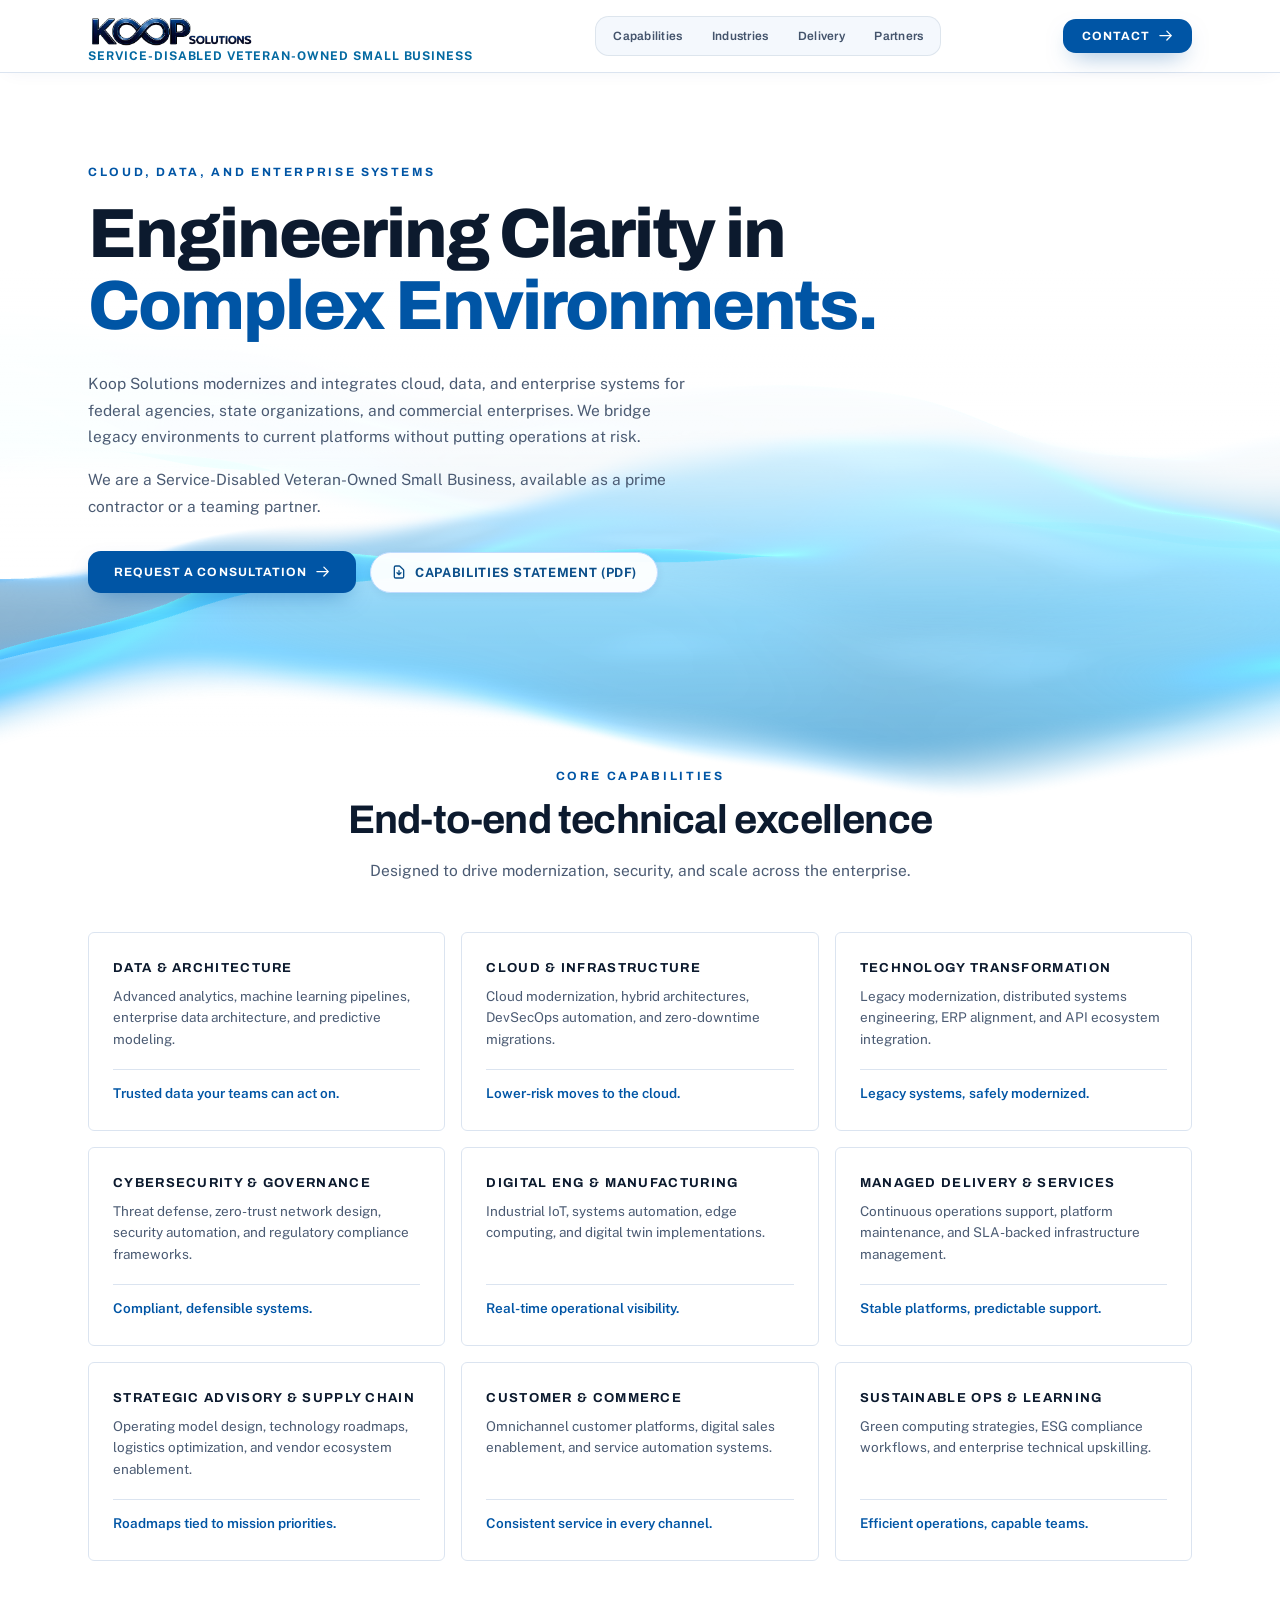
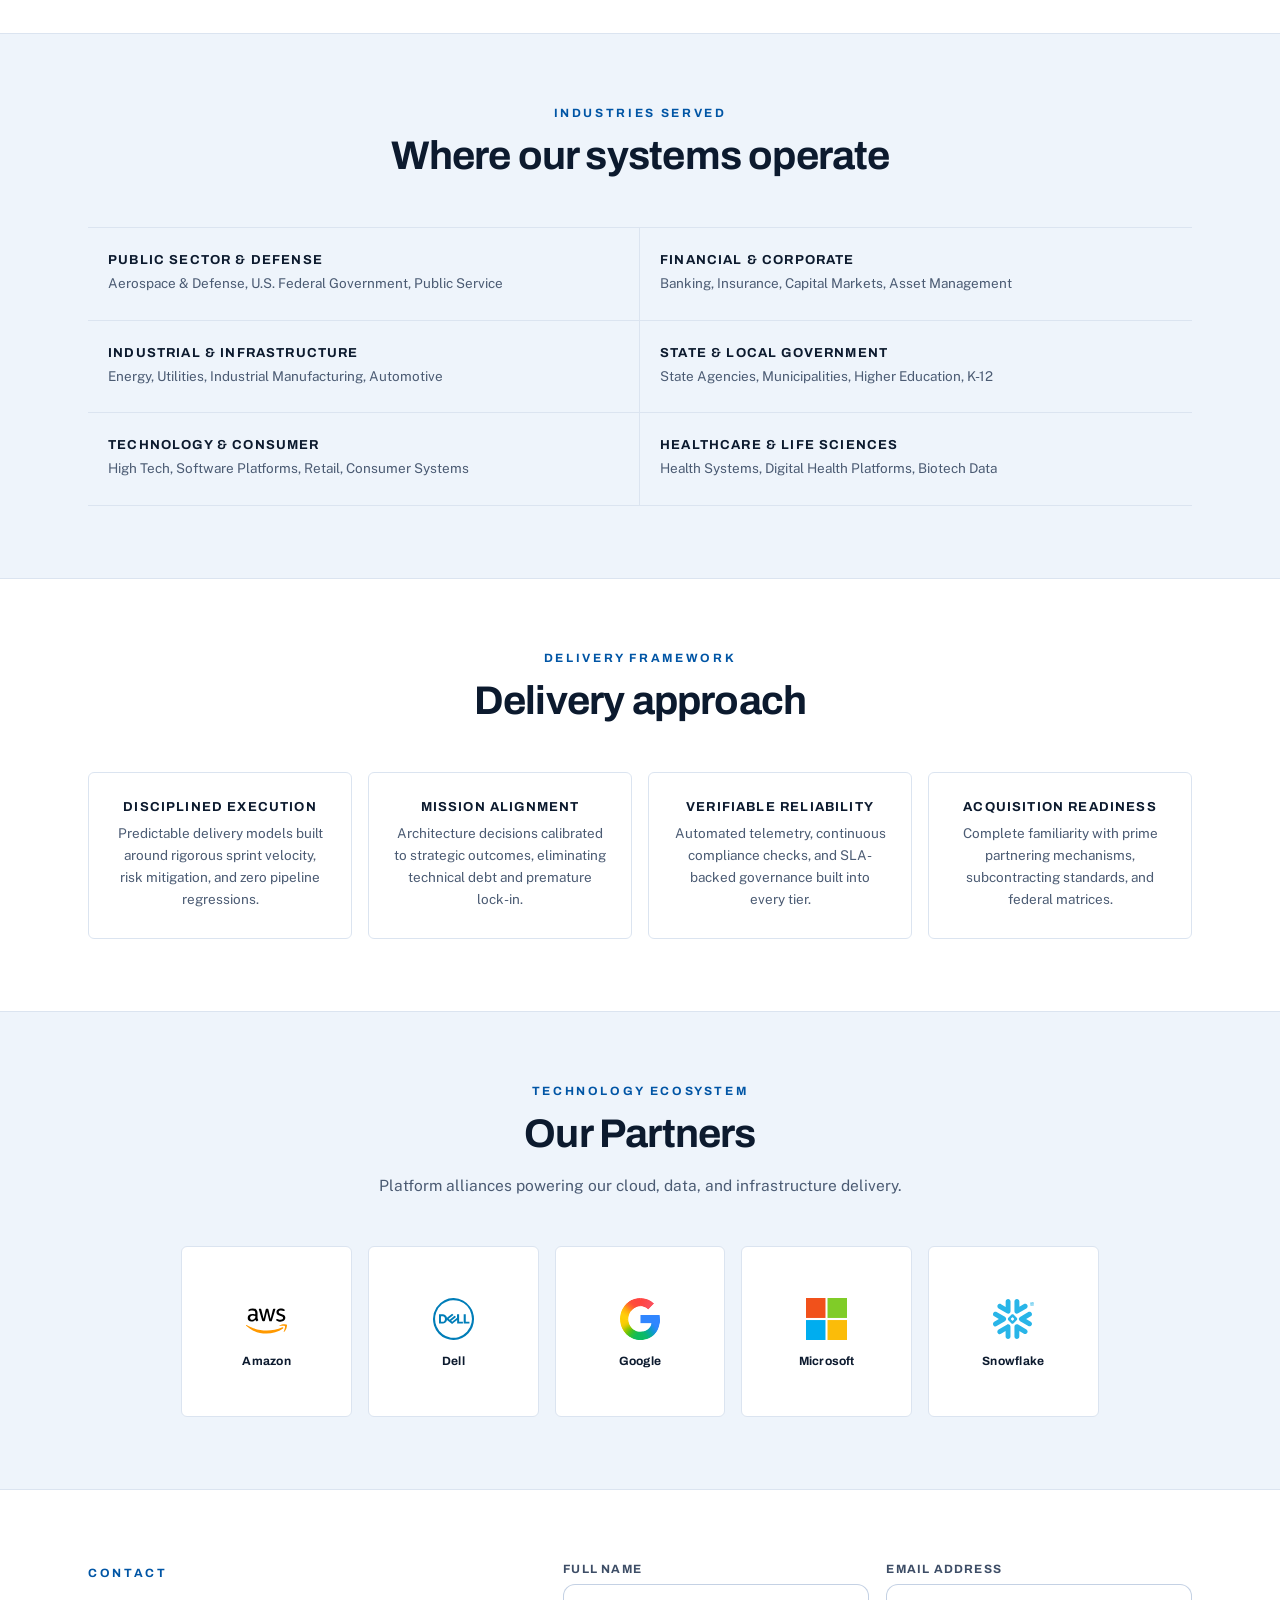
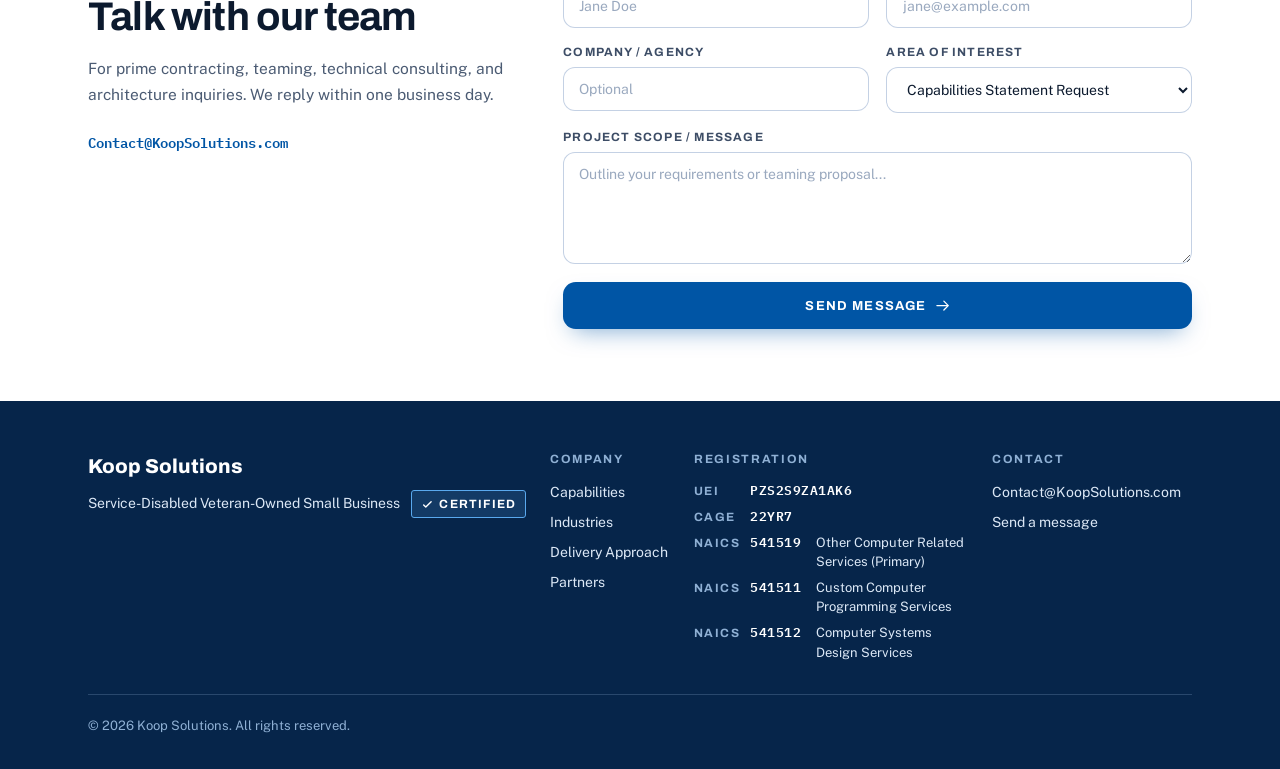
==== index.html @ cc250feb "Footer: align NAICS rows in columns with wrapped descriptions Each NAICS entry is now a label / code" ====
<!DOCTYPE html>
<html lang="en" class="scroll-smooth">
<head>
<meta charset="UTF-8">
<meta name="viewport" content="width=device-width, initial-scale=1.0">
<title>Koop Solutions</title>

<link rel="icon" type="image/png" href="images/koop_solutions_no_sdvosb_wall_logo_resize.jpg">
<link rel="apple-touch-icon" href="images/koop_solutions_no_sdvosb_wall_logo_resize.jpg">

<meta property="og:type" content="website">
<meta property="og:url" content="https://koopsolutions.com">
<meta property="og:title" content="Koop Solutions">
<meta property="og:description" content="Engineering clarity in complex environments across modern data architecture, cloud engineering, and enterprise systems.">
<meta property="og:image" content="https://koopsolutions.com/images/koop_solutions_no_sdvosb_wall_logo_resize.jpg">
<meta property="og:image:secure_url" content="https://koopsolutions.com/images/koop_solutions_no_sdvosb_wall_logo_resize.jpg">
<meta property="og:image:type" content="image/png">
<meta property="og:image:width" content="1200">
<meta property="og:image:height" content="630">
<meta name="twitter:card" content="summary_large_image">
<meta name="twitter:title" content="Koop Solutions">
<meta name="twitter:description" content="Engineering clarity in complex environments across modern data architecture, cloud engineering, and enterprise systems.">
<meta name="twitter:image" content="https://koopsolutions.com/images/koop_solutions_no_sdvosb_wall_logo_resize.jpg">

<link rel="preconnect" href="https://fonts.googleapis.com">
<link rel="preconnect" href="https://fonts.gstatic.com" crossorigin>
<link rel="stylesheet" href="https://fonts.googleapis.com/css2?family=Archivo:wght@500;600;700;800&family=Public+Sans:wght@400;500;600;700&family=IBM+Plex+Mono:wght@500;600&display=swap">

<style>
:root{
  --blue:#0055a5;
  --cyan:#00a4e4;
  --navy:#06254a;
  --ink:#0c1a2e;
  --muted:#4b5b73;
  --faint:#7d8da6;
  --line:#dbe4f0;
  --ground:#ffffff;
  --panel:#f5f9fd;
  --glass:rgba(255,255,255,.74);
  --glass-line:rgba(255,255,255,.92);
  --shadow:0 24px 60px -24px rgba(0,55,120,.16);
  --font-display:'Archivo',-apple-system,'Segoe UI',Verdana,sans-serif;
  --font-body:'Public Sans',-apple-system,'Segoe UI',Verdana,sans-serif;
  --font-mono:'IBM Plex Mono',ui-monospace,'SFMono-Regular',Menlo,Consolas,monospace;
  --ease:cubic-bezier(.16,1,.3,1);
}
*{box-sizing:border-box}
html{scroll-behavior:smooth}
body{
  margin:0;padding:0;
  font-family:var(--font-body);
  background:var(--ground);
  color:var(--ink);
  overflow-x:hidden;
  -webkit-font-smoothing:antialiased;
  text-rendering:optimizeLegibility;
}
::selection{background:var(--blue);color:#fff}
section[id]{scroll-margin-top:5.5rem}

/* ---------- wave canvas ---------- */
#wave-canvas{
  position:fixed;inset:0;width:100%;height:100%;
  z-index:0;pointer-events:none;display:block;
}
/* static fallback if WebGL is unavailable */
#wave-fallback{
  position:fixed;left:0;right:0;bottom:0;height:42vh;z-index:0;pointer-events:none;display:none;
  background:
    radial-gradient(120% 90% at 50% 115%, rgba(0,164,228,.34), rgba(0,85,165,.22) 45%, rgba(255,255,255,0) 72%);
}
#wave-veil{
  position:fixed;inset:0;z-index:0;pointer-events:none;
  background:linear-gradient(180deg,#fff 0%,#fff 30%,rgba(255,255,255,.72) 50%,rgba(255,255,255,.18) 68%,rgba(255,255,255,0) 82%);
}
.no-webgl #wave-canvas{display:none}
.no-webgl #wave-fallback{display:block}

/* everything above the wave */
.site{position:relative;z-index:1}

/* ---------- typography ---------- */
h1,h2,h3{font-family:var(--font-display);margin:0;text-wrap:balance}
p{margin:0}
.eyebrow{
  font-family:var(--font-display);
  font-size:.75rem;font-weight:700;
  letter-spacing:.22em;text-transform:uppercase;
  color:var(--blue);
}
.section-head{max-width:40rem;margin:0 auto 3rem;text-align:center}
.section-head .eyebrow{display:block;margin-bottom:.9rem}
.section-head h2{font-size:clamp(1.75rem,3.4vw,2.5rem);font-weight:700;letter-spacing:-.02em;line-height:1.12}
.section-head p{margin-top:1rem;color:var(--muted);font-size:.9688rem;line-height:1.65}

/* ---------- shell ---------- */
.wrap{max-width:72rem;margin:0 auto;padding:0 1.5rem}

/* ---------- nav (Full-Width Sticky Header) ---------- */
.nav-shell{
  position:sticky;
  top:0;
  z-index:50;
  width:100%;
  padding:0;
  background:rgba(255,255,255,.92);
  backdrop-filter:blur(20px) saturate(170%);
  -webkit-backdrop-filter:blur(20px) saturate(170%);
  border-bottom:1px solid var(--line);
  box-shadow:0 4px 20px -8px rgba(0,55,120,.08);
}
.nav-island{
  max-width:72rem;
  margin:0 auto;
  height:4.5rem;
  display:flex;
  align-items:center;
  justify-content:space-between;
  padding:0 1.5rem;
  border-radius:0;
  background:transparent;
  border:none;
  box-shadow:none;
}
.brand{display:flex;align-items:center;gap:.55rem;text-decoration:none;color:var(--ink)}
.brand-tag{font-size:.75rem;font-weight:700;letter-spacing:.08em;text-transform:uppercase;color:#0369a1;white-space:nowrap;line-height:1}
@media (max-width:640px){.brand-tag{font-size:.5625rem;letter-spacing:.05em}}
@media (max-width:400px){.brand-tag{letter-spacing:.02em}}
.brand-img{height:2.35rem;width:auto;object-fit:contain}
@media (max-width:640px){.brand-img{height:1.9rem}}
.brand-fallback{display:none;align-items:center;gap:.55rem}
.brand-mark{display:flex;align-items:baseline;font-family:var(--font-display);font-weight:800;font-size:1.35rem;letter-spacing:-.01em;line-height:1}
.brand-mark .inf{width:2.05em;height:1em;margin:0 .06em;transform:translateY(.12em)}
.brand-sub{font-family:var(--font-display);font-weight:600;font-size:1.02rem;letter-spacing:.01em;color:var(--ink)}
@media (max-width:400px){.brand-sub{display:none}}

.nav-tabs{display:none;align-items:center;gap:.15rem;padding:.22rem;border-radius:.85rem;background:rgba(240,246,252,.72);border:1px solid rgba(203,213,225,.55)}
@media (min-width:880px){.nav-tabs{display:flex}}
.nav-tabs a{
  font-family:var(--font-display);font-size:.75rem;font-weight:600;letter-spacing:.02em;
  color:#44546c;text-decoration:none;padding:.5rem .85rem;border-radius:.6rem;
  transition:all .2s var(--ease);white-space:nowrap;
}
.nav-tabs a:hover{color:var(--blue);background:rgba(255,255,255,.95);box-shadow:0 2px 8px rgba(0,0,0,.05)}

.btn{
  display:inline-flex;align-items:center;justify-content:center;gap:.5rem;
  font-family:var(--font-display);font-weight:700;font-size:.75rem;
  letter-spacing:.09em;text-transform:uppercase;text-decoration:none;
  border-radius:.8rem;transition:all .22s var(--ease);cursor:pointer;
}
.btn svg{width:.95rem;height:.95rem;transition:transform .22s var(--ease)}
.btn:hover svg{transform:translateX(3px)}
.btn-primary{background:var(--blue);color:#fff;padding:.85rem 1.6rem;box-shadow:0 10px 24px -10px rgba(0,85,165,.55)}
.btn-primary:hover{background:var(--navy)}
.btn-ghost{color:var(--ink);padding:.85rem 1.35rem;border:1px solid var(--line);background:rgba(255,255,255,.6)}
.btn-ghost:hover{border-color:var(--blue);color:var(--blue)}
.btn-nav{padding:.6rem 1.15rem;font-size:.75rem}
.nav-cta{display:none}
@media (min-width:880px){.nav-cta{display:inline-flex}}

/* mobile menu */
.menu-btn{display:flex;align-items:center;justify-content:center;padding:.65rem;border-radius:.7rem;background:rgba(255,255,255,.85);border:1px solid rgba(203,213,225,.8);cursor:pointer;box-shadow:0 2px 6px rgba(0,0,0,.04)}
@media (min-width:880px){.menu-wrap{display:none}}
.menu-btn span{display:block;width:1.15rem;height:2px;background:var(--ink);border-radius:99px;transition:all .3s var(--ease)}
.menu-btn span+span{margin-top:4px}
.menu-btn.open span:nth-child(1){transform:translateY(6px) rotate(45deg)}
.menu-btn.open span:nth-child(2){opacity:0}
.menu-btn.open span:nth-child(3){transform:translateY(-6px) rotate(-45deg)}
.menu-wrap{position:relative}
.menu-panel{
  position:absolute;right:0;top:calc(100% + .8rem);width:14.5rem;
  background:rgba(255,255,255,.94);backdrop-filter:blur(22px) saturate(170%);-webkit-backdrop-filter:blur(22px) saturate(170%);
  border:1px solid var(--glass-line);border-radius:1rem;box-shadow:var(--shadow);
  padding:.5rem;display:none;
}
.menu-panel.open{display:block}
.menu-panel a{display:block;padding:.7rem 1rem;border-radius:.7rem;font-family:var(--font-display);font-size:.78rem;font-weight:600;color:#3d4d66;text-decoration:none;transition:all .18s var(--ease)}
.menu-panel a:hover{background:rgba(255,255,255,.9);color:var(--blue)}
.menu-panel .menu-cta{margin-top:.35rem;background:var(--blue);color:#fff;display:flex;justify-content:space-between;align-items:center}
.menu-panel .menu-cta:hover{background:var(--navy);color:#fff}

/* ---------- hero ---------- */
.hero{padding:5.5rem 0 4rem}
@media (max-width:640px){.hero{padding:3.5rem 0 4rem}}
.hero-tag{
  display:inline-flex;align-items:center;gap:.55rem;
  font-family:var(--font-display);font-size:.6563rem;font-weight:700;letter-spacing:.18em;text-transform:uppercase;
  color:var(--blue);padding:.5rem .95rem;border-radius:99px;
  border:1px solid rgba(0,85,165,.22);background:rgba(0,120,200,.05);
}
.hero-tag .dot{width:6px;height:6px;border-radius:99px;background:var(--cyan);box-shadow:0 0 0 3px rgba(0,164,228,.18)}
.hero h1{
  margin-top:1.1rem;
  font-size:clamp(2.5rem,6vw,4.35rem);
  font-weight:800;letter-spacing:-.03em;line-height:1.04;
}
.hero h1 .grad{color:var(--blue)}
.hero-copy{max-width:38rem;margin-top:1.75rem;display:grid;gap:1.05rem}
.hero-copy p{font-size:.9688rem;line-height:1.7;color:var(--muted)}
.hero-copy strong{color:var(--ink);font-weight:600}
.hero-ctas{margin-top:2.3rem;display:flex;flex-wrap:wrap;gap:.9rem}
.hero-creds{
  margin-top:3.2rem;display:flex;flex-wrap:wrap;gap:.6rem 2.2rem;
  padding-top:1.6rem;border-top:1px solid var(--line);
}
.cred{display:flex;flex-direction:column;gap:.3rem}
.cred .k{font-family:var(--font-display);font-size:.625rem;font-weight:700;letter-spacing:.18em;text-transform:uppercase;color:var(--faint)}
.cred .v{font-family:var(--font-mono);font-size:.85rem;font-weight:600;color:var(--blue);letter-spacing:.04em}

/* ---------- credentials band ---------- */
.credband{background:#eef4fb;border-top:1px solid var(--line);border-bottom:1px solid var(--line)}
.credband-row{display:flex;flex-wrap:wrap;align-items:center;gap:.9rem 3rem;padding:1.5rem 0}
.status-badge{display:inline-flex;align-items:center;gap:.5rem;background:var(--blue);color:#fff;font-family:var(--font-display);font-size:.75rem;font-weight:700;letter-spacing:.1em;text-transform:uppercase;padding:.6rem .9rem;border-radius:4px}
.status-badge svg{width:1rem;height:1rem;flex-shrink:0}

/* ---------- generic section ---------- */
.section{padding:4.5rem 0}
.section-rule{border-top:1px solid var(--line)}

/* ---------- capability cards ---------- */
.cap-grid{display:grid;gap:1rem;grid-template-columns:1fr}
@media (min-width:640px){.cap-grid{grid-template-columns:repeat(2,1fr)}}
@media (min-width:1024px){.cap-grid{grid-template-columns:repeat(3,1fr)}}
.cap{
  position:relative;padding:1.6rem 1.5rem 1.7rem;border-radius:.375rem;
  background:#fff;border:1px solid var(--line);
  transition:border-color .2s var(--ease);
}
.cap:hover{border-color:var(--blue)}
.cap{display:flex;flex-direction:column}
.cap h3+p{margin-bottom:1.1rem}
.cap .cap-out{margin-top:auto;padding-top:.8rem;border-top:1px solid var(--line);font-size:.8438rem;font-weight:600;color:var(--blue);line-height:1.5}
.cap-ico{
  width:2.5rem;height:2.5rem;border-radius:.7rem;margin-bottom:1.05rem;
  display:flex;align-items:center;justify-content:center;
  color:var(--blue);background:rgba(0,120,200,.07);border:1px solid rgba(0,85,165,.16);
  transition:all .28s var(--ease);
}
.cap:hover .cap-ico{background:var(--blue);color:#fff;border-color:var(--blue)}
.cap-ico svg{width:1.2rem;height:1.2rem}
.cap h3{font-size:.8125rem;font-weight:700;letter-spacing:.1em;text-transform:uppercase;color:var(--ink);margin-bottom:.55rem;line-height:1.4}
.cap p{font-size:.8438rem;line-height:1.62;color:var(--muted)}

/* ---------- industries ---------- */
.ind-grid{display:grid;grid-template-columns:1fr;border-top:1px solid var(--line)}
@media (min-width:768px){.ind-grid{grid-template-columns:repeat(2,1fr)}}
.ind{
  display:flex;gap:1.15rem;align-items:flex-start;
  padding:1.55rem 1.25rem;border-bottom:1px solid var(--line);
  transition:background .25s var(--ease);
}
@media (min-width:768px){
  .ind:nth-child(odd){border-right:1px solid var(--line)}
}
.ind:hover{background:rgba(0,120,200,.035)}
.ind-ico{flex-shrink:0;width:2.1rem;height:2.1rem;border-radius:.6rem;display:flex;align-items:center;justify-content:center;color:var(--cyan);background:rgba(0,164,228,.09)}
.ind-ico svg{width:1.1rem;height:1.1rem}
.ind h3{font-size:.8125rem;font-weight:700;letter-spacing:.09em;text-transform:uppercase;margin-bottom:.4rem}
.ind p{font-size:.8438rem;color:var(--muted);line-height:1.6}

/* ---------- delivery ---------- */
.del-grid{display:grid;gap:1rem;grid-template-columns:1fr}
@media (min-width:640px){.del-grid{grid-template-columns:repeat(2,1fr)}}
@media (min-width:1024px){.del-grid{grid-template-columns:repeat(4,1fr)}}
.del{
  padding:1.7rem 1.4rem;border-radius:.375rem;text-align:center;
  background:#fff;border:1px solid var(--line);
  transition:border-color .2s var(--ease);
}
.del:hover{border-color:var(--blue)}
.del svg{width:3.4rem;height:3.4rem;margin-bottom:1rem}
.del h3{font-size:.8125rem;font-weight:700;letter-spacing:.09em;text-transform:uppercase;margin-bottom:.55rem}
.del p{font-size:.8438rem;color:var(--muted);line-height:1.62}

/* ---------- identifiers (dark panel) ---------- */
.idpanel{
  border-radius:1.4rem;overflow:hidden;position:relative;
  background:linear-gradient(145deg,#07305f 0%,var(--navy) 55%,#041a36 100%);
  color:#dce8f6;box-shadow:0 30px 70px -28px rgba(4,26,54,.55);
}
.idpanel::after{
  content:"";position:absolute;inset:0;pointer-events:none;
  background:radial-gradient(80% 120% at 85% -10%, rgba(0,164,228,.22), transparent 55%);
}
.idpanel-inner{position:relative;z-index:1;padding:3rem 2rem}
@media (min-width:768px){.idpanel-inner{padding:3.5rem 3rem}}
.idpanel .eyebrow{color:var(--cyan)}
.idpanel h2{color:#fff;font-size:clamp(1.6rem,3vw,2.2rem);font-weight:700;letter-spacing:-.02em;margin-top:.9rem}
.id-grid{display:grid;gap:2.5rem;margin-top:2.6rem;grid-template-columns:1fr}
@media (min-width:900px){.id-grid{grid-template-columns:5fr 7fr;gap:3.5rem}}
.id-label{font-family:var(--font-display);font-size:.625rem;font-weight:700;letter-spacing:.2em;text-transform:uppercase;color:#7fa8cd;margin-bottom:.45rem}
.id-code{
  font-family:var(--font-mono);font-weight:600;font-size:1.05rem;letter-spacing:.08em;color:#fff;
  background:rgba(0,164,228,.12);border:1px solid rgba(0,164,228,.3);
  padding:.55rem .9rem;border-radius:.6rem;display:inline-block;
}
.id-item+.id-item{margin-top:1.5rem}
.naics{border-top:1px solid rgba(127,168,205,.25)}
.naics-row{display:flex;align-items:center;gap:1rem;padding:1rem .25rem;border-bottom:1px solid rgba(127,168,205,.18);font-size:.875rem}
.naics-row .code{font-family:var(--font-mono);font-weight:600;color:var(--cyan);letter-spacing:.06em;flex-shrink:0}
.naics-row .desc{color:#c3d6ea;line-height:1.5}
.naics-row .pill{
  margin-left:auto;flex-shrink:0;font-family:var(--font-display);font-size:.5938rem;font-weight:700;
  letter-spacing:.16em;text-transform:uppercase;color:#04223f;background:var(--cyan);
  padding:.28rem .6rem;border-radius:.35rem;
}

/* ---------- identifiers full-bleed ---------- */
.idband{padding:0}
.idband>.wrap{max-width:none;padding:0}
.idband .idpanel{border-radius:0;box-shadow:none}
.idband .idpanel{background:#eef4fb;color:var(--ink);border-top:1px solid var(--line);border-bottom:1px solid var(--line)}
.idband .idpanel::after{display:none}
.idband .idpanel .eyebrow{color:var(--blue)}
.idband .idpanel h2{color:var(--ink)}
.idband .id-label{color:var(--faint)}
.idband .id-code{color:var(--blue);background:#fff;border:1px solid var(--line)}
.idband .naics{border-top:1px solid var(--line)}
.idband .naics-row{border-bottom:1px solid var(--line)}
.idband .naics-row .code{color:var(--blue)}
.idband .naics-row .desc{color:var(--muted)}
.idband .naics-row .pill{background:var(--blue);color:#fff}
.idband .idpanel .eyebrow{display:block;text-align:center}
.idband .idpanel h2{text-align:center;font-size:clamp(1.75rem,3.4vw,2.5rem);line-height:1.12}
.idband .id-grid{grid-template-columns:1fr;max-width:46rem;margin-left:auto;margin-right:auto;gap:2.2rem}
.idband .id-grid>div:first-child{display:flex;flex-wrap:wrap;gap:1.25rem 3rem}
.idband .id-item+.id-item{margin-top:0}
.idband .idpanel-inner{max-width:72rem;margin:0 auto;padding:3.5rem 1.5rem}

/* ---------- partner tiles ---------- */
.partner-grid{display:grid;gap:1rem;grid-template-columns:repeat(2,1fr)}
@media (min-width:640px){.partner-grid{grid-template-columns:repeat(3,1fr)}}
@media (min-width:1024px){.partner-grid{grid-template-columns:repeat(6,1fr)}}
.partner{
  aspect-ratio:1;display:flex;flex-direction:column;align-items:center;justify-content:center;gap:.7rem;
  border-radius:.375rem;text-decoration:none;text-align:center;padding:1rem;
  background:#fff;border:1px solid var(--line);
  transition:border-color .2s var(--ease);
}
.partner:hover{border-color:var(--blue)}
.partner-grid{display:flex;flex-wrap:wrap;justify-content:center}
.partner{width:calc((100% - 1rem) / 2)}
@media (min-width:640px){.partner{width:calc((100% - 2rem) / 3)}}
@media (min-width:1024px){.partner{width:calc((100% - 5rem) / 6)}}
.partner-logo{width:3rem;height:3rem;display:flex;align-items:center;justify-content:center}
.partner-logo img{max-width:2.6rem;max-height:2.6rem;width:auto;height:auto;object-fit:contain;transition:transform .28s var(--ease)}
.partner:hover .partner-logo img{transform:scale(1.12)}
.partner-fallback{
  display:none;width:2.6rem;height:2.6rem;border-radius:.7rem;align-items:center;justify-content:center;
  font-family:var(--font-display);font-weight:800;font-size:1.15rem;color:#fff;
  background:linear-gradient(135deg,var(--blue),var(--cyan));
}
.partner-name{font-family:var(--font-display);font-size:.75rem;font-weight:700;color:var(--ink);letter-spacing:.02em;transition:color .2s}
.partner:hover .partner-name{color:var(--blue)}

/* ---------- contact ---------- */
.contact-card{
  max-width:44rem;margin:0 auto;border-radius:1.4rem;padding:2.5rem 1.75rem;
  background:var(--glass);border:1px solid var(--glass-line);
  backdrop-filter:blur(24px) saturate(160%);-webkit-backdrop-filter:blur(24px) saturate(160%);
  box-shadow:var(--shadow);
}
@media (min-width:640px){.contact-card{padding:3rem}}
.form-grid{display:grid;gap:1.1rem;grid-template-columns:1fr}
@media (min-width:560px){.form-grid{grid-template-columns:1fr 1fr}}
.field{display:flex;flex-direction:column;gap:.5rem}
.field.full{grid-column:1/-1}
.field label{font-family:var(--font-display);font-size:.75rem;font-weight:700;letter-spacing:.1em;text-transform:uppercase;color:#3d4d66}
.field input,.field select,.field textarea{
  font-family:var(--font-body);font-size:.875rem;color:var(--ink);
  padding:.8rem .95rem;border-radius:.75rem;
  background:rgba(255,255,255,.78);border:1px solid rgba(190,205,225,.9);
  transition:all .2s var(--ease);width:100%;
}
.field textarea{resize:vertical;min-height:7rem}
.field input:focus,.field select:focus,.field textarea:focus{
  outline:none;background:#fff;border-color:var(--blue);
  box-shadow:0 0 0 3px rgba(0,85,165,.14);
}
.field ::placeholder{color:#9aa9bf}
.form-submit{grid-column:1/-1;width:100%;border:none;font-size:.8125rem;padding:1rem}
.contact-alt{
  margin-top:1.75rem;padding-top:1.4rem;border-top:1px solid var(--line);
  display:flex;align-items:center;justify-content:center;
}
.contact-alt a{display:inline-flex;align-items:center;gap:.5rem;font-size:.8125rem;font-weight:500;color:var(--muted);text-decoration:none;transition:color .2s}
.contact-alt a:hover{color:var(--blue)}
.contact-alt svg{width:1rem;height:1rem;color:#9aa9bf}

.contact-split{display:grid;gap:2rem;grid-template-columns:1fr;align-items:start}
@media (min-width:860px){.contact-split{grid-template-columns:.8fr 1.2fr;gap:3.5rem}}
.contact-split>*{min-width:0}
.contact-intro h2{margin-top:.9rem;font-size:clamp(1.75rem,3.4vw,2.5rem);font-weight:700;letter-spacing:-.02em;line-height:1.12}
.contact-intro p{margin-top:1rem;color:var(--muted);font-size:.9688rem;line-height:1.65;max-width:26rem}
.hp-field{position:absolute;left:-9999px;width:1px;height:1px;opacity:0}
.form-error{grid-column:1/-1;font-size:.875rem;line-height:1.5;color:#9b1c1c;background:#fdf2f2;border:1px solid #f3c7c7;border-radius:.375rem;padding:.75rem 1rem}
.form-error a{color:inherit;font-weight:600}
.form-thanks{background:#fff;border:1px solid var(--line);border-radius:.375rem;padding:2.5rem 2rem}
.form-thanks[hidden],.form-grid[hidden]{display:none}
.thanks-mark{width:3rem;height:3rem;border-radius:99px;background:var(--blue);color:#fff;display:flex;align-items:center;justify-content:center;margin-bottom:1.25rem}
.thanks-mark svg{width:1.4rem;height:1.4rem}
.form-thanks h3{font-size:1.5rem;font-weight:700;letter-spacing:-.01em;margin-bottom:.6rem}
.form-thanks p{color:var(--muted);font-size:.9688rem;line-height:1.65;max-width:28rem;margin-bottom:1.5rem}
.form-submit[disabled]{opacity:.7;cursor:progress}
.contact-mail{display:inline-block;margin-top:1.4rem;font-family:var(--font-mono);font-size:.875rem;font-weight:600;color:var(--blue);text-decoration:none}
.contact-mail:hover{text-decoration:underline}

/* ---------- footer ---------- */
footer{
  position:relative;z-index:1;background:var(--navy);color:#dce8f6;
  padding:3rem 0 2rem;font-size:.875rem;line-height:1.7;
}
.foot-cols{display:grid;gap:2rem;grid-template-columns:1fr}
@media (min-width:640px){.foot-cols{grid-template-columns:1fr 1fr}}
@media (min-width:1000px){.foot-cols{grid-template-columns:1.2fr .9fr 1.5fr 1.1fr}}
@media (min-width:1200px){.foot-status{white-space:nowrap}.foot-cols{column-gap:1.5rem;grid-template-columns:max-content 7.5rem 1fr 12.5rem}}
.foot-cols>div{min-width:0}
.foot-brand{font-family:var(--font-display);font-weight:800;font-size:1.25rem;color:#fff;margin-bottom:.4rem}
footer h3{margin:0 0 .7rem;font-family:var(--font-display);font-size:.75rem;font-weight:700;letter-spacing:.14em;text-transform:uppercase;color:#8fb0d4}
footer ul{list-style:none;margin:0;padding:0;display:grid;gap:.4rem}
footer a{color:#dce8f6;text-decoration:none}
footer a:hover{color:#fff;text-decoration:underline}
.foot-mono{font-family:var(--font-mono);font-size:.8125rem;color:#9fc0e3;margin-top:.5rem}
.foot-status{display:flex;flex-wrap:wrap;align-items:center;gap:.5rem .7rem}
.cert-stamp{display:inline-flex;align-items:center;gap:.35rem;border:1px solid #5aa9ee;color:#fff;background:rgba(90,169,238,.16);font-family:var(--font-display);font-size:.75rem;font-weight:700;letter-spacing:.1em;text-transform:uppercase;padding:.2rem .55rem;border-radius:3px}
.cert-stamp svg{width:.8rem;height:.8rem}
.foot-ids li{display:grid;grid-template-columns:3rem 3.6rem 1fr;column-gap:.5rem;align-items:baseline;font-size:.8125rem;line-height:1.5}
.foot-ids li:not(.naics-li) b{grid-column:2 / -1}
.foot-ids span{display:block;font-family:var(--font-display);font-size:.75rem;font-weight:700;letter-spacing:.12em;text-transform:uppercase;color:#8fb0d4}
.foot-ids b{font-family:var(--font-mono);font-weight:600;color:#fff;letter-spacing:.04em}
.foot-legal{margin-top:2rem;padding-top:1.25rem;border-top:1px solid rgba(143,176,212,.25);color:#8fb0d4;font-size:.8125rem}

/* ---------- back to top ---------- */
#toTop{
  position:fixed;bottom:2rem;right:2rem;z-index:60;
  width:2.9rem;height:2.9rem;border-radius:99px;border:1px solid rgba(255,255,255,.25);
  background:rgba(6,37,74,.85);color:#fff;cursor:pointer;
  backdrop-filter:blur(10px);-webkit-backdrop-filter:blur(10px);
  display:flex;align-items:center;justify-content:center;
  box-shadow:0 12px 30px -10px rgba(4,26,54,.5);
  opacity:0;pointer-events:none;transform:translateY(10px);
  transition:all .3s var(--ease);
}
#toTop.show{opacity:1;pointer-events:auto;transform:translateY(0)}
#toTop:hover{background:var(--blue)}
#toTop svg{width:1.1rem;height:1.1rem}

/* ---------- reveal on scroll ---------- */
.reveal{opacity:0;transform:translateY(22px);transition:opacity .7s var(--ease),transform .7s var(--ease)}
.reveal.in{opacity:1;transform:none}
.reveal-d1{transition-delay:.08s}.reveal-d2{transition-delay:.16s}.reveal-d3{transition-delay:.24s}

/* focus visibility */
a:focus-visible,button:focus-visible,input:focus-visible,select:focus-visible,textarea:focus-visible{outline:2px solid var(--cyan);outline-offset:2px}

@media (prefers-reduced-motion:reduce){
  html{scroll-behavior:auto}
  .reveal{opacity:1;transform:none;transition:none}
  *{animation-duration:.01ms !important;transition-duration:.01ms !important}
}
</style>
</head>

<body>

<canvas id="wave-canvas" aria-hidden="true"></canvas>
<div id="wave-fallback" aria-hidden="true"></div>
<div id="wave-veil" aria-hidden="true"></div>

<!-- shared infinity-gradient defs -->
<svg width="0" height="0" style="position:absolute" aria-hidden="true">
  <defs>
    <linearGradient id="infGrad" x1="0%" y1="0%" x2="100%" y2="0%">
      <stop offset="0%" stop-color="#0055a5"/>
      <stop offset="100%" stop-color="#00a4e4"/>
    </linearGradient>
  </defs>
</svg>

<div class="site">

<div class="nav-shell">
  <header class="nav-island">
    <a href="#" class="brand" aria-label="Koop Solutions home" style="display: flex; flex-direction: column; align-items: flex-start; justify-content: center; text-decoration: none; gap: 2px;">
      <div style="display: flex; align-items: center;">
        <img class="brand-img" src="images/main_logo_copilot.png" alt="Koop Solutions" onerror="this.style.display='none';this.nextElementSibling.style.display='flex'">
        <span class="brand-fallback"><span class="brand-mark">K<svg class="inf" viewBox="0 0 48 24" fill="none" aria-hidden="true"><path class="inf-path" d="M24 12 C24 5.4 14 5.4 14 12 C14 18.6 24 18.6 24 12 Z" stroke="url(#infGrad)" stroke-width="3.4" stroke-linecap="round"/></svg>P</span>
        <span class="brand-sub">Solutions</span></span>
      </div>
      <span class="brand-tag">
        Service-Disabled Veteran-Owned Small Business
      </span>
    </a>

    <nav class="nav-tabs" aria-label="Primary">
      <a href="#capabilities">Capabilities</a>
      <a href="#industries">Industries</a>
      <a href="#delivery">Delivery</a>
      <a href="#partners">Partners</a>
    </nav>

    <a href="#contact" class="btn btn-primary btn-nav nav-cta">
      <span>Contact</span>
      <svg fill="none" viewBox="0 0 24 24" stroke="currentColor"><path stroke-linecap="round" stroke-linejoin="round" stroke-width="2" d="M14 5l7 7m0 0l-7 7m7-7H3"/></svg>
    </a>

    <div class="menu-wrap">
      <button id="menuBtn" class="menu-btn" aria-label="Toggle navigation menu" aria-expanded="false">
        <div><span></span><span></span><span></span></div>
      </button>
      <div id="menuPanel" class="menu-panel">
        <a href="#capabilities">Capabilities</a>
        <a href="#industries">Industries</a>
        <a href="#delivery">Delivery Approach</a>
        <a href="#partners">Partners</a>
        <a href="#contact" class="menu-cta"><span>Contact Us</span><svg style="width:1rem;height:1rem" fill="none" viewBox="0 0 24 24" stroke="currentColor"><path stroke-linecap="round" stroke-linejoin="round" stroke-width="2" d="M14 5l7 7m0 0l-7 7m7-7H3"/></svg></a>
      </div>
    </div>
  </header>
</div>

<main>
<!-- HERO -->
<section class="hero">
  <div class="wrap">
    <span class="eyebrow reveal">Cloud, data, and enterprise systems</span>
    <h1 class="reveal reveal-d1">
      Engineering Clarity in<br><span class="grad">Complex Environments.</span>
    </h1>

    <div class="hero-copy reveal reveal-d2">
      <p>Koop Solutions modernizes and integrates cloud, data, and enterprise systems for federal agencies, state organizations, and commercial enterprises. We bridge legacy environments to current platforms without putting operations at risk.</p>
      <p>We are a Service-Disabled Veteran-Owned Small Business, available as a prime contractor or a teaming partner.</p>
    </div>

    <div class="hero-ctas reveal reveal-d3" style="display: flex; align-items: center; gap: 14px; margin-top: 2rem; margin-bottom: 2.5rem; flex-wrap: wrap;">
      <a href="#contact" class="btn btn-primary" style="display: inline-flex; align-items: center; gap: 8px; text-decoration: none;">
        <span>Request a Consultation</span>
        <svg width="16" height="16" fill="none" viewBox="0 0 24 24" stroke="currentColor" style="flex-shrink: 0;">
          <path stroke-linecap="round" stroke-linejoin="round" stroke-width="2" d="M14 5l7 7m0 0l-7 7m7-7H3"/>
        </svg>
      </a>

      <a 
        href="images/Koop%20Solutions%20-%20Federal%20Capabilities%20Statement%20(Print-Optimized)_v2.pdf" 
        target="_blank" 
        download="Koop Solutions - Federal Capabilities Statement (Print-Optimized)_v2.pdf"
        style="display: inline-flex; align-items: center; gap: 8px; padding: 0.72rem 1.25rem; border-radius: 9999px; font-size: 0.8rem; font-weight: 700; letter-spacing: 0.05em; text-transform: uppercase; color: #0b4f8a; background: rgba(255, 255, 255, 0.95); border: 1.5px solid #bfdbfe; text-decoration: none; box-shadow: 0 2px 8px rgba(0, 51, 102, 0.08); transition: all 0.2s ease;"
      >
        <svg width="16" height="16" fill="none" viewBox="0 0 24 24" stroke="#0b4f8a" style="flex-shrink: 0;">
          <path stroke-linecap="round" stroke-linejoin="round" stroke-width="2" d="M12 10v6m0 0l-3-3m3 3l3-3m2 8H7a2 2 0 01-2-2V5a2 2 0 012-2h5.586a1 1 0 01.707.293l5.414 5.414a1 1 0 01.293.707V19a2 2 0 01-2 2z"/>
        </svg>
        <span>Capabilities Statement (PDF)</span>
      </a>
    </div>

  </div>
</section>


<!-- CAPABILITIES -->
<section id="capabilities" class="section">
  <div class="wrap">
    <div class="section-head reveal">
      <span class="eyebrow">Core Capabilities</span>
      <h2>End-to-end technical excellence</h2>
      <p>Designed to drive modernization, security, and scale across the enterprise.</p>
    </div>
    <div class="cap-grid">
      <div class="cap reveal">
        <h3>Data &amp; Architecture</h3>
        <p>Advanced analytics, machine learning pipelines, enterprise data architecture, and predictive modeling.</p>
        <p class="cap-out">Trusted data your teams can act on.</p>
      </div>
      <div class="cap reveal reveal-d1">
        <h3>Cloud &amp; Infrastructure</h3>
        <p>Cloud modernization, hybrid architectures, DevSecOps automation, and zero-downtime migrations.</p>
        <p class="cap-out">Lower-risk moves to the cloud.</p>
      </div>
      <div class="cap reveal reveal-d2">
        <h3>Technology Transformation</h3>
        <p>Legacy modernization, distributed systems engineering, ERP alignment, and API ecosystem integration.</p>
        <p class="cap-out">Legacy systems, safely modernized.</p>
      </div>
      <div class="cap reveal">
        <h3>Cybersecurity &amp; Governance</h3>
        <p>Threat defense, zero-trust network design, security automation, and regulatory compliance frameworks.</p>
        <p class="cap-out">Compliant, defensible systems.</p>
      </div>
      <div class="cap reveal reveal-d1">
        <h3>Digital Eng &amp; Manufacturing</h3>
        <p>Industrial IoT, systems automation, edge computing, and digital twin implementations.</p>
        <p class="cap-out">Real-time operational visibility.</p>
      </div>
      <div class="cap reveal reveal-d2">
        <h3>Managed Delivery &amp; Services</h3>
        <p>Continuous operations support, platform maintenance, and SLA-backed infrastructure management.</p>
        <p class="cap-out">Stable platforms, predictable support.</p>
      </div>
      <div class="cap reveal">
        <h3>Strategic Advisory &amp; Supply Chain</h3>
        <p>Operating model design, technology roadmaps, logistics optimization, and vendor ecosystem enablement.</p>
        <p class="cap-out">Roadmaps tied to mission priorities.</p>
      </div>
      <div class="cap reveal reveal-d1">
        <h3>Customer &amp; Commerce</h3>
        <p>Omnichannel customer platforms, digital sales enablement, and service automation systems.</p>
        <p class="cap-out">Consistent service in every channel.</p>
      </div>
      <div class="cap reveal reveal-d2">
        <h3>Sustainable Ops &amp; Learning</h3>
        <p>Green computing strategies, ESG compliance workflows, and enterprise technical upskilling.</p>
        <p class="cap-out">Efficient operations, capable teams.</p>
      </div>
    </div>
  </div>
</section>

<!-- INDUSTRIES -->
<section id="industries" class="section" style="background:#eef4fb;border-top:1px solid var(--line);border-bottom:1px solid var(--line)">
  <div class="wrap">
    <div class="section-head reveal">
      <span class="eyebrow">Industries Served</span>
      <h2>Where our systems operate</h2>
    </div>
    <div class="ind-grid reveal">
      <div class="ind">
        <div><h3>Public Sector &amp; Defense</h3><p>Aerospace &amp; Defense, U.S. Federal Government, Public Service</p></div>
      </div>
      <div class="ind">
        <div><h3>Financial &amp; Corporate</h3><p>Banking, Insurance, Capital Markets, Asset Management</p></div>
      </div>
      <div class="ind">
        <div><h3>Industrial &amp; Infrastructure</h3><p>Energy, Utilities, Industrial Manufacturing, Automotive</p></div>
      </div>
      <div class="ind">
        <div><h3>State &amp; Local Government</h3><p>State Agencies, Municipalities, Higher Education, K-12</p></div>
      </div>
      <div class="ind">
        <div><h3>Technology &amp; Consumer</h3><p>High Tech, Software Platforms, Retail, Consumer Systems</p></div>
      </div>
      <div class="ind">
        <div><h3>Healthcare &amp; Life Sciences</h3><p>Health Systems, Digital Health Platforms, Biotech Data</p></div>
      </div>
    </div>
  </div>
</section>

<!-- DELIVERY -->
<section id="delivery" class="section">
  <div class="wrap">
    <div class="section-head reveal">
      <span class="eyebrow">Delivery Framework</span>
      <h2>Delivery approach</h2>
    </div>
    <div class="del-grid">
      <div class="del reveal">
        <h3>Disciplined Execution</h3>
        <p>Predictable delivery models built around rigorous sprint velocity, risk mitigation, and zero pipeline regressions.</p>
      </div>
      <div class="del reveal reveal-d1">
        <h3>Mission Alignment</h3>
        <p>Architecture decisions calibrated to strategic outcomes, eliminating technical debt and premature lock-in.</p>
      </div>
      <div class="del reveal reveal-d2">
        <h3>Verifiable Reliability</h3>
        <p>Automated telemetry, continuous compliance checks, and SLA-backed governance built into every tier.</p>
      </div>
      <div class="del reveal reveal-d3">
        <h3>Acquisition Readiness</h3>
        <p>Complete familiarity with prime partnering mechanisms, subcontracting standards, and federal matrices.</p>
      </div>
    </div>
  </div>
</section>

<!-- PARTNERS -->
<section id="partners" class="section" style="background:#eef4fb;border-top:1px solid var(--line);border-bottom:1px solid var(--line)">
  <div class="wrap">
    <div class="section-head reveal">
      <span class="eyebrow">Technology Ecosystem</span>
      <h2>Our Partners</h2>
      <p>Platform alliances powering our cloud, data, and infrastructure delivery.</p>
    </div>
    <div class="partner-grid reveal">
      <a class="partner" href="https://aws.amazon.com" target="_blank" rel="noopener noreferrer">
        <span class="partner-logo"><img src="images/aws.svg" alt="Amazon Web Services logo" loading="lazy" onerror="this.style.display='none';this.nextElementSibling.style.display='flex'"><span class="partner-fallback">A</span></span>
        <span class="partner-name">Amazon</span>
      </a>
  
      <a class="partner" href="https://www.dell.com" target="_blank" rel="noopener noreferrer">
        <span class="partner-logo"><img src="images/dell.svg" alt="Dell Technologies logo" loading="lazy" onerror="this.style.display='none';this.nextElementSibling.style.display='flex'"><span class="partner-fallback">D</span></span>
        <span class="partner-name">Dell</span>
      </a>
      <a class="partner" href="https://cloud.google.com" target="_blank" rel="noopener noreferrer">
        <span class="partner-logo"><img src="images/google.svg" alt="Google Cloud logo" loading="lazy" onerror="this.style.display='none';this.nextElementSibling.style.display='flex'"><span class="partner-fallback">G</span></span>
        <span class="partner-name">Google</span>
      </a>
      <a class="partner" href="https://azure.microsoft.com" target="_blank" rel="noopener noreferrer">
        <span class="partner-logo"><img src="images/microsoft.svg" alt="Microsoft Azure logo" loading="lazy" onerror="this.style.display='none';this.nextElementSibling.style.display='flex'"><span class="partner-fallback">M</span></span>
        <span class="partner-name">Microsoft</span>
      </a>
      <a class="partner" href="https://www.snowflake.com" target="_blank" rel="noopener noreferrer">
        <span class="partner-logo"><img src="images/snowflake.svg" alt="Snowflake logo" loading="lazy" onerror="this.style.display='none';this.nextElementSibling.style.display='flex'"><span class="partner-fallback">S</span></span>
        <span class="partner-name">Snowflake</span>
      </a>
    </div>
  </div>
</section>

<!-- CONTACT -->
<section id="contact" class="section">
  <div class="wrap contact-split">
    <div class="contact-intro reveal">
      <span class="eyebrow">Contact</span>
      <h2>Talk with our team</h2>
      <p>For prime contracting, teaming, technical consulting, and architecture inquiries. We reply within one business day.</p>
      <a class="contact-mail" href="mailto:contact@koopsolutions.com">Contact@KoopSolutions.com</a>
    </div>
    <form id="contactForm" action="https://formspree.io/f/mqpzjwav" method="POST" class="form-grid reveal">
      <div class="field">
        <label for="name">Full Name</label>
        <input type="text" id="name" name="name" required placeholder="Jane Doe">
      </div>
      <div class="field">
        <label for="email">Email Address</label>
        <input type="email" id="email" name="email" required placeholder="jane@example.com">
      </div>
      <div class="field">
        <label for="company">Company / Agency</label>
        <input type="text" id="company" name="company" placeholder="Optional">
      </div>
      <div class="field">
        <label for="interest">Area of Interest</label>
        <select id="interest" name="interest">
          <option value="Capabilities Statement Request">Capabilities Statement Request</option>
          <option value="General Inquiry">General Inquiry</option>
          <option value="Federal Teaming">Federal Contracting &amp; Teaming (SDVOSB)</option>
          <option value="Cloud Modernization &amp; Architecture">Cloud Modernization &amp; Architecture</option>
          <option value="Data Engineering, Analytics &amp; AI">Data Engineering, Analytics &amp; AI</option>
          <option value="Green Computing &amp; ESG Compliance">Green Computing &amp; ESG Compliance</option>
          <option value="Enterprise Technical Upskilling">Enterprise Technical Upskilling</option>
        </select>
      </div>
      <div class="field full">
        <label for="message">Project Scope / Message</label>
        <textarea id="message" name="message" rows="4" required placeholder="Outline your requirements or teaming proposal..."></textarea>
      </div>
      <input type="text" name="_gotcha" class="hp-field" tabindex="-1" autocomplete="off" aria-hidden="true">
      <p id="formError" class="form-error" role="alert" hidden>Your message could not be sent. Please try again, or email <a href="mailto:contact@koopsolutions.com">Contact@KoopSolutions.com</a>.</p>
      <button type="submit" class="btn btn-primary form-submit">
        <span id="submitLabel">Send Message</span>
        <svg fill="none" viewBox="0 0 24 24" stroke="currentColor"><path stroke-linecap="round" stroke-linejoin="round" stroke-width="2" d="M14 5l7 7m0 0l-7 7m7-7H3"/></svg>
      </button>
    </form>
    <div id="formThanks" class="form-thanks reveal" role="status" tabindex="-1" hidden>
      <div class="thanks-mark"><svg fill="none" viewBox="0 0 24 24" stroke="currentColor" aria-hidden="true"><path stroke-linecap="round" stroke-linejoin="round" stroke-width="2.4" d="M5 13l4 4L19 7"/></svg></div>
      <h3>Thank you</h3>
      <p>Your message has been sent. A member of our team will reply within one business day.</p>
      <button type="button" id="sendAnother" class="btn btn-ghost">Send another message</button>
    </div>
  </div>
</section>
</main>

<footer>
  <div class="wrap">
    <div class="foot-cols">
      <div>
        <div class="foot-brand">Koop Solutions</div>
        <p class="foot-status">Service-Disabled Veteran-Owned Small Business <span class="cert-stamp"><svg viewBox="0 0 24 24" fill="none" stroke="currentColor" stroke-width="2.6" aria-hidden="true"><path stroke-linecap="round" stroke-linejoin="round" d="M5 13l4 4L19 7"/></svg>Certified</span></p>
      </div>
      <div>
        <h3>Company</h3>
        <ul>
          <li><a href="#capabilities">Capabilities</a></li>
          <li><a href="#industries">Industries</a></li>
          <li><a href="#delivery">Delivery Approach</a></li>
          <li><a href="#partners">Partners</a></li>
        </ul>
      </div>
      <div>
        <h3>Registration</h3>
        <ul class="foot-ids">
          <li><span>UEI</span> <b>PZS2S9ZA1AK6</b></li>
          <li><span>CAGE</span> <b>22YR7</b></li>
          <li class="naics-li"><span>NAICS</span> <b>541519</b> Other Computer Related Services (Primary)</li>
          <li class="naics-li"><span>NAICS</span> <b>541511</b> Custom Computer Programming Services</li>
          <li class="naics-li"><span>NAICS</span> <b>541512</b> Computer Systems Design Services</li>
        </ul>
      </div>
      <div>
        <h3>Contact</h3>
        <ul>
          <li><a href="mailto:contact@koopsolutions.com">Contact@KoopSolutions.com</a></li>
          <li><a href="#contact">Send a message</a></li>
        </ul>
      </div>
    </div>
    <div class="foot-legal">&copy; 2026 Koop Solutions. All rights reserved.</div>
  </div>
</footer>

<button id="toTop" aria-label="Back to top">
  <svg fill="none" viewBox="0 0 24 24" stroke="currentColor"><path stroke-linecap="round" stroke-linejoin="round" stroke-width="2" d="M5 10l7-7m0 0l7 7m-7-7v18"/></svg>
</button>

<script>
/* ============ UI ============ */
(function(){
  var btn=document.getElementById('menuBtn'),panel=document.getElementById('menuPanel');
  function setMenu(open){
    panel.classList.toggle('open',open);
    btn.classList.toggle('open',open);
    btn.setAttribute('aria-expanded',open?'true':'false');
  }
  btn.addEventListener('click',function(e){e.stopPropagation();setMenu(!panel.classList.contains('open'));});
  document.addEventListener('click',function(e){
    if(panel.classList.contains('open')&&!panel.contains(e.target)&&!btn.contains(e.target))setMenu(false);
  });
  panel.querySelectorAll('a').forEach(function(a){a.addEventListener('click',function(){setMenu(false);});});

  var toTop=document.getElementById('toTop');
  toTop.addEventListener('click',function(){window.scrollTo({top:0,behavior:'smooth'});});
  window.addEventListener('scroll',function(){toTop.classList.toggle('show',window.scrollY>400);},{passive:true});

  var io=new IntersectionObserver(function(entries){
    entries.forEach(function(en){if(en.isIntersecting){en.target.classList.add('in');io.unobserve(en.target);}});
  },{threshold:.12,rootMargin:'0px 0px -6% 0px'});
  document.querySelectorAll('.reveal').forEach(function(el){io.observe(el);});
})();

/* ============ Liquid-glass ribbon wave (WebGL, dependency-free) ============ */
(function(){
  var canvas=document.getElementById('wave-canvas');
  var reduced=window.matchMedia('(prefers-reduced-motion: reduce)').matches;
  var gl=null;
  try{
    gl=canvas.getContext('webgl',{alpha:true,antialias:true,premultipliedAlpha:true,powerPreference:'low-power'})
      ||canvas.getContext('experimental-webgl',{alpha:true,antialias:true});
  }catch(e){}
  if(!gl){document.documentElement.classList.add('no-webgl');return;}

  var NOISE=
    'vec3 permute(vec3 x){return mod(((x*34.0)+1.0)*x,289.0);}\n'+
    'float snoise(vec2 v){\n'+
    '  const vec4 C=vec4(0.211324865405187,0.366025403784439,-0.577350269189626,0.024390243902439);\n'+
    '  vec2 i=floor(v+dot(v,C.yy));vec2 x0=v-i+dot(i,C.xx);\n'+
    '  vec2 i1=(x0.x>x0.y)?vec2(1.0,0.0):vec2(0.0,1.0);\n'+
    '  vec4 x12=x0.xyxy+C.xxzz;x12.xy-=i1;i=mod(i,289.0);\n'+
    '  vec3 p=permute(permute(i.y+vec3(0.0,i1.y,1.0))+i.x+vec3(0.0,i1.x,1.0));\n'+
    '  vec3 m=max(0.5-vec3(dot(x0,x0),dot(x12.xy,x12.xy),dot(x12.zw,x12.zw)),0.0);\n'+
    '  m=m*m;m=m*m;\n'+
    '  vec3 x=2.0*fract(p*C.www)-1.0;vec3 h=abs(x)-0.5;vec3 ox=floor(x+0.5);vec3 a0=x-ox;\n'+
    '  m*=1.79284291400159-0.85373472095314*(a0*a0+h*h);\n'+
    '  vec3 g;g.x=a0.x*x0.x+h.x*x0.y;g.yz=a0.yz*x12.xz+h.yz*x12.yw;\n'+
    '  return 130.0*dot(m,g);}\n';

  var VERT=NOISE+
    'attribute vec2 aPos;attribute vec2 aUv;\n'+
    'uniform mat4 uProj,uView;\n'+
    'uniform float uTime,uPhase,uAmp,uYOff,uZOff;\n'+
    'varying vec2 vUv;varying vec3 vNormal;varying vec3 vWorld;varying float vH;\n'+
    'float surf(vec2 p,float t){\n'+
    '  float h=0.0;\n'+
    '  h+=sin(p.x*0.30+t*0.55+uPhase+p.y*0.22)*0.55;\n'+
    '  h+=sin(p.x*0.16-t*0.38+1.7+uPhase)*0.85;\n'+
    '  h+=sin(p.x*0.52+p.y*0.55+t*0.8+uPhase*2.0)*0.20;\n'+
    '  h+=snoise(vec2(p.x*0.10+t*0.06,p.y*0.28+uPhase))*0.55;\n'+
    '  h+=snoise(vec2(p.x*0.30-t*0.05,p.y*0.55))*0.18;\n'+
    '  return h;}\n'+
    'void main(){\n'+
    '  vUv=aUv;\n'+
    '  float t=uTime;\n'+
    '  float h=surf(aPos,t);\n'+
    '  float e=0.14;\n'+
    '  float hx=surf(aPos+vec2(e,0.0),t);\n'+
    '  float hz=surf(aPos+vec2(0.0,e),t);\n'+
    '  vH=h*uAmp;\n'+
    '  vec3 world=vec3(aPos.x,h*uAmp+uYOff,aPos.y+uZOff);\n'+
    '  vNormal=normalize(vec3(-(hx-h)/e*uAmp,1.0,-(hz-h)/e*uAmp));\n'+
    '  vWorld=world;\n'+
    '  gl_Position=uProj*uView*vec4(world,1.0);}\n';

  var FRAG=
    'precision highp float;\n'+NOISE+
    'uniform float uTime,uOpacity;\n'+
    'uniform vec3 uColorA,uColorB,uCam;\n'+
    'varying vec2 vUv;varying vec3 vNormal;varying vec3 vWorld;varying float vH;\n'+
    'void main(){\n'+
    '  vec3 N=normalize(vNormal);\n'+
    '  vec3 V=normalize(uCam-vWorld);\n'+
    '  if(dot(N,V)<0.0)N=-N;\n'+
    '  float g=clamp(vUv.x*0.85+vH*0.28+0.08,0.0,1.0);\n'+
    '  vec3 base=mix(uColorA,uColorB,g);\n'+
    '  base*=(0.82+0.30*clamp(vH+0.4,0.0,1.0));\n'+
    '  float fres=pow(1.0-max(dot(N,V),0.0),2.6);\n'+
    '  vec3 L1=normalize(vec3(-0.45,0.85,0.55));\n'+
    '  vec3 L2=normalize(vec3(0.65,0.55,0.45));\n'+
    '  float s1=pow(max(dot(reflect(-L1,N),V),0.0),110.0);\n'+
    '  float s2=pow(max(dot(reflect(-L2,N),V),0.0),60.0);\n'+
    '  float ca=snoise(vec2(vUv.x*9.0+uTime*0.12,vUv.y*4.0-uTime*0.07));\n'+
    '  float caustic=smoothstep(0.55,0.95,ca)*0.10;\n'+
    '  vec3 col=base+fres*vec3(0.62,0.82,0.98)*0.55+s1*0.95+s2*0.45+caustic;\n'+
    '  float edge=smoothstep(0.0,0.16,vUv.y)*(1.0-smoothstep(0.84,1.0,vUv.y));\n'+
    '  float alpha=uOpacity*edge*(0.58+0.42*fres+0.25*(s1+s2));\n'+
    '  alpha=clamp(alpha,0.0,1.0);\n'+
    '  gl_FragColor=vec4(col*alpha,alpha);}\n';

  function compile(type,src){
    var s=gl.createShader(type);gl.shaderSource(s,src);gl.compileShader(s);
    if(!gl.getShaderParameter(s,gl.COMPILE_STATUS)){throw new Error(gl.getShaderInfoLog(s));}
    return s;
  }
  var prog;
  try{
    prog=gl.createProgram();
    gl.attachShader(prog,compile(gl.VERTEX_SHADER,VERT));
    gl.attachShader(prog,compile(gl.FRAGMENT_SHADER,FRAG));
    gl.linkProgram(prog);
    if(!gl.getProgramParameter(prog,gl.LINK_STATUS)){throw new Error(gl.getProgramInfoLog(prog));}
  }catch(e){document.documentElement.classList.add('no-webgl');return;}
  gl.useProgram(prog);

  /* ---- grid geometry: x along ribbon, second coord = depth ---- */
  var COLS=240,ROWS=40,XW=19.0,ZD=2.4;
  var verts=[],uvs=[],idx=[];
  for(var r=0;r<=ROWS;r++){
    for(var c=0;c<=COLS;c++){
      var u=c/COLS,v=r/ROWS;
      verts.push(-XW+u*2.0*XW, -ZD+v*2.0*ZD);
      uvs.push(u,v);
    }
  }
  for(var r2=0;r2<ROWS;r2++){
    for(var c2=0;c2<COLS;c2++){
      var a=r2*(COLS+1)+c2,b=a+1,c3=a+COLS+1,d=c3+1;
      idx.push(a,c3,b, b,c3,d);
    }
  }
  function buf(target,data,Type){
    var b=gl.createBuffer();gl.bindBuffer(target,b);
    gl.bufferData(target,new Type(data),gl.STATIC_DRAW);return b;
  }
  var posBuf=buf(gl.ARRAY_BUFFER,verts,Float32Array);
  var uvBuf=buf(gl.ARRAY_BUFFER,uvs,Float32Array);
  var idxBuf=buf(gl.ELEMENT_ARRAY_BUFFER,idx,Uint16Array);
  var idxType=gl.UNSIGNED_SHORT;

  var aPos=gl.getAttribLocation(prog,'aPos'),aUv=gl.getAttribLocation(prog,'aUv');
  gl.bindBuffer(gl.ARRAY_BUFFER,posBuf);gl.enableVertexAttribArray(aPos);gl.vertexAttribPointer(aPos,2,gl.FLOAT,false,0,0);
  gl.bindBuffer(gl.ARRAY_BUFFER,uvBuf);gl.enableVertexAttribArray(aUv);gl.vertexAttribPointer(aUv,2,gl.FLOAT,false,0,0);
  gl.bindBuffer(gl.ELEMENT_ARRAY_BUFFER,idxBuf);

  var U={};
  ['uProj','uView','uTime','uPhase','uAmp','uYOff','uZOff','uOpacity','uColorA','uColorB','uCam']
    .forEach(function(n){U[n]=gl.getUniformLocation(prog,n);});

  /* ---- tiny mat4 helpers (column-major) ---- */
  function perspective(fovy,aspect,near,far){
    var f=1/Math.tan(fovy/2),nf=1/(near-far);
    return new Float32Array([f/aspect,0,0,0, 0,f,0,0, 0,0,(far+near)*nf,-1, 0,0,2*far*near*nf,0]);
  }
  function lookAt(eye,center,up){
    var zx=eye[0]-center[0],zy=eye[1]-center[1],zz=eye[2]-center[2];
    var zl=1/Math.hypot(zx,zy,zz);zx*=zl;zy*=zl;zz*=zl;
    var xx=up[1]*zz-up[2]*zy,xy=up[2]*zx-up[0]*zz,xz=up[0]*zy-up[1]*zx;
    var xl=1/(Math.hypot(xx,xy,xz)||1);xx*=xl;xy*=xl;xz*=xl;
    var yx=zy*xz-zz*xy,yy=zz*xx-zx*xz,yz=zx*xy-zy*xx;
    return new Float32Array([
      xx,yx,zx,0, xy,yy,zy,0, xz,yz,zz,0,
      -(xx*eye[0]+xy*eye[1]+xz*eye[2]),
      -(yx*eye[0]+yy*eye[1]+yz*eye[2]),
      -(zx*eye[0]+zy*eye[1]+zz*eye[2]),1]);
  }
  function hex(h){return [parseInt(h.slice(1,3),16)/255,parseInt(h.slice(3,5),16)/255,parseInt(h.slice(5,7),16)/255];}

  var CAM=[0,1.9,11.5];
  var view=lookAt(CAM,[0,-2.7,0],[0,1,0]);
  var proj=perspective(32*Math.PI/180,1,0.1,100);

  var ribbons=[
    {phase:2.6,amp:0.70,opacity:0.26,yOff:-3.65,zOff:-2.6,speed:0.75,colorA:hex('#4593d2'),colorB:hex('#8fdbf7')},
    {phase:0.0,amp:0.80,opacity:0.92,yOff:-4.35,zOff: 0.0,speed:1.00,colorA:hex('#0055a5'),colorB:hex('#00a4e4')}
  ];

  gl.disable(gl.DEPTH_TEST);
  gl.disable(gl.CULL_FACE);
  gl.enable(gl.BLEND);
  gl.blendFunc(gl.ONE,gl.ONE_MINUS_SRC_ALPHA);
  gl.clearColor(0,0,0,0);

  function resize(){
    var dpr=Math.min(window.devicePixelRatio||1,2);
    var w=Math.floor(window.innerWidth*dpr),h=Math.floor(window.innerHeight*dpr);
    if(canvas.width!==w||canvas.height!==h){
      canvas.width=w;canvas.height=h;
      gl.viewport(0,0,w,h);
      proj=perspective(32*Math.PI/180,w/h,0.1,100);
    }
  }
  window.addEventListener('resize',resize);
  resize();

  var start=performance.now(),playing=true,raf=null;
  function frame(now){
    raf=null;
    resize();
    var t=(now-start)*0.00028;
    gl.clear(gl.COLOR_BUFFER_BIT);
    gl.uniformMatrix4fv(U.uProj,false,proj);
    gl.uniformMatrix4fv(U.uView,false,view);
    gl.uniform3f(U.uCam,CAM[0],CAM[1],CAM[2]);
    for(var i=0;i<ribbons.length;i++){
      var rb=ribbons[i];
      gl.uniform1f(U.uTime,t*rb.speed);
      gl.uniform1f(U.uPhase,rb.phase);
      gl.uniform1f(U.uAmp,rb.amp);
      gl.uniform1f(U.uYOff,rb.yOff);
      gl.uniform1f(U.uZOff,rb.zOff);
      gl.uniform1f(U.uOpacity,rb.opacity);
      gl.uniform3f(U.uColorA,rb.colorA[0],rb.colorA[1],rb.colorA[2]);
      gl.uniform3f(U.uColorB,rb.colorB[0],rb.colorB[1],rb.colorB[2]);
      gl.drawElements(gl.TRIANGLES,idx.length,idxType,0);
    }
    if(playing&&!reduced)raf=requestAnimationFrame(frame);
  }
  document.addEventListener('visibilitychange',function(){
    playing=!document.hidden;
    if(playing&&!reduced&&raf===null)raf=requestAnimationFrame(frame);
  });
  raf=requestAnimationFrame(frame);
})();
</script>

</div><!-- /.site -->

<script>
/* Contact form: send in the background and show an on-page thank-you */
(function(){
  var form=document.getElementById('contactForm');
  if(!form||!window.fetch)return;
  var thanks=document.getElementById('formThanks'),err=document.getElementById('formError'),
      label=document.getElementById('submitLabel'),btn=form.querySelector('button[type="submit"]');
  form.addEventListener('submit',function(e){
    if(!form.checkValidity())return;
    e.preventDefault();
    err.hidden=true;btn.disabled=true;label.textContent='Sending\u2026';
    fetch(form.action,{method:'POST',body:new FormData(form),headers:{'Accept':'application/json'}})
      .then(function(r){
        if(!r.ok)throw new Error('send failed');
        form.reset();form.hidden=true;thanks.hidden=false;thanks.classList.add('in');thanks.focus();
      })
      .catch(function(){err.hidden=false;})
      .then(function(){btn.disabled=false;label.textContent='Send Message';});
  });
  document.getElementById('sendAnother').addEventListener('click',function(){
    thanks.hidden=true;form.hidden=false;form.querySelector('input').focus();
  });
})();
</script>
</body>
</html>
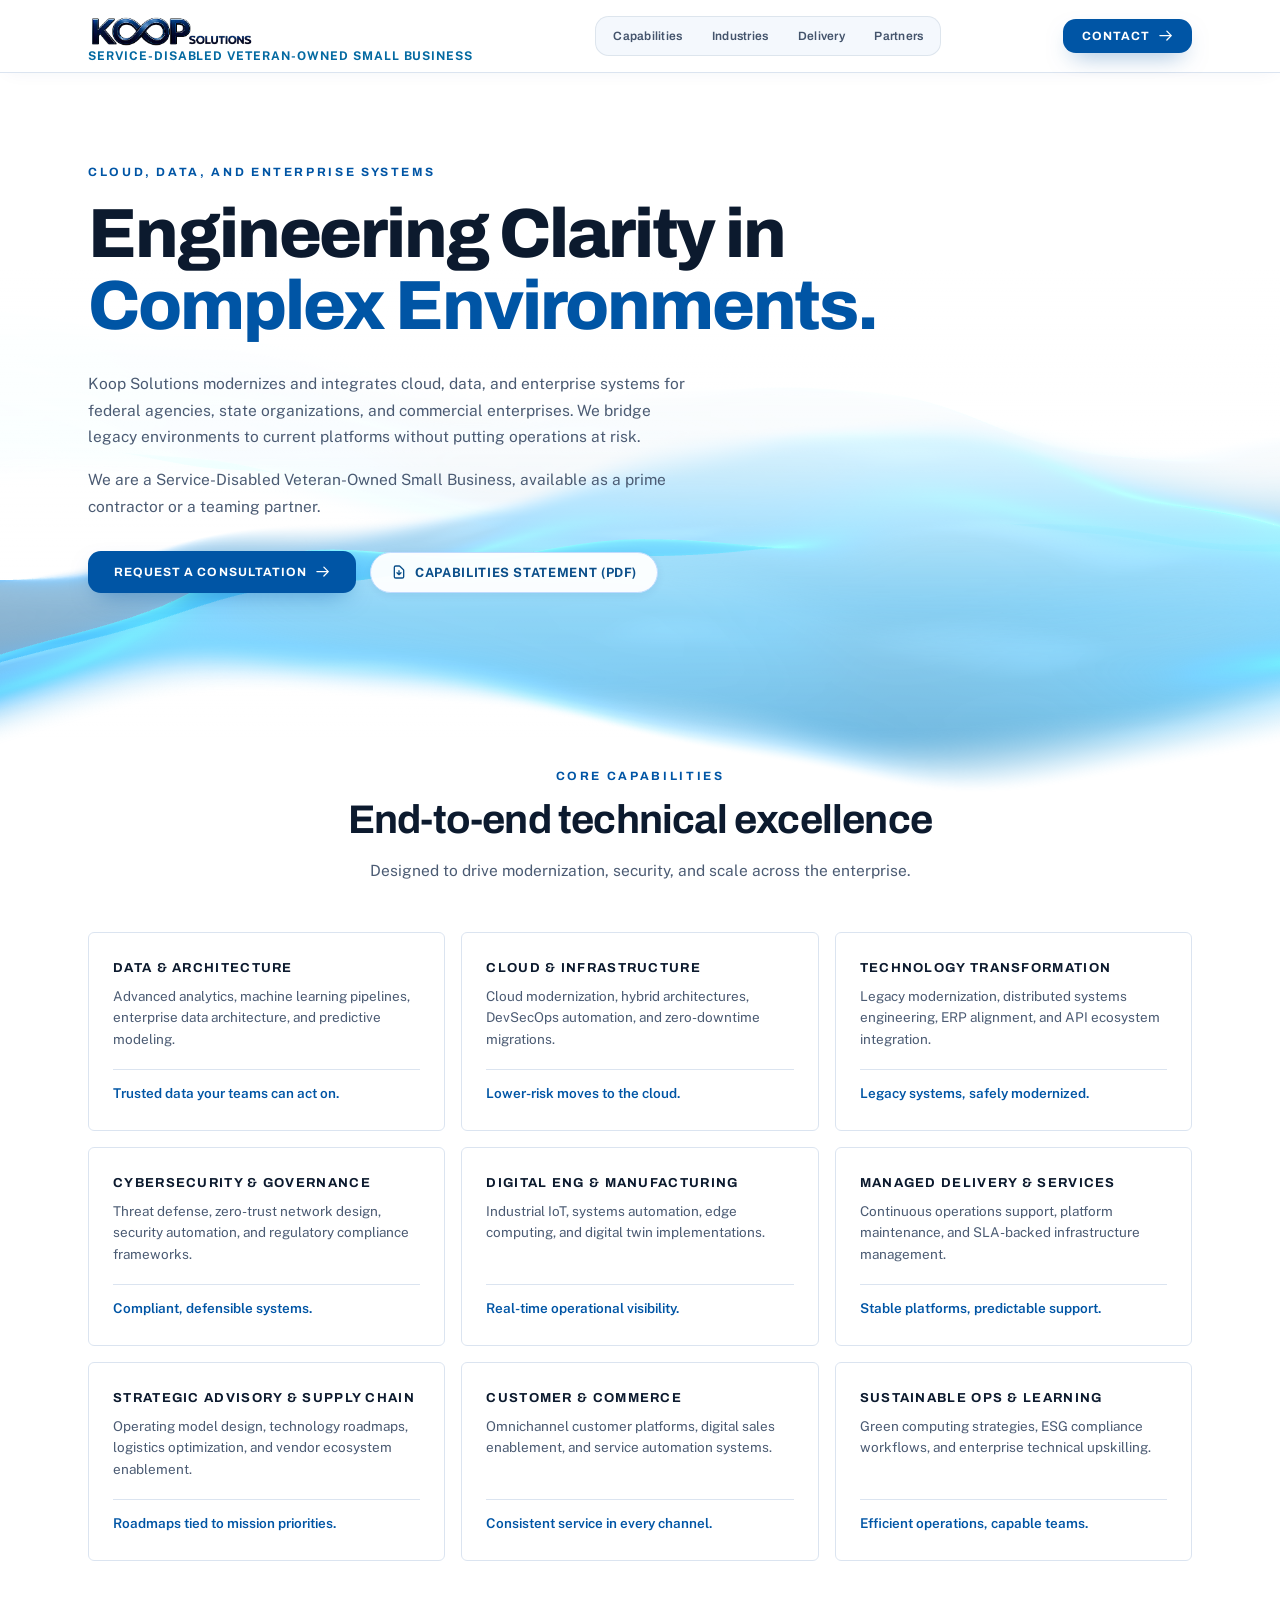
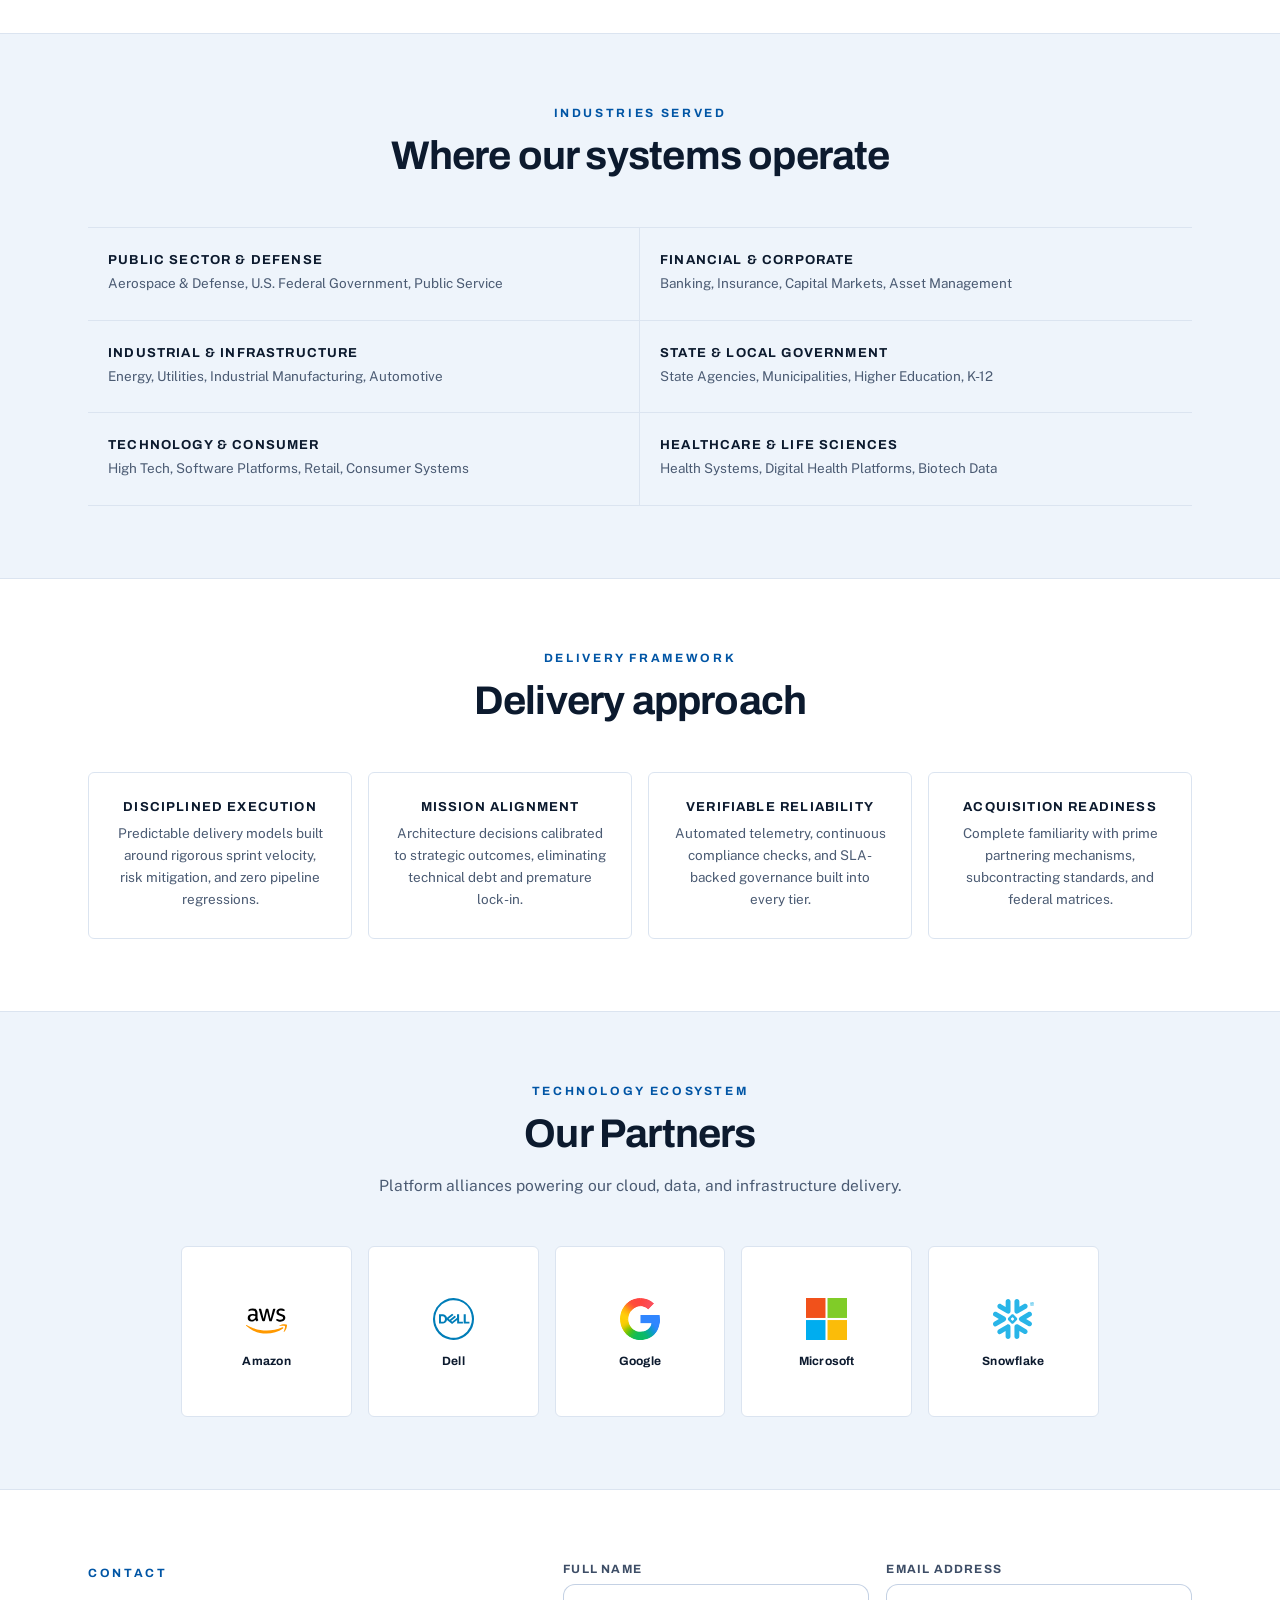
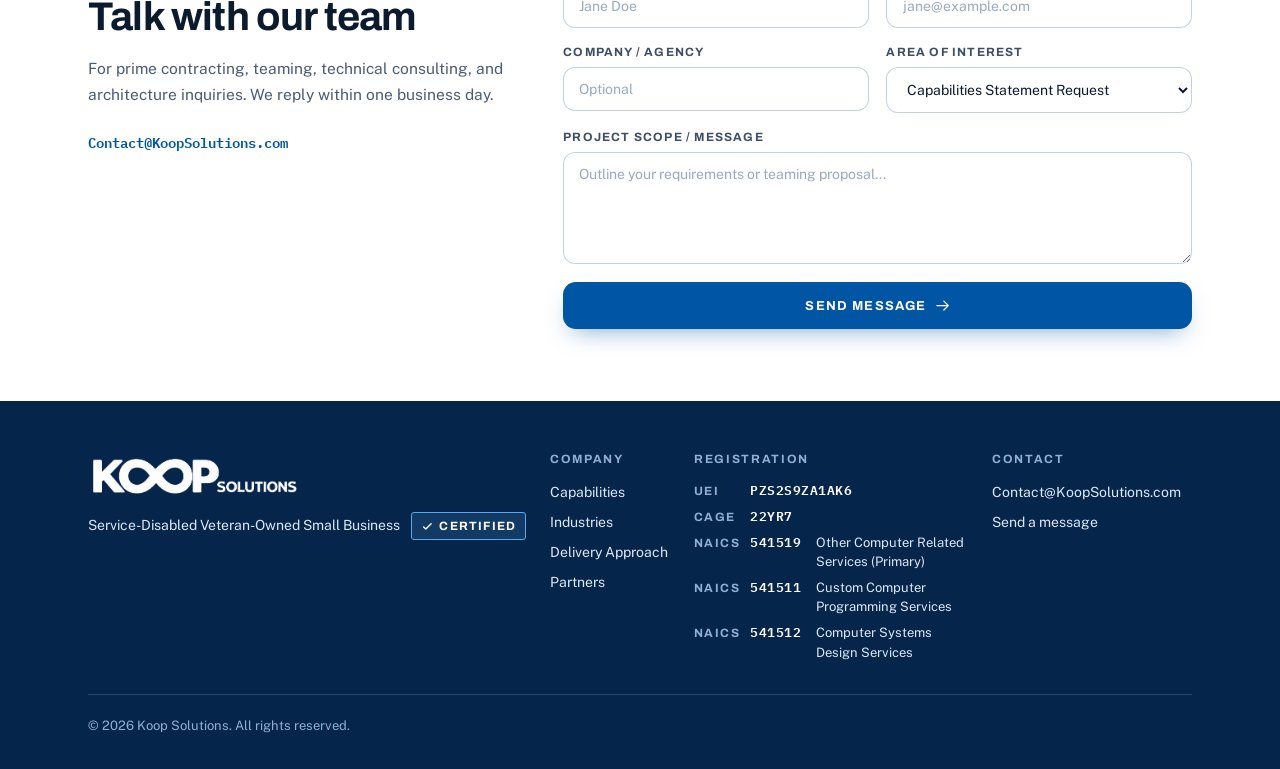
==== commit 6d2c948e: "Footer: use white version of the logo in place of the text name Reuses the header logo with a CSS fi" ====
--- a/index.html
+++ b/index.html
@@ -417,6 +417,7 @@
 @media (min-width:1000px){.foot-cols{grid-template-columns:1.2fr .9fr 1.5fr 1.1fr}}
 @media (min-width:1200px){.foot-status{white-space:nowrap}.foot-cols{column-gap:1.5rem;grid-template-columns:max-content 7.5rem 1fr 12.5rem}}
 .foot-cols>div{min-width:0}
+.foot-logo{display:block;height:3rem;width:auto;margin-bottom:.9rem;filter:brightness(0) invert(1)}
 .foot-brand{font-family:var(--font-display);font-weight:800;font-size:1.25rem;color:#fff;margin-bottom:.4rem}
 footer h3{margin:0 0 .7rem;font-family:var(--font-display);font-size:.75rem;font-weight:700;letter-spacing:.14em;text-transform:uppercase;color:#8fb0d4}
 footer ul{list-style:none;margin:0;padding:0;display:grid;gap:.4rem}
@@ -769,7 +770,7 @@
   <div class="wrap">
     <div class="foot-cols">
       <div>
-        <div class="foot-brand">Koop Solutions</div>
+        <img class="foot-logo" src="images/main_logo_copilot.png" alt="Koop Solutions">
         <p class="foot-status">Service-Disabled Veteran-Owned Small Business <span class="cert-stamp"><svg viewBox="0 0 24 24" fill="none" stroke="currentColor" stroke-width="2.6" aria-hidden="true"><path stroke-linecap="round" stroke-linejoin="round" d="M5 13l4 4L19 7"/></svg>Certified</span></p>
       </div>
       <div>
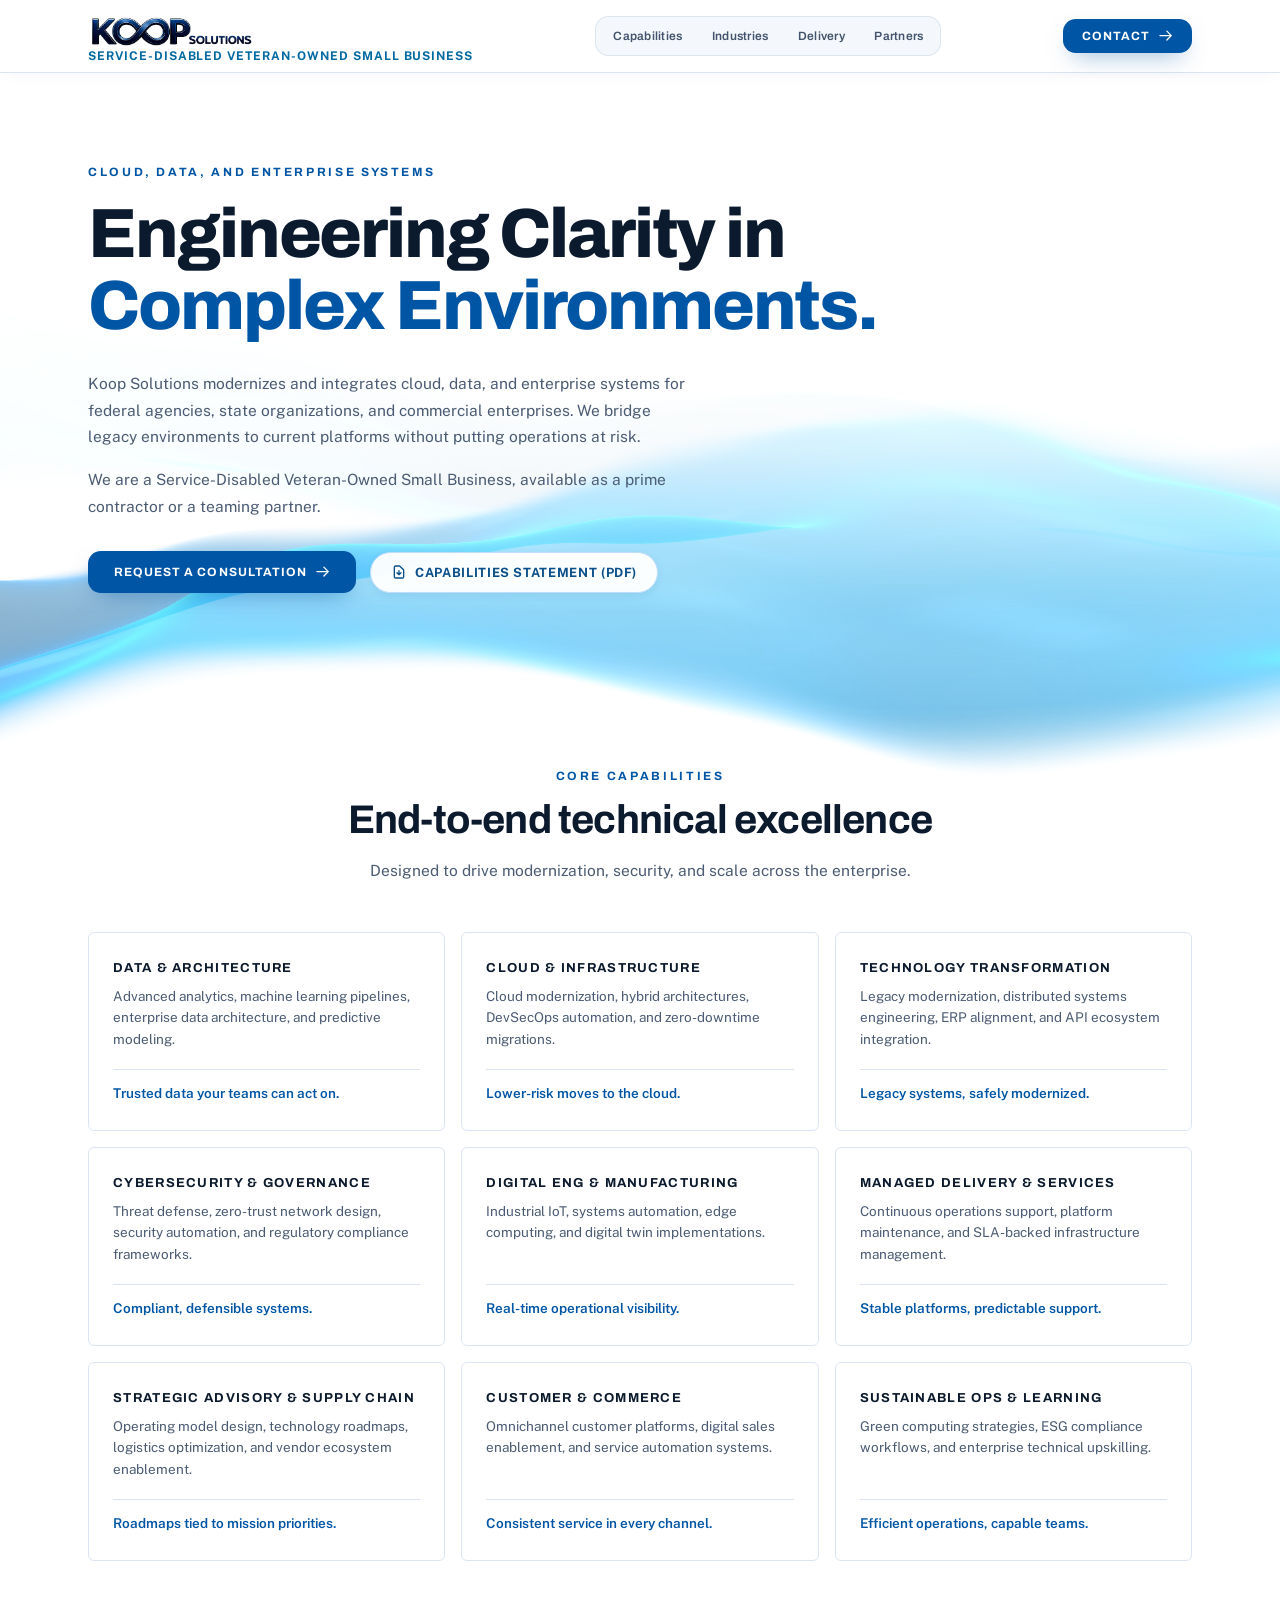
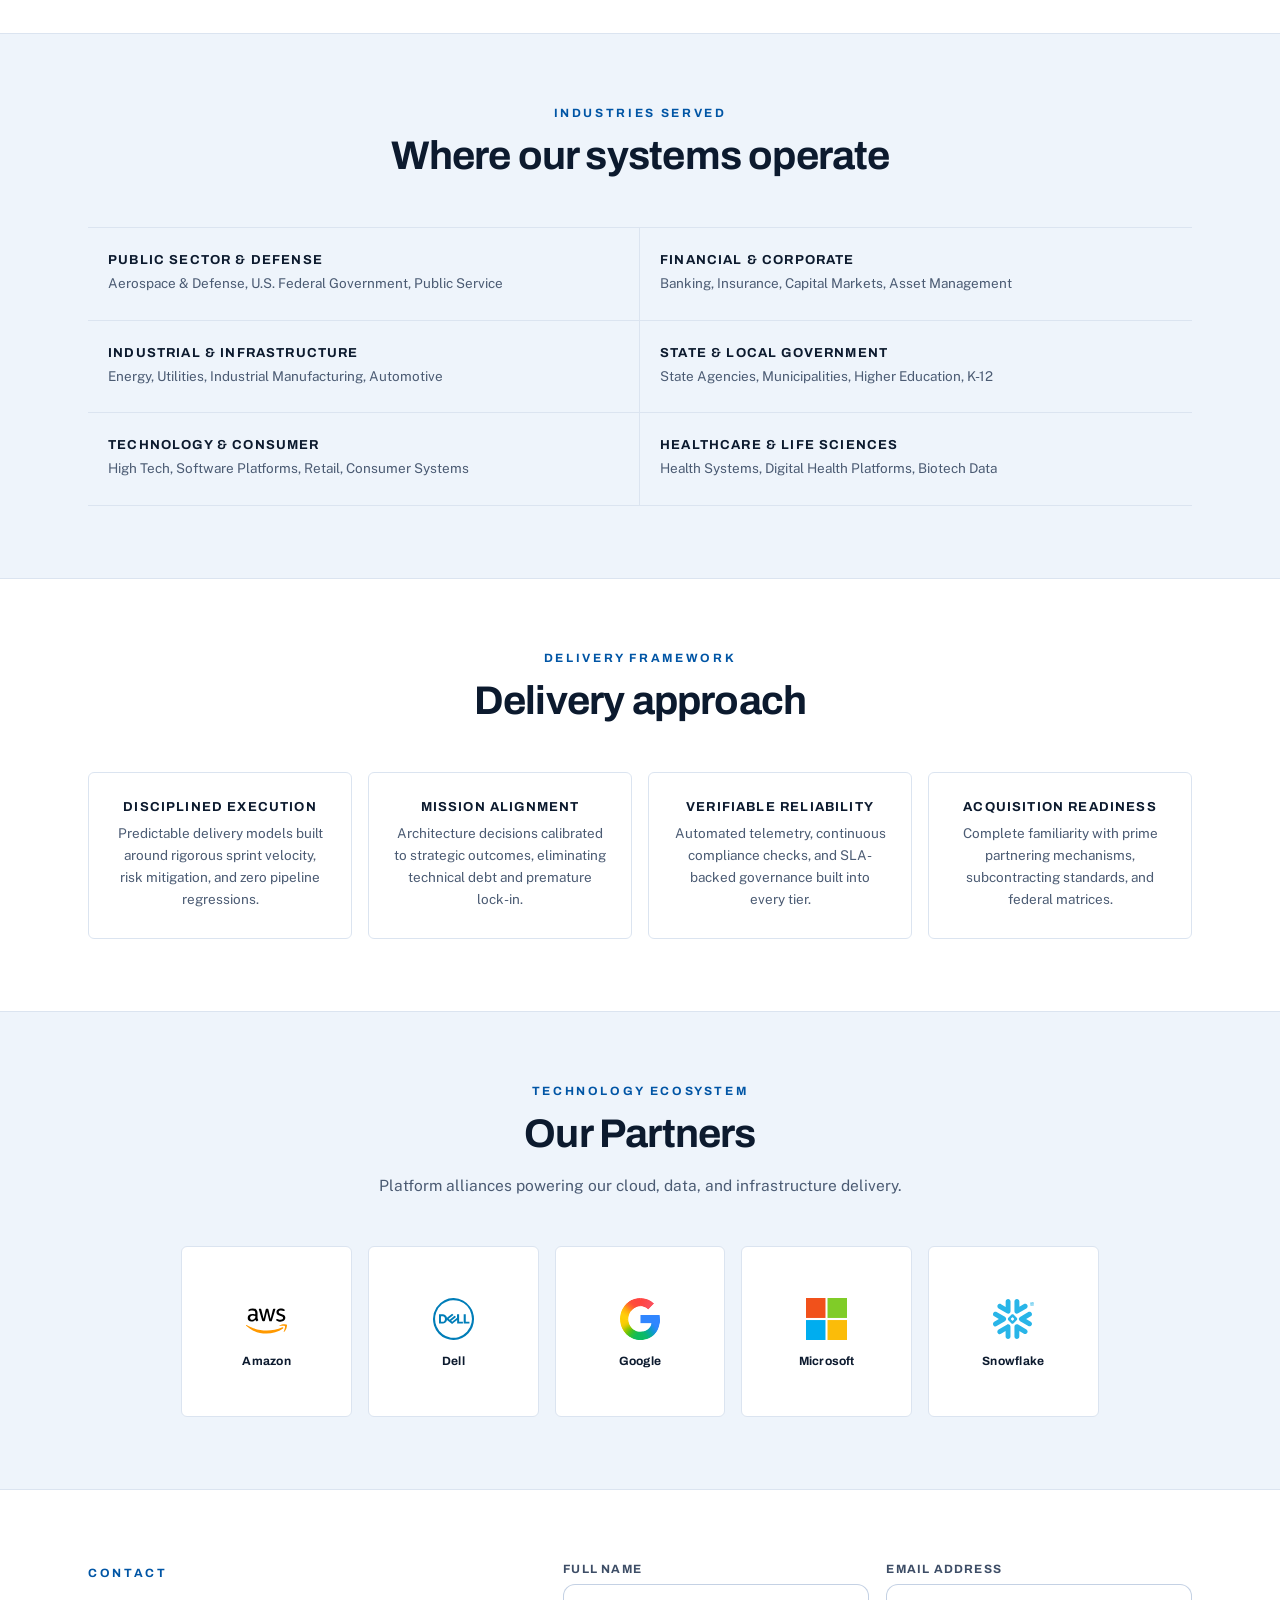
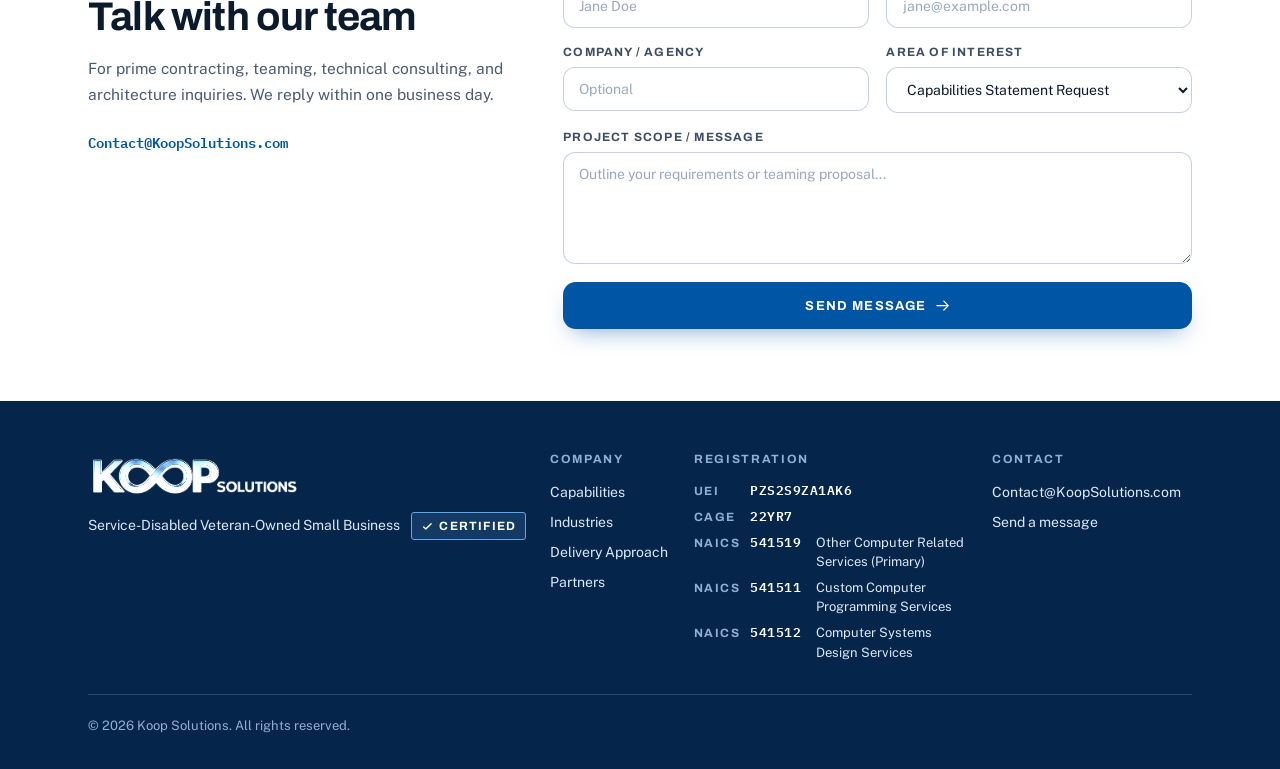
==== commit 67870a0d: "Footer logo: keep the bevel with a light-blue tint instead of flat white Inverts and hue-rotates the" ====
--- a/index.html
+++ b/index.html
@@ -417,7 +417,7 @@
 @media (min-width:1000px){.foot-cols{grid-template-columns:1.2fr .9fr 1.5fr 1.1fr}}
 @media (min-width:1200px){.foot-status{white-space:nowrap}.foot-cols{column-gap:1.5rem;grid-template-columns:max-content 7.5rem 1fr 12.5rem}}
 .foot-cols>div{min-width:0}
-.foot-logo{display:block;height:3rem;width:auto;margin-bottom:.9rem;filter:brightness(0) invert(1)}
+.foot-logo{display:block;height:3rem;width:auto;margin-bottom:.9rem;filter:invert(1) hue-rotate(180deg) brightness(1.25) saturate(.9)}
 .foot-brand{font-family:var(--font-display);font-weight:800;font-size:1.25rem;color:#fff;margin-bottom:.4rem}
 footer h3{margin:0 0 .7rem;font-family:var(--font-display);font-size:.75rem;font-weight:700;letter-spacing:.14em;text-transform:uppercase;color:#8fb0d4}
 footer ul{list-style:none;margin:0;padding:0;display:grid;gap:.4rem}
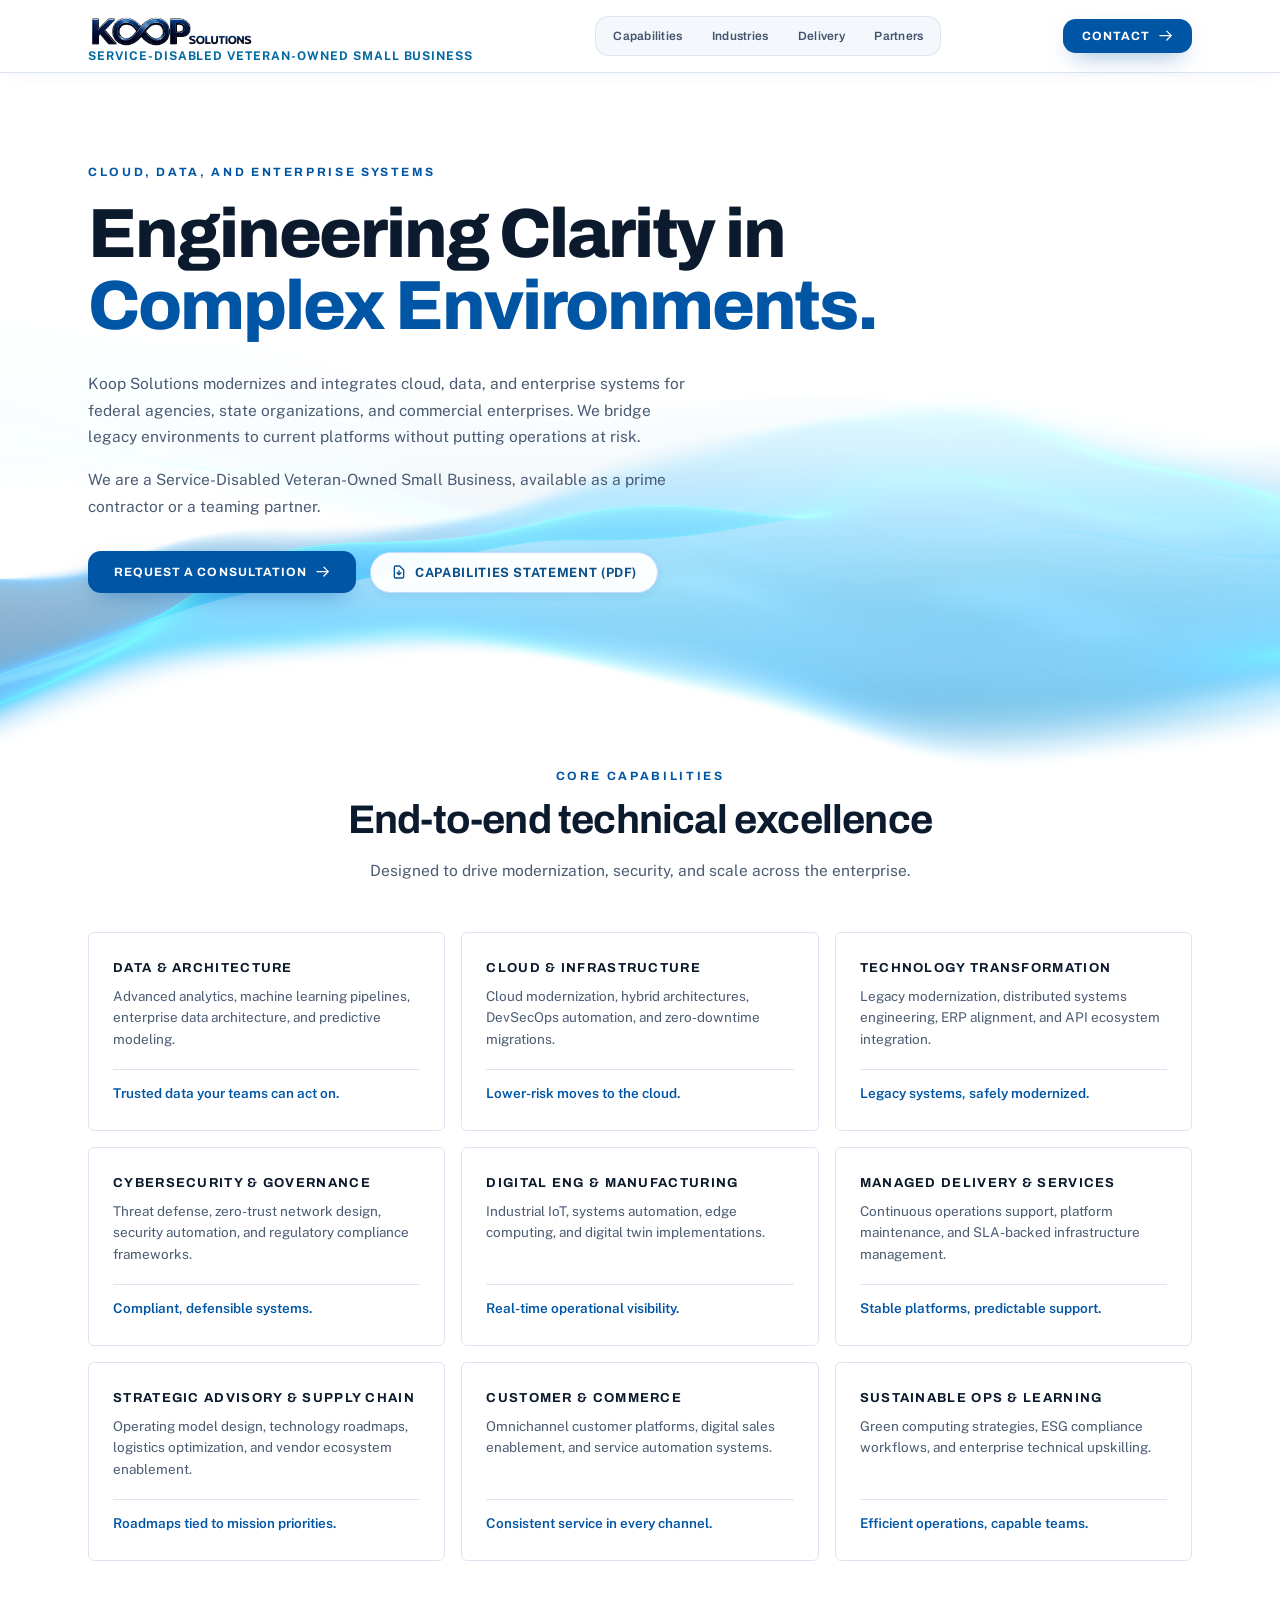
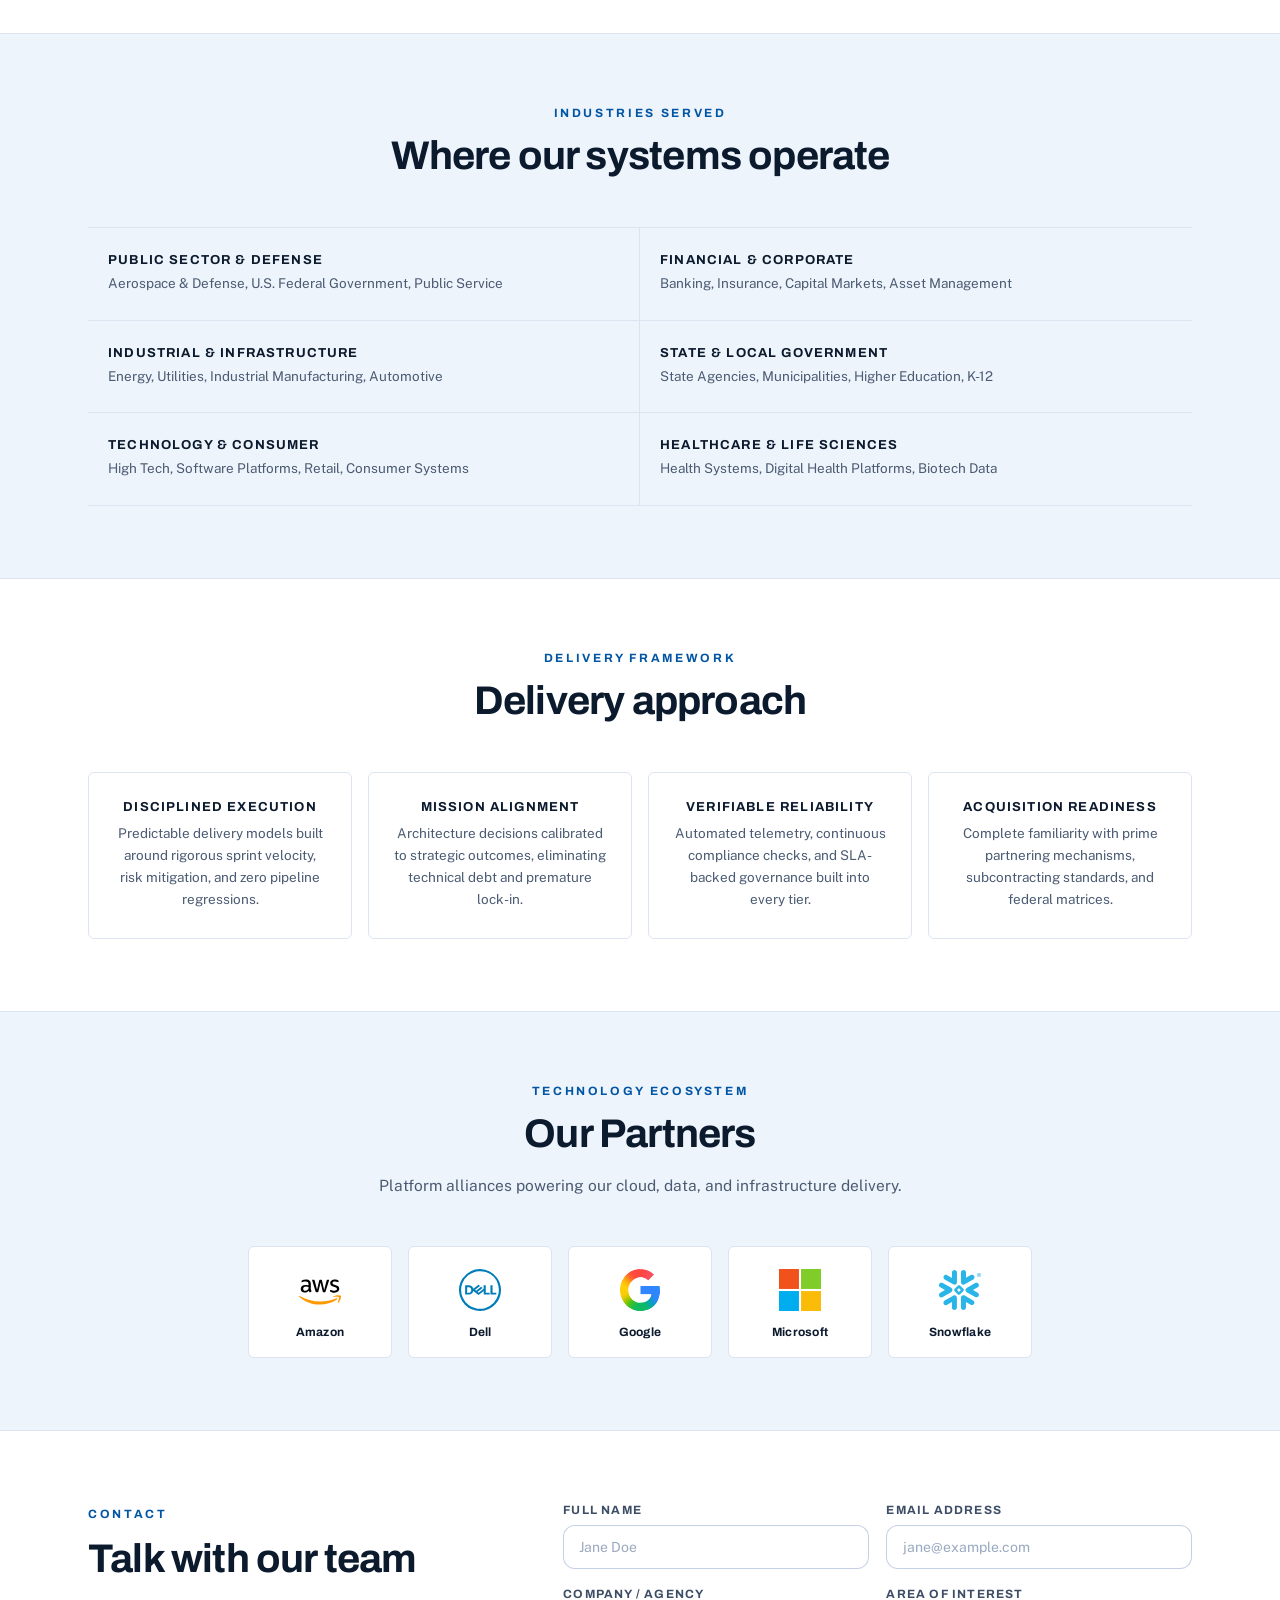
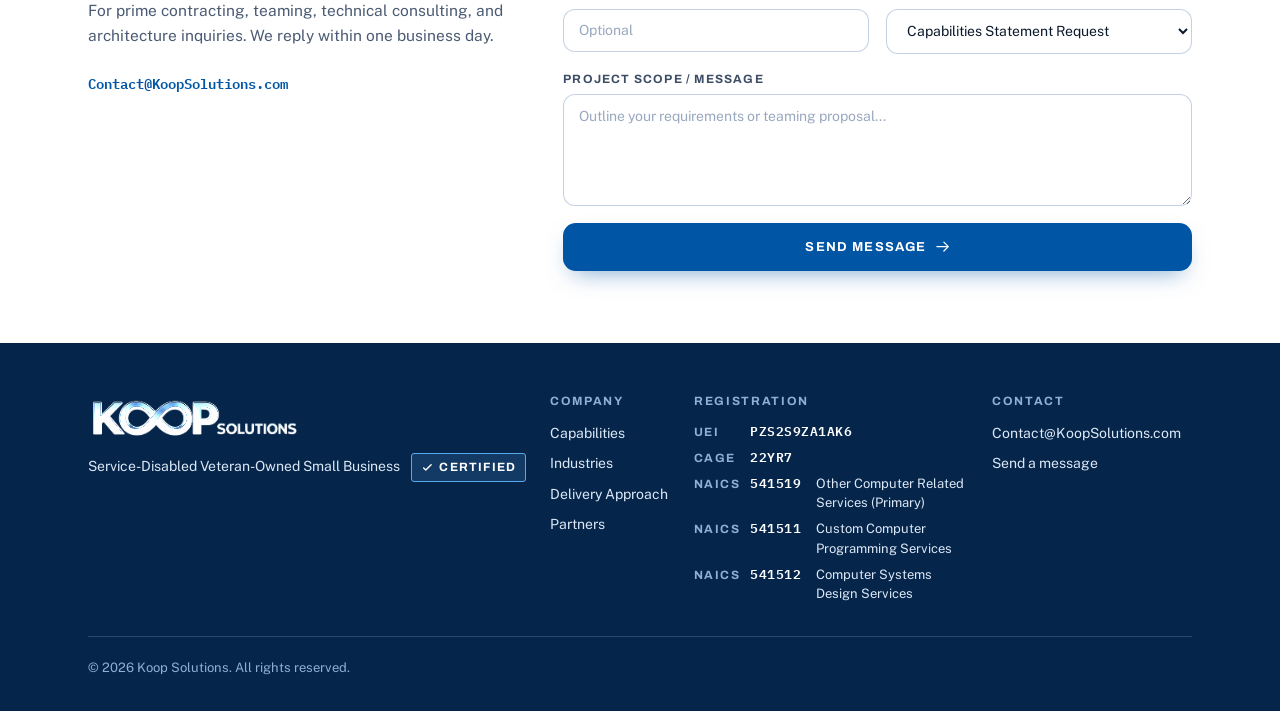
==== commit b0deaca0: "Partner tiles: fixed compact size so they no longer stretch when the window narrows Tiles were sized" ====
--- a/index.html
+++ b/index.html
@@ -341,9 +341,7 @@
 }
 .partner:hover{border-color:var(--blue)}
 .partner-grid{display:flex;flex-wrap:wrap;justify-content:center}
-.partner{width:calc((100% - 1rem) / 2)}
-@media (min-width:640px){.partner{width:calc((100% - 2rem) / 3)}}
-@media (min-width:1024px){.partner{width:calc((100% - 5rem) / 6)}}
+.partner{width:9rem;height:7rem;aspect-ratio:auto}
 .partner-logo{width:3rem;height:3rem;display:flex;align-items:center;justify-content:center}
 .partner-logo img{max-width:2.6rem;max-height:2.6rem;width:auto;height:auto;object-fit:contain;transition:transform .28s var(--ease)}
 .partner:hover .partner-logo img{transform:scale(1.12)}
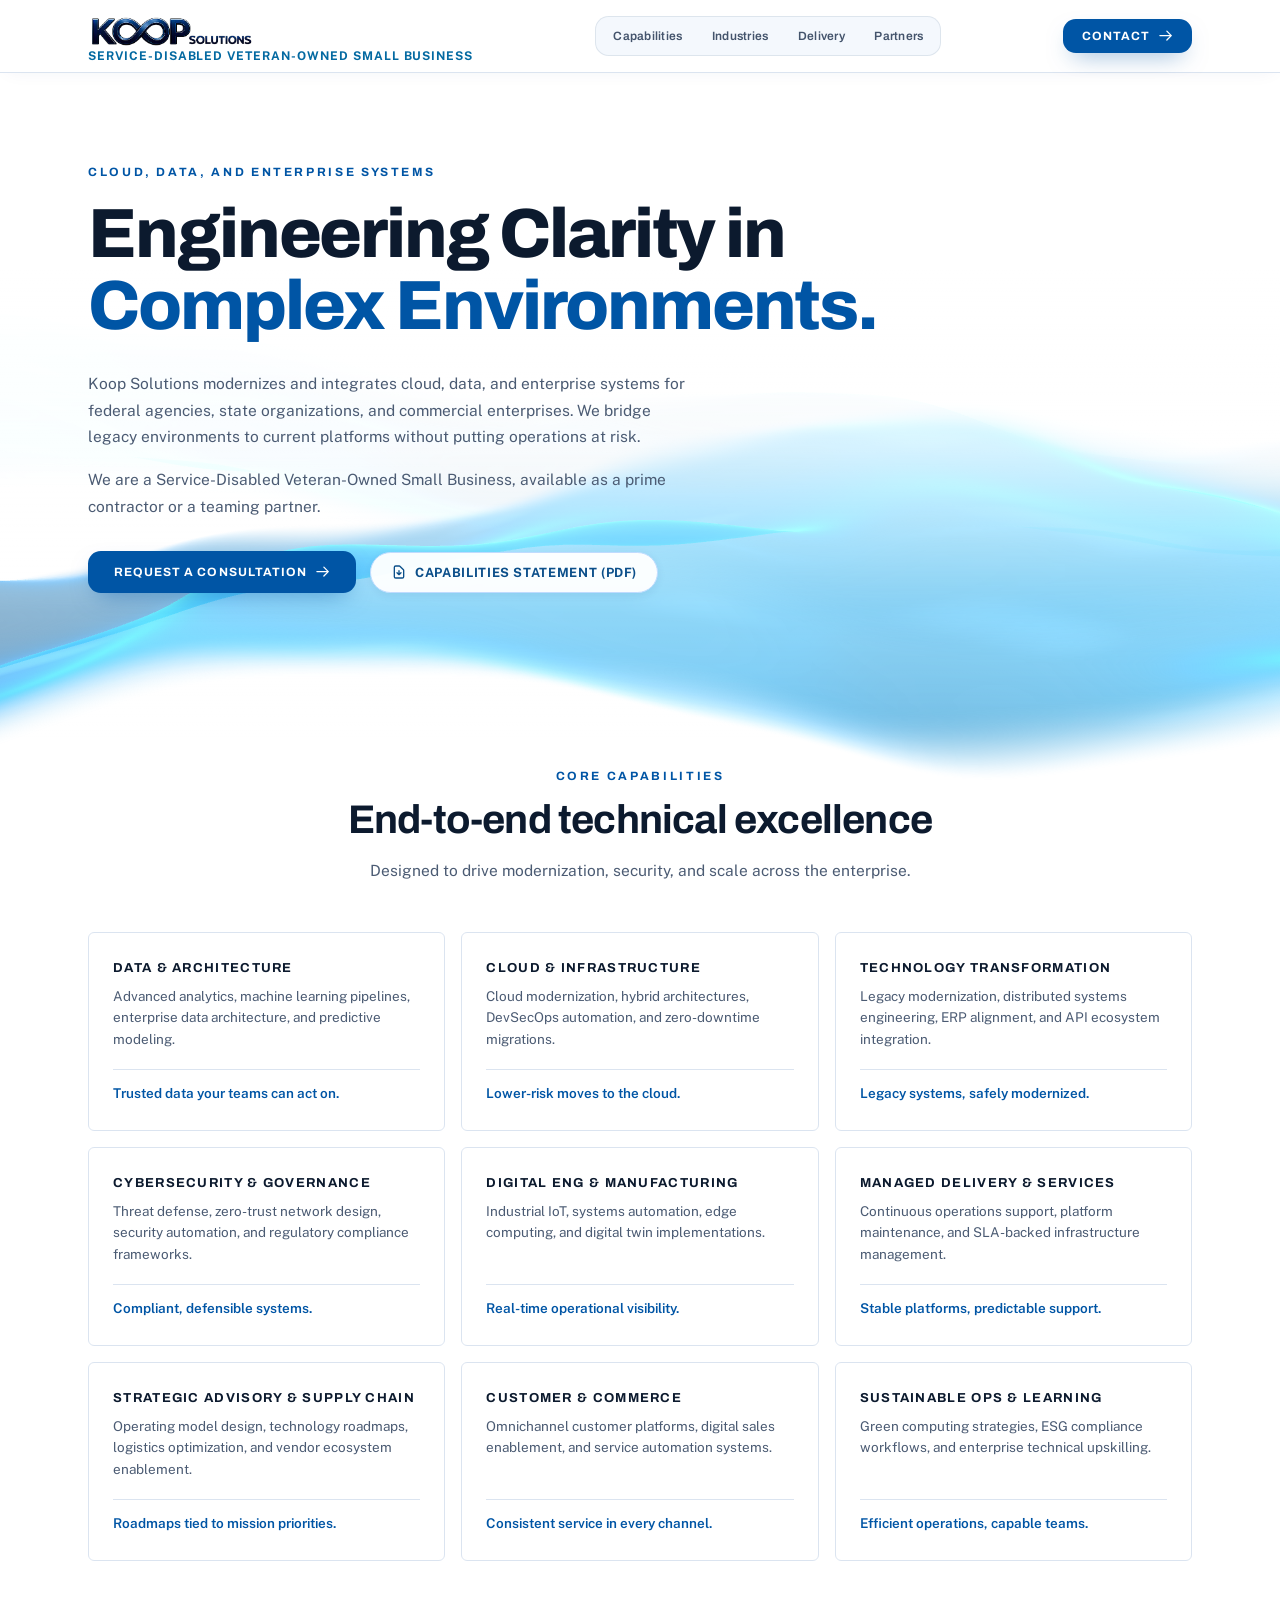
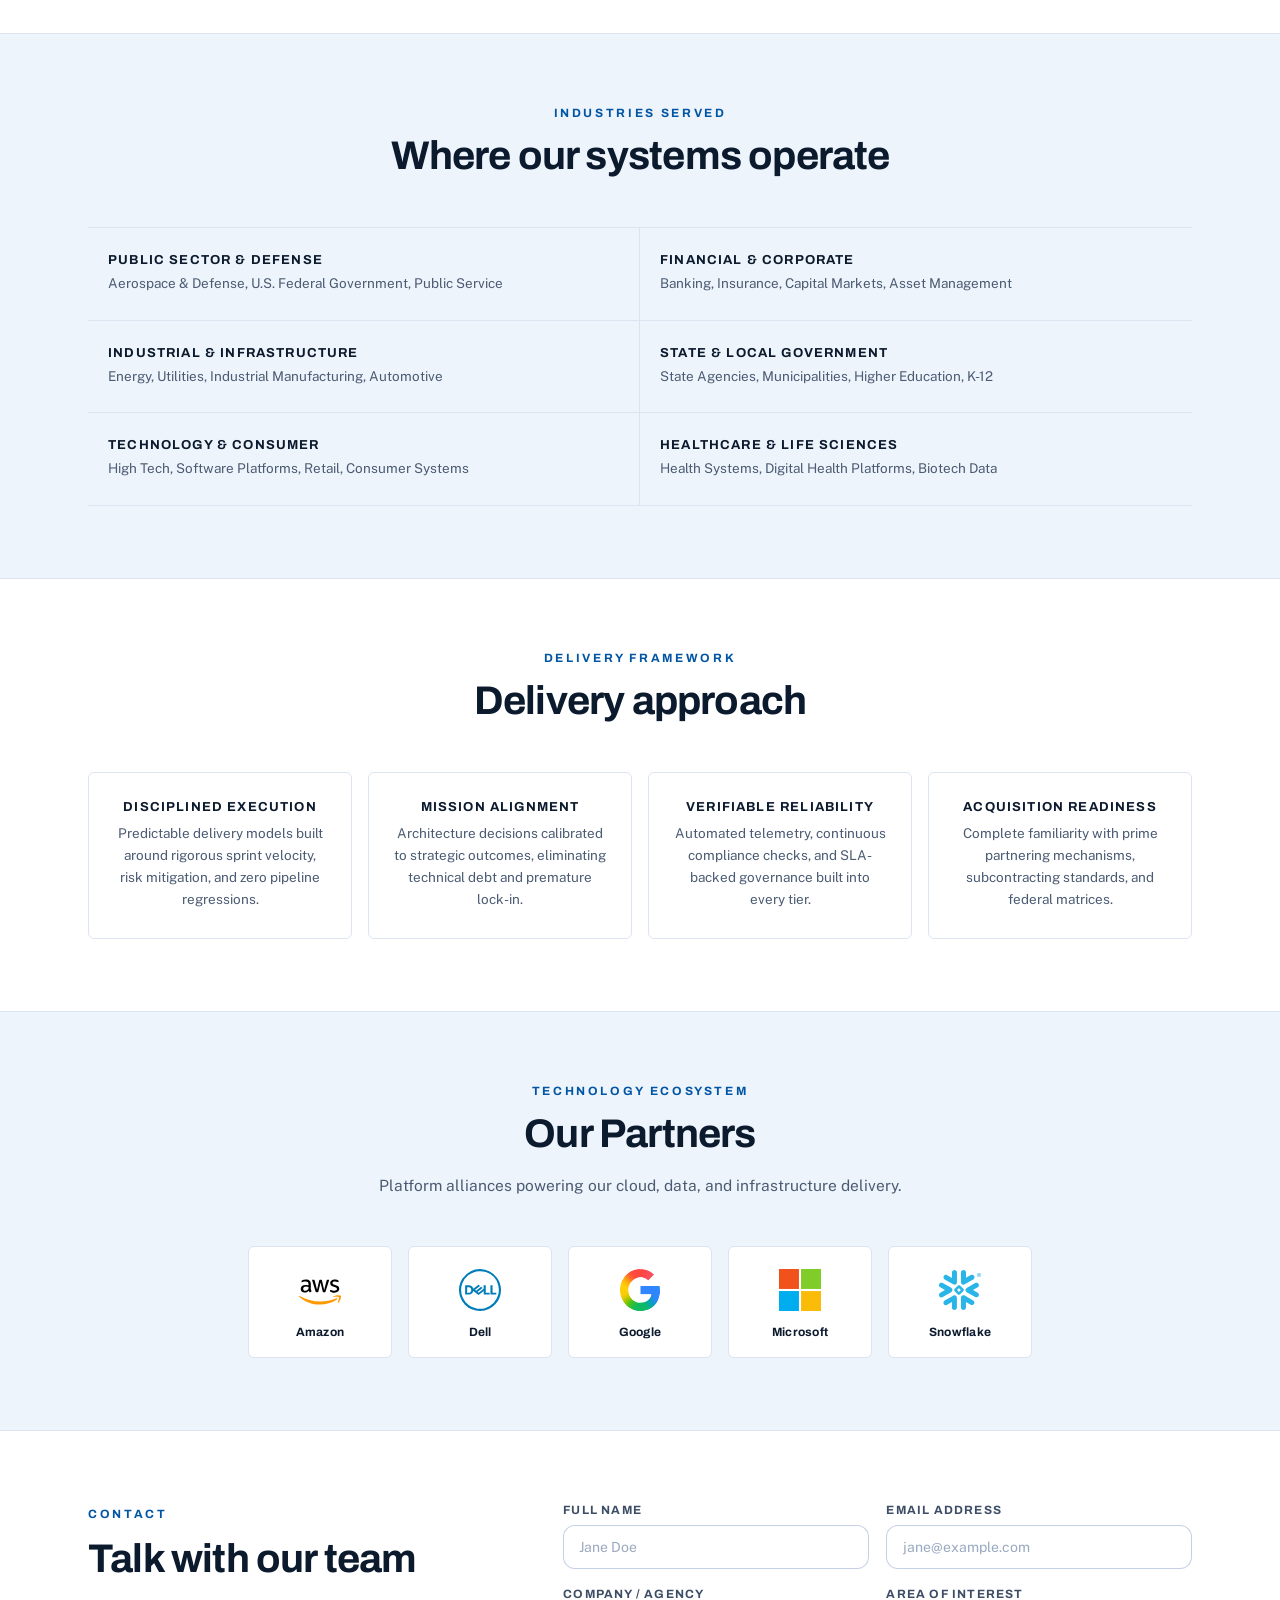
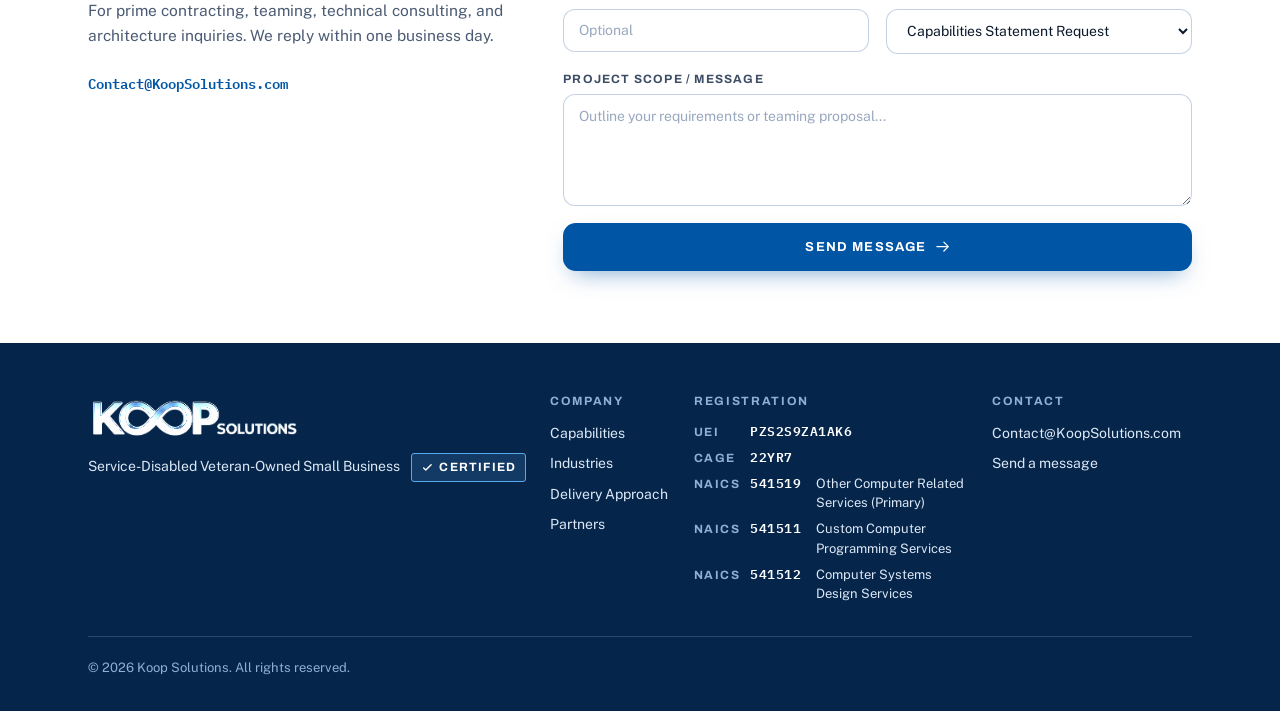
==== commit 8cf1c87f: "Footer: link the Certified stamp to the SBA certification listing Opens in a new tab with a descript" ====
--- a/index.html
+++ b/index.html
@@ -424,6 +424,7 @@
 .foot-mono{font-family:var(--font-mono);font-size:.8125rem;color:#9fc0e3;margin-top:.5rem}
 .foot-status{display:flex;flex-wrap:wrap;align-items:center;gap:.5rem .7rem}
 .cert-stamp{display:inline-flex;align-items:center;gap:.35rem;border:1px solid #5aa9ee;color:#fff;background:rgba(90,169,238,.16);font-family:var(--font-display);font-size:.75rem;font-weight:700;letter-spacing:.1em;text-transform:uppercase;padding:.2rem .55rem;border-radius:3px}
+.cert-stamp:hover{background:rgba(90,169,238,.32);text-decoration:none}
 .cert-stamp svg{width:.8rem;height:.8rem}
 .foot-ids li{display:grid;grid-template-columns:3rem 3.6rem 1fr;column-gap:.5rem;align-items:baseline;font-size:.8125rem;line-height:1.5}
 .foot-ids li:not(.naics-li) b{grid-column:2 / -1}
@@ -769,7 +770,7 @@
     <div class="foot-cols">
       <div>
         <img class="foot-logo" src="images/main_logo_copilot.png" alt="Koop Solutions">
-        <p class="foot-status">Service-Disabled Veteran-Owned Small Business <span class="cert-stamp"><svg viewBox="0 0 24 24" fill="none" stroke="currentColor" stroke-width="2.6" aria-hidden="true"><path stroke-linecap="round" stroke-linejoin="round" d="M5 13l4 4L19 7"/></svg>Certified</span></p>
+        <p class="foot-status">Service-Disabled Veteran-Owned Small Business <a class="cert-stamp" href="https://search.certifications.sba.gov/profile/PZS2S9ZA1AK6/22YR7?page=1" target="_blank" rel="noopener noreferrer" aria-label="Certified. Verify our SDVOSB status on SBA.gov (opens in a new tab)"><svg viewBox="0 0 24 24" fill="none" stroke="currentColor" stroke-width="2.6" aria-hidden="true"><path stroke-linecap="round" stroke-linejoin="round" d="M5 13l4 4L19 7"/></svg>Certified</a></p>
       </div>
       <div>
         <h3>Company</h3>
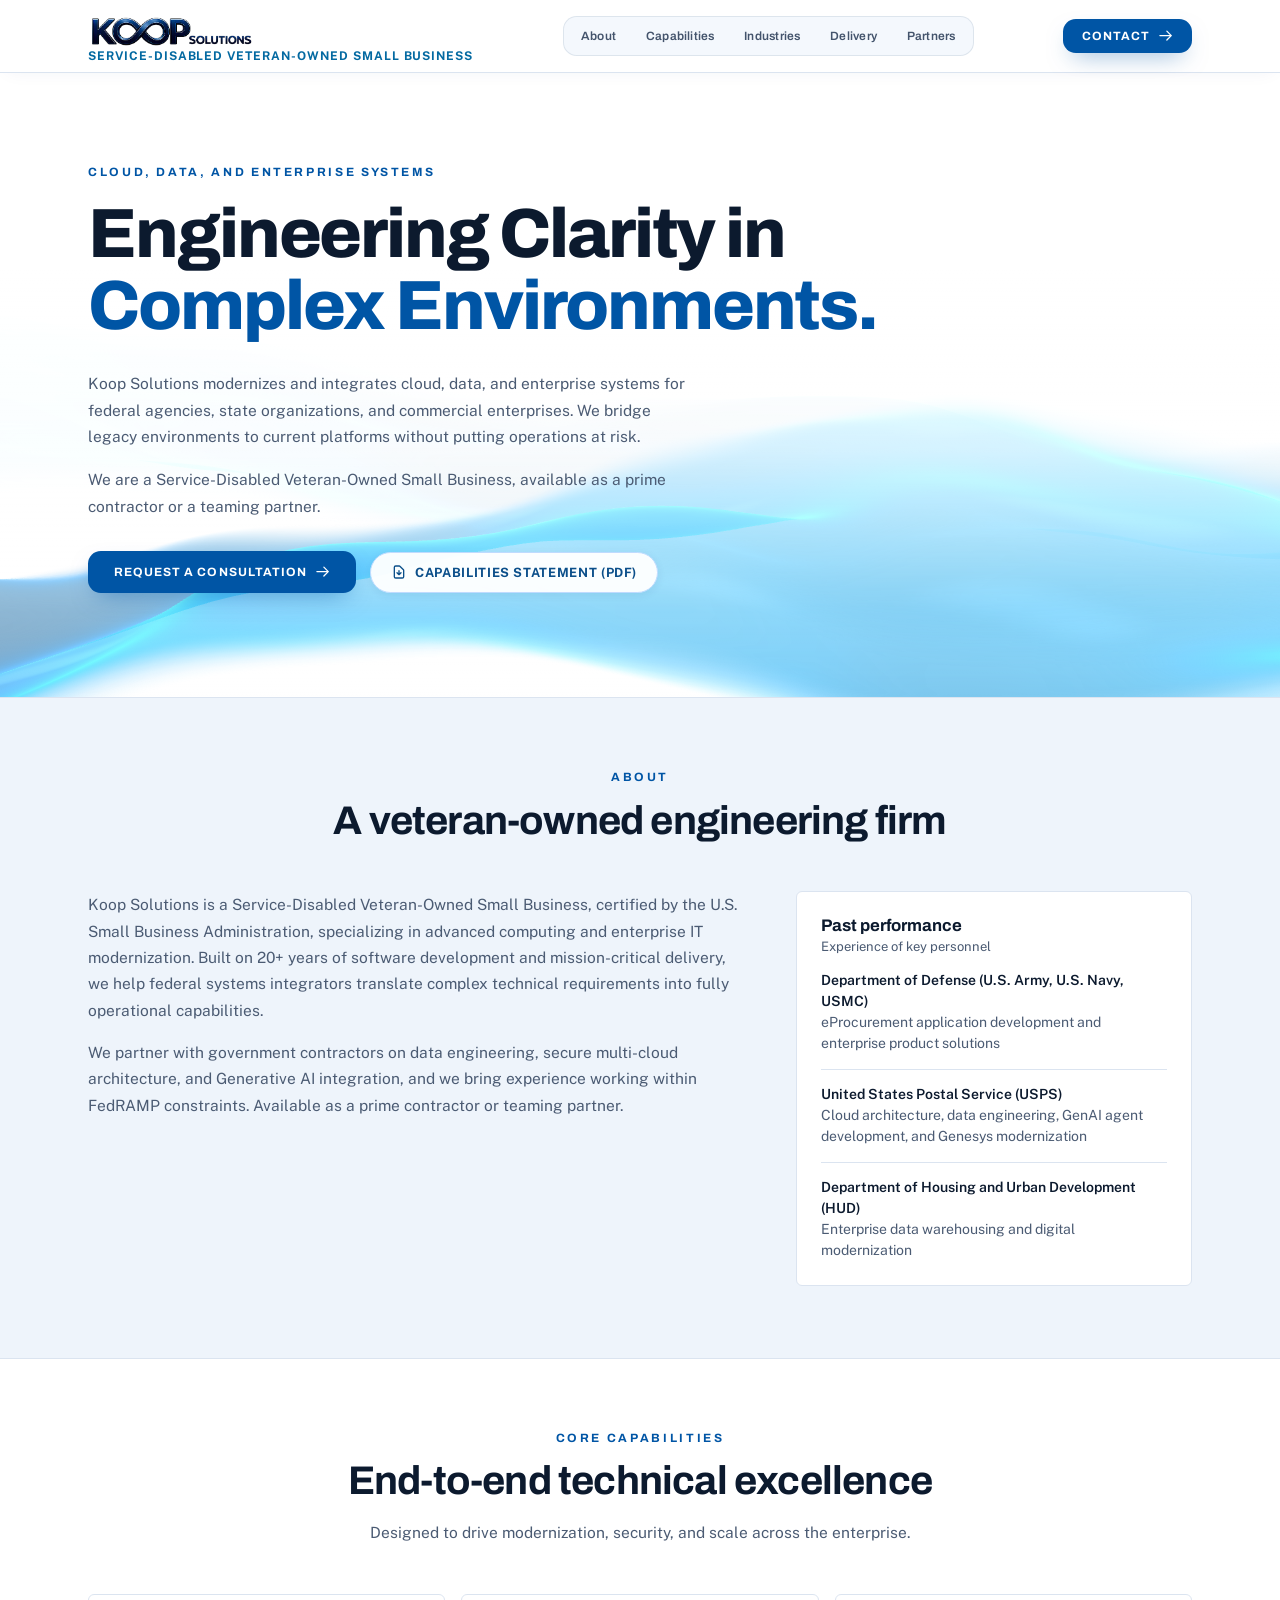
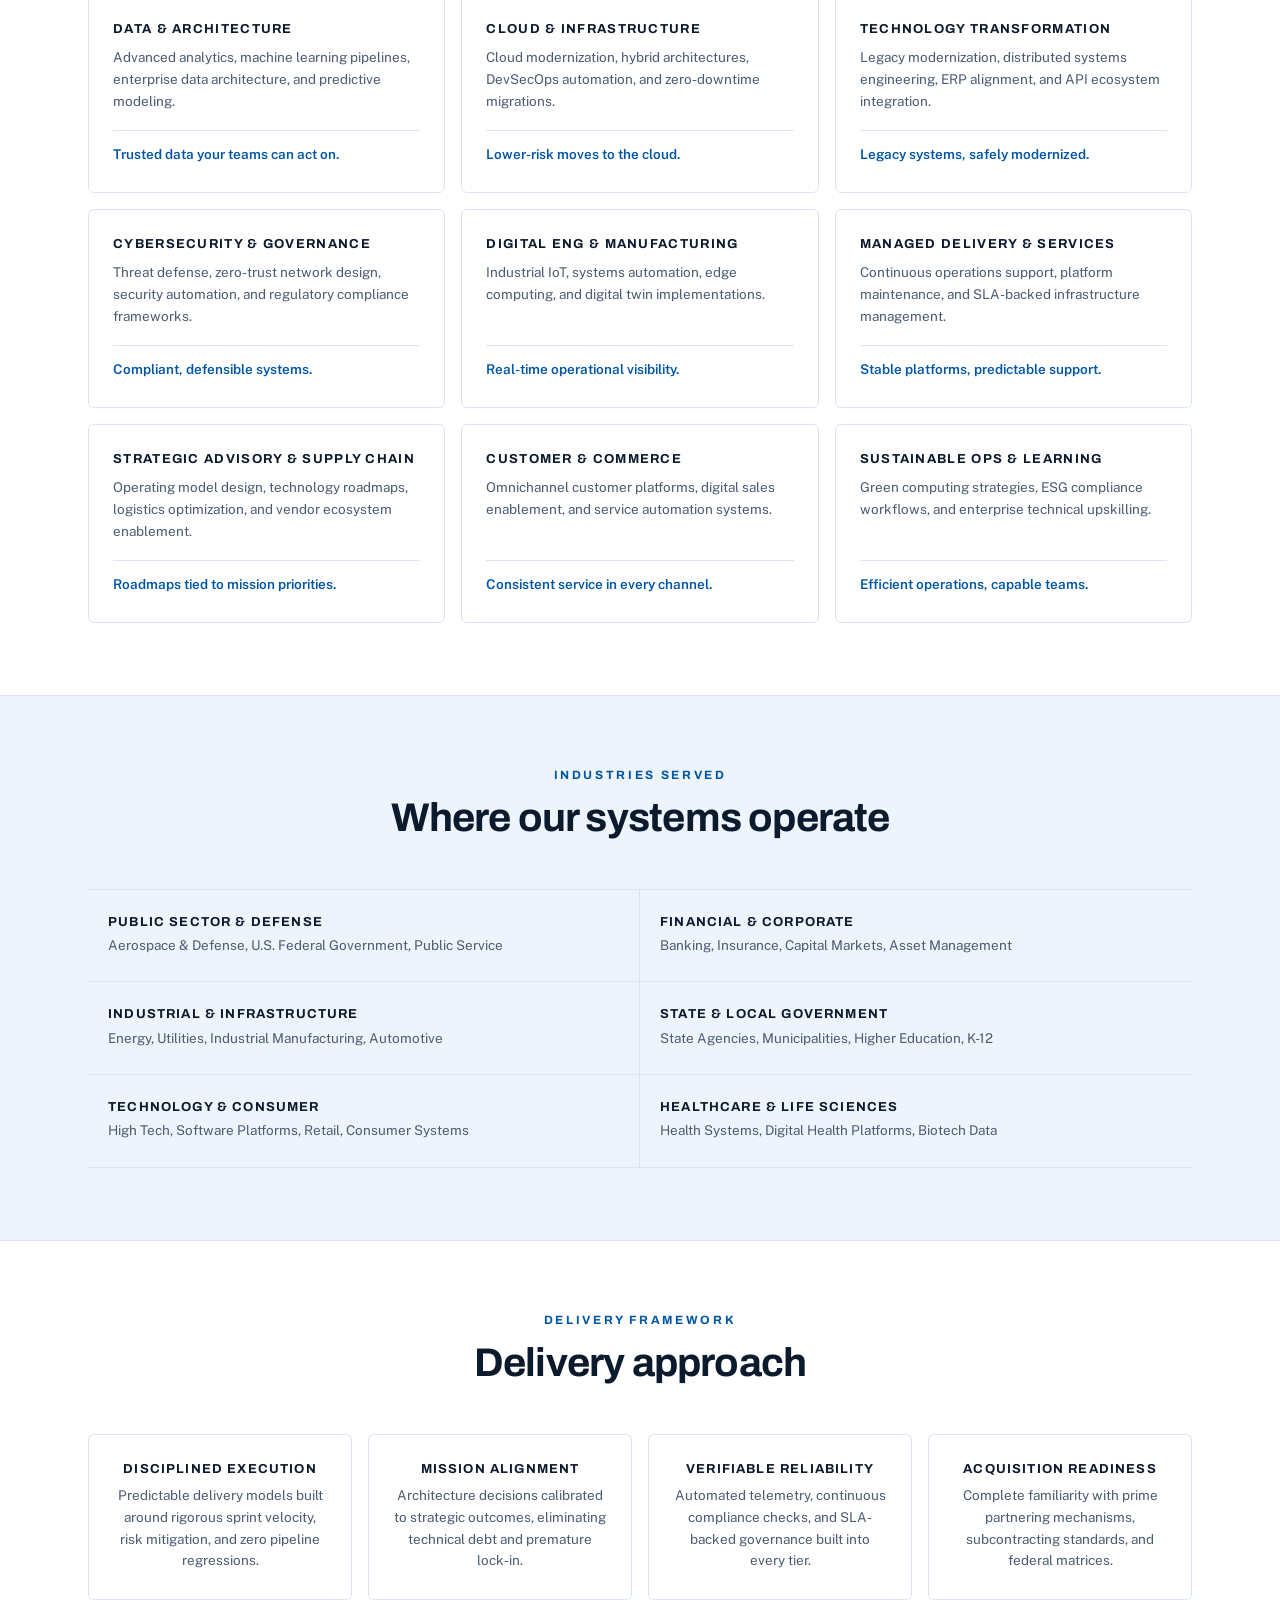
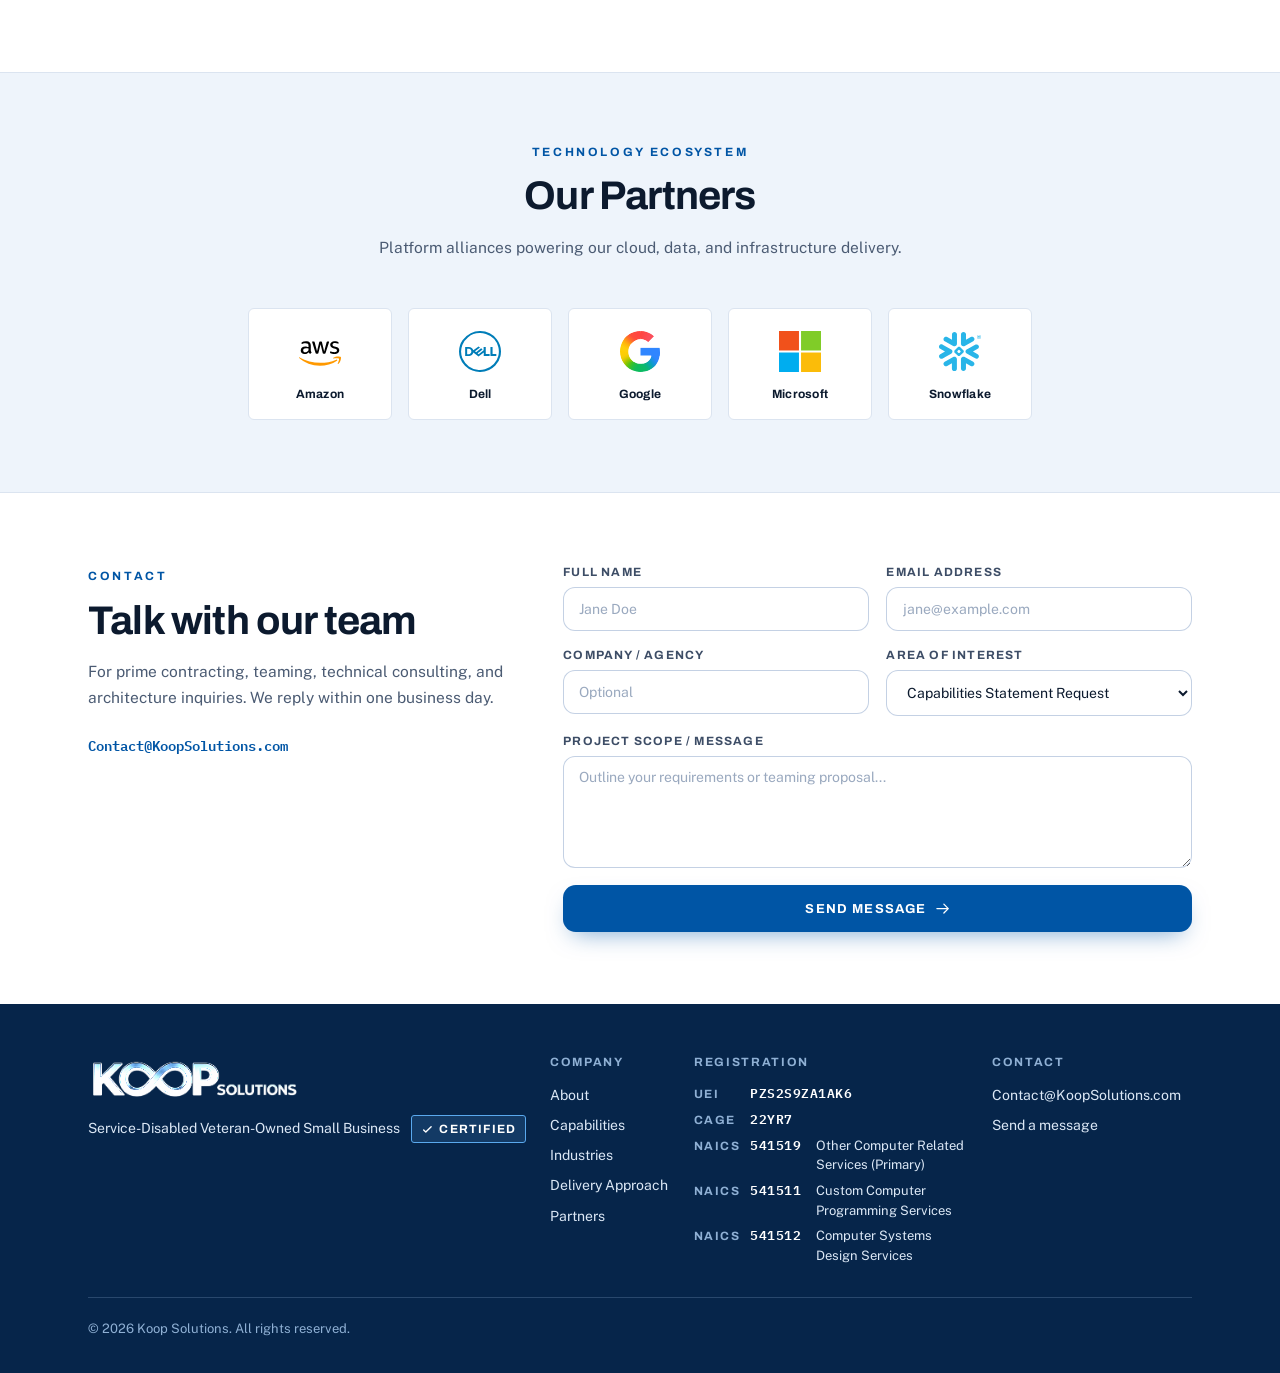
==== commit 45613da5: "Add About section and nav link - New About section after the hero: company summary and a past perfor" ====
--- a/index.html
+++ b/index.html
@@ -136,7 +136,7 @@
 @media (max-width:400px){.brand-sub{display:none}}
 
 .nav-tabs{display:none;align-items:center;gap:.15rem;padding:.22rem;border-radius:.85rem;background:rgba(240,246,252,.72);border:1px solid rgba(203,213,225,.55)}
-@media (min-width:880px){.nav-tabs{display:flex}}
+@media (min-width:1040px){.nav-tabs{display:flex}}
 .nav-tabs a{
   font-family:var(--font-display);font-size:.75rem;font-weight:600;letter-spacing:.02em;
   color:#44546c;text-decoration:none;padding:.5rem .85rem;border-radius:.6rem;
@@ -158,11 +158,11 @@
 .btn-ghost:hover{border-color:var(--blue);color:var(--blue)}
 .btn-nav{padding:.6rem 1.15rem;font-size:.75rem}
 .nav-cta{display:none}
-@media (min-width:880px){.nav-cta{display:inline-flex}}
+@media (min-width:1040px){.nav-cta{display:inline-flex}}
 
 /* mobile menu */
 .menu-btn{display:flex;align-items:center;justify-content:center;padding:.65rem;border-radius:.7rem;background:rgba(255,255,255,.85);border:1px solid rgba(203,213,225,.8);cursor:pointer;box-shadow:0 2px 6px rgba(0,0,0,.04)}
-@media (min-width:880px){.menu-wrap{display:none}}
+@media (min-width:1040px){.menu-wrap{display:none}}
 .menu-btn span{display:block;width:1.15rem;height:2px;background:var(--ink);border-radius:99px;transition:all .3s var(--ease)}
 .menu-btn span+span{margin-top:4px}
 .menu-btn.open span:nth-child(1){transform:translateY(6px) rotate(45deg)}
@@ -215,6 +215,18 @@
 .status-badge{display:inline-flex;align-items:center;gap:.5rem;background:var(--blue);color:#fff;font-family:var(--font-display);font-size:.75rem;font-weight:700;letter-spacing:.1em;text-transform:uppercase;padding:.6rem .9rem;border-radius:4px}
 .status-badge svg{width:1rem;height:1rem;flex-shrink:0}
 
+.about-grid{display:grid;gap:2rem;grid-template-columns:1fr}
+@media (min-width:860px){.about-grid{grid-template-columns:1.25fr .75fr;gap:3rem}}
+.about-grid>*{min-width:0}
+.about-copy p{font-size:.9688rem;line-height:1.7;color:var(--muted)}
+.about-copy p+p{margin-top:1rem}
+.about-card{background:#fff;border:1px solid var(--line);border-radius:.375rem;padding:1.5rem}
+.about-card h3{font-size:1.05rem;font-weight:700}
+.about-card .note{font-size:.8125rem;color:var(--muted);margin:.25rem 0 1rem}
+.about-card ul{list-style:none;margin:0;padding:0;display:grid;gap:.9rem}
+.about-card li{font-size:.875rem;line-height:1.5;color:var(--muted);padding-top:.9rem;border-top:1px solid var(--line)}
+.about-card li:first-child{padding-top:0;border-top:none}
+.about-card li b{display:block;color:var(--ink);font-weight:600}
 /* ---------- generic section ---------- */
 .section{padding:4.5rem 0}
 .section-rule{border-top:1px solid var(--line)}
@@ -495,6 +507,7 @@
     </a>
 
     <nav class="nav-tabs" aria-label="Primary">
+      <a href="#about">About</a>
       <a href="#capabilities">Capabilities</a>
       <a href="#industries">Industries</a>
       <a href="#delivery">Delivery</a>
@@ -511,6 +524,7 @@
         <div><span></span><span></span><span></span></div>
       </button>
       <div id="menuPanel" class="menu-panel">
+        <a href="#about">About</a>
         <a href="#capabilities">Capabilities</a>
         <a href="#industries">Industries</a>
         <a href="#delivery">Delivery Approach</a>
@@ -559,6 +573,31 @@
   </div>
 </section>
 
+
+<!-- ABOUT -->
+<section id="about" class="section" style="background:#eef4fb;border-top:1px solid var(--line);border-bottom:1px solid var(--line)">
+  <div class="wrap">
+    <div class="section-head reveal">
+      <span class="eyebrow">About</span>
+      <h2>A veteran-owned engineering firm</h2>
+    </div>
+    <div class="about-grid">
+      <div class="about-copy reveal">
+        <p>Koop Solutions is a Service-Disabled Veteran-Owned Small Business, certified by the U.S. Small Business Administration, specializing in advanced computing and enterprise IT modernization. Built on 20+ years of software development and mission-critical delivery, we help federal systems integrators translate complex technical requirements into fully operational capabilities.</p>
+        <p>We partner with government contractors on data engineering, secure multi-cloud architecture, and Generative AI integration, and we bring experience working within FedRAMP constraints. Available as a prime contractor or teaming partner.</p>
+      </div>
+      <div class="about-card reveal">
+        <h3>Past performance</h3>
+        <p class="note">Experience of key personnel</p>
+        <ul>
+          <li><b>Department of Defense (U.S. Army, U.S. Navy, USMC)</b>eProcurement application development and enterprise product solutions</li>
+          <li><b>United States Postal Service (USPS)</b>Cloud architecture, data engineering, GenAI agent development, and Genesys modernization</li>
+          <li><b>Department of Housing and Urban Development (HUD)</b>Enterprise data warehousing and digital modernization</li>
+        </ul>
+      </div>
+    </div>
+  </div>
+</section>
 
 <!-- CAPABILITIES -->
 <section id="capabilities" class="section">
@@ -775,6 +814,7 @@
       <div>
         <h3>Company</h3>
         <ul>
+          <li><a href="#about">About</a></li>
           <li><a href="#capabilities">Capabilities</a></li>
           <li><a href="#industries">Industries</a></li>
           <li><a href="#delivery">Delivery Approach</a></li>
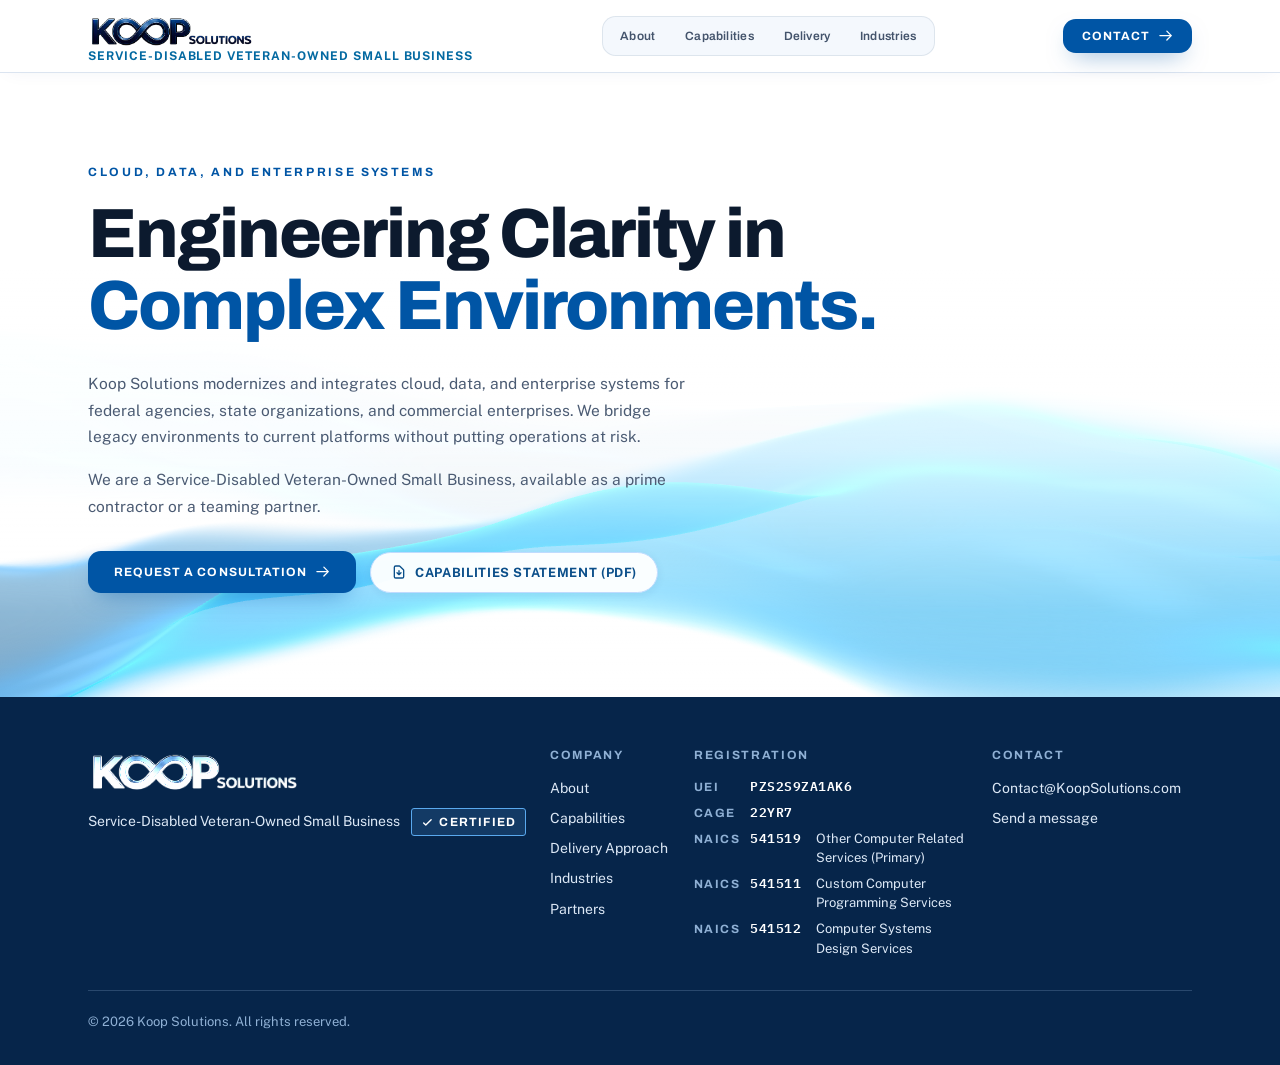
==== commit 3196cd0e: "Home page: hero only Remove the About, Capabilities, Industries, and Talk with our team previews fro" ====
--- a/index.html
+++ b/index.html
@@ -1,1105 +1,177 @@
-<!DOCTYPE html>
-<html lang="en" class="scroll-smooth">
-<head>
-<meta charset="UTF-8">
-<meta name="viewport" content="width=device-width, initial-scale=1.0">
-<title>Koop Solutions</title>
-
-<link rel="icon" type="image/png" href="images/koop_solutions_no_sdvosb_wall_logo_resize.jpg">
-<link rel="apple-touch-icon" href="images/koop_solutions_no_sdvosb_wall_logo_resize.jpg">
-
-<meta property="og:type" content="website">
-<meta property="og:url" content="https://koopsolutions.com">
-<meta property="og:title" content="Koop Solutions">
-<meta property="og:description" content="Engineering clarity in complex environments across modern data architecture, cloud engineering, and enterprise systems.">
-<meta property="og:image" content="https://koopsolutions.com/images/koop_solutions_no_sdvosb_wall_logo_resize.jpg">
-<meta property="og:image:secure_url" content="https://koopsolutions.com/images/koop_solutions_no_sdvosb_wall_logo_resize.jpg">
-<meta property="og:image:type" content="image/png">
-<meta property="og:image:width" content="1200">
-<meta property="og:image:height" content="630">
-<meta name="twitter:card" content="summary_large_image">
-<meta name="twitter:title" content="Koop Solutions">
-<meta name="twitter:description" content="Engineering clarity in complex environments across modern data architecture, cloud engineering, and enterprise systems.">
-<meta name="twitter:image" content="https://koopsolutions.com/images/koop_solutions_no_sdvosb_wall_logo_resize.jpg">
-
-<link rel="preconnect" href="https://fonts.googleapis.com">
-<link rel="preconnect" href="https://fonts.gstatic.com" crossorigin>
-<link rel="stylesheet" href="https://fonts.googleapis.com/css2?family=Archivo:wght@500;600;700;800&family=Public+Sans:wght@400;500;600;700&family=IBM+Plex+Mono:wght@500;600&display=swap">
-
-<style>
-:root{
-  --blue:#0055a5;
-  --cyan:#00a4e4;
-  --navy:#06254a;
-  --ink:#0c1a2e;
-  --muted:#4b5b73;
-  --faint:#7d8da6;
-  --line:#dbe4f0;
-  --ground:#ffffff;
-  --panel:#f5f9fd;
-  --glass:rgba(255,255,255,.74);
-  --glass-line:rgba(255,255,255,.92);
-  --shadow:0 24px 60px -24px rgba(0,55,120,.16);
-  --font-display:'Archivo',-apple-system,'Segoe UI',Verdana,sans-serif;
-  --font-body:'Public Sans',-apple-system,'Segoe UI',Verdana,sans-serif;
-  --font-mono:'IBM Plex Mono',ui-monospace,'SFMono-Regular',Menlo,Consolas,monospace;
-  --ease:cubic-bezier(.16,1,.3,1);
-}
-*{box-sizing:border-box}
-html{scroll-behavior:smooth}
-body{
-  margin:0;padding:0;
-  font-family:var(--font-body);
-  background:var(--ground);
-  color:var(--ink);
-  overflow-x:hidden;
-  -webkit-font-smoothing:antialiased;
-  text-rendering:optimizeLegibility;
-}
-::selection{background:var(--blue);color:#fff}
-section[id]{scroll-margin-top:5.5rem}
-
-/* ---------- wave canvas ---------- */
-#wave-canvas{
-  position:fixed;inset:0;width:100%;height:100%;
-  z-index:0;pointer-events:none;display:block;
-}
-/* static fallback if WebGL is unavailable */
-#wave-fallback{
-  position:fixed;left:0;right:0;bottom:0;height:42vh;z-index:0;pointer-events:none;display:none;
-  background:
-    radial-gradient(120% 90% at 50% 115%, rgba(0,164,228,.34), rgba(0,85,165,.22) 45%, rgba(255,255,255,0) 72%);
-}
-#wave-veil{
-  position:fixed;inset:0;z-index:0;pointer-events:none;
-  background:linear-gradient(180deg,#fff 0%,#fff 30%,rgba(255,255,255,.72) 50%,rgba(255,255,255,.18) 68%,rgba(255,255,255,0) 82%);
-}
-.no-webgl #wave-canvas{display:none}
-.no-webgl #wave-fallback{display:block}
-
-/* everything above the wave */
-.site{position:relative;z-index:1}
-
-/* ---------- typography ---------- */
-h1,h2,h3{font-family:var(--font-display);margin:0;text-wrap:balance}
-p{margin:0}
-.eyebrow{
-  font-family:var(--font-display);
-  font-size:.75rem;font-weight:700;
-  letter-spacing:.22em;text-transform:uppercase;
-  color:var(--blue);
-}
-.section-head{max-width:40rem;margin:0 auto 3rem;text-align:center}
-.section-head .eyebrow{display:block;margin-bottom:.9rem}
-.section-head h2{font-size:clamp(1.75rem,3.4vw,2.5rem);font-weight:700;letter-spacing:-.02em;line-height:1.12}
-.section-head p{margin-top:1rem;color:var(--muted);font-size:.9688rem;line-height:1.65}
-
-/* ---------- shell ---------- */
-.wrap{max-width:72rem;margin:0 auto;padding:0 1.5rem}
-
-/* ---------- nav (Full-Width Sticky Header) ---------- */
-.nav-shell{
-  position:sticky;
-  top:0;
-  z-index:50;
-  width:100%;
-  padding:0;
-  background:rgba(255,255,255,.92);
-  backdrop-filter:blur(20px) saturate(170%);
-  -webkit-backdrop-filter:blur(20px) saturate(170%);
-  border-bottom:1px solid var(--line);
-  box-shadow:0 4px 20px -8px rgba(0,55,120,.08);
-}
-.nav-island{
-  max-width:72rem;
-  margin:0 auto;
-  height:4.5rem;
-  display:flex;
-  align-items:center;
-  justify-content:space-between;
-  padding:0 1.5rem;
-  border-radius:0;
-  background:transparent;
-  border:none;
-  box-shadow:none;
-}
-.brand{display:flex;align-items:center;gap:.55rem;text-decoration:none;color:var(--ink)}
-.brand-tag{font-size:.75rem;font-weight:700;letter-spacing:.08em;text-transform:uppercase;color:#0369a1;white-space:nowrap;line-height:1}
-@media (max-width:640px){.brand-tag{font-size:.5625rem;letter-spacing:.05em}}
-@media (max-width:400px){.brand-tag{letter-spacing:.02em}}
-.brand-img{height:2.35rem;width:auto;object-fit:contain}
-@media (max-width:640px){.brand-img{height:1.9rem}}
-.brand-fallback{display:none;align-items:center;gap:.55rem}
-.brand-mark{display:flex;align-items:baseline;font-family:var(--font-display);font-weight:800;font-size:1.35rem;letter-spacing:-.01em;line-height:1}
-.brand-mark .inf{width:2.05em;height:1em;margin:0 .06em;transform:translateY(.12em)}
-.brand-sub{font-family:var(--font-display);font-weight:600;font-size:1.02rem;letter-spacing:.01em;color:var(--ink)}
-@media (max-width:400px){.brand-sub{display:none}}
-
-.nav-tabs{display:none;align-items:center;gap:.15rem;padding:.22rem;border-radius:.85rem;background:rgba(240,246,252,.72);border:1px solid rgba(203,213,225,.55)}
-@media (min-width:1040px){.nav-tabs{display:flex}}
-.nav-tabs a{
-  font-family:var(--font-display);font-size:.75rem;font-weight:600;letter-spacing:.02em;
-  color:#44546c;text-decoration:none;padding:.5rem .85rem;border-radius:.6rem;
-  transition:all .2s var(--ease);white-space:nowrap;
-}
-.nav-tabs a:hover{color:var(--blue);background:rgba(255,255,255,.95);box-shadow:0 2px 8px rgba(0,0,0,.05)}
-
-.btn{
-  display:inline-flex;align-items:center;justify-content:center;gap:.5rem;
-  font-family:var(--font-display);font-weight:700;font-size:.75rem;
-  letter-spacing:.09em;text-transform:uppercase;text-decoration:none;
-  border-radius:.8rem;transition:all .22s var(--ease);cursor:pointer;
-}
-.btn svg{width:.95rem;height:.95rem;transition:transform .22s var(--ease)}
-.btn:hover svg{transform:translateX(3px)}
-.btn-primary{background:var(--blue);color:#fff;padding:.85rem 1.6rem;box-shadow:0 10px 24px -10px rgba(0,85,165,.55)}
-.btn-primary:hover{background:var(--navy)}
-.btn-ghost{color:var(--ink);padding:.85rem 1.35rem;border:1px solid var(--line);background:rgba(255,255,255,.6)}
-.btn-ghost:hover{border-color:var(--blue);color:var(--blue)}
-.btn-nav{padding:.6rem 1.15rem;font-size:.75rem}
-.nav-cta{display:none}
-@media (min-width:1040px){.nav-cta{display:inline-flex}}
-
-/* mobile menu */
-.menu-btn{display:flex;align-items:center;justify-content:center;padding:.65rem;border-radius:.7rem;background:rgba(255,255,255,.85);border:1px solid rgba(203,213,225,.8);cursor:pointer;box-shadow:0 2px 6px rgba(0,0,0,.04)}
-@media (min-width:1040px){.menu-wrap{display:none}}
-.menu-btn span{display:block;width:1.15rem;height:2px;background:var(--ink);border-radius:99px;transition:all .3s var(--ease)}
-.menu-btn span+span{margin-top:4px}
-.menu-btn.open span:nth-child(1){transform:translateY(6px) rotate(45deg)}
-.menu-btn.open span:nth-child(2){opacity:0}
-.menu-btn.open span:nth-child(3){transform:translateY(-6px) rotate(-45deg)}
-.menu-wrap{position:relative}
-.menu-panel{
-  position:absolute;right:0;top:calc(100% + .8rem);width:14.5rem;
-  background:rgba(255,255,255,.94);backdrop-filter:blur(22px) saturate(170%);-webkit-backdrop-filter:blur(22px) saturate(170%);
-  border:1px solid var(--glass-line);border-radius:1rem;box-shadow:var(--shadow);
-  padding:.5rem;display:none;
-}
-.menu-panel.open{display:block}
-.menu-panel a{display:block;padding:.7rem 1rem;border-radius:.7rem;font-family:var(--font-display);font-size:.78rem;font-weight:600;color:#3d4d66;text-decoration:none;transition:all .18s var(--ease)}
-.menu-panel a:hover{background:rgba(255,255,255,.9);color:var(--blue)}
-.menu-panel .menu-cta{margin-top:.35rem;background:var(--blue);color:#fff;display:flex;justify-content:space-between;align-items:center}
-.menu-panel .menu-cta:hover{background:var(--navy);color:#fff}
-
-/* ---------- hero ---------- */
-.hero{padding:5.5rem 0 4rem}
-@media (max-width:640px){.hero{padding:3.5rem 0 4rem}}
-.hero-tag{
-  display:inline-flex;align-items:center;gap:.55rem;
-  font-family:var(--font-display);font-size:.6563rem;font-weight:700;letter-spacing:.18em;text-transform:uppercase;
-  color:var(--blue);padding:.5rem .95rem;border-radius:99px;
-  border:1px solid rgba(0,85,165,.22);background:rgba(0,120,200,.05);
-}
-.hero-tag .dot{width:6px;height:6px;border-radius:99px;background:var(--cyan);box-shadow:0 0 0 3px rgba(0,164,228,.18)}
-.hero h1{
-  margin-top:1.1rem;
-  font-size:clamp(2.5rem,6vw,4.35rem);
-  font-weight:800;letter-spacing:-.03em;line-height:1.04;
-}
-.hero h1 .grad{color:var(--blue)}
-.hero-copy{max-width:38rem;margin-top:1.75rem;display:grid;gap:1.05rem}
-.hero-copy p{font-size:.9688rem;line-height:1.7;color:var(--muted)}
-.hero-copy strong{color:var(--ink);font-weight:600}
-.hero-ctas{margin-top:2.3rem;display:flex;flex-wrap:wrap;gap:.9rem}
-.hero-creds{
-  margin-top:3.2rem;display:flex;flex-wrap:wrap;gap:.6rem 2.2rem;
-  padding-top:1.6rem;border-top:1px solid var(--line);
-}
-.cred{display:flex;flex-direction:column;gap:.3rem}
-.cred .k{font-family:var(--font-display);font-size:.625rem;font-weight:700;letter-spacing:.18em;text-transform:uppercase;color:var(--faint)}
-.cred .v{font-family:var(--font-mono);font-size:.85rem;font-weight:600;color:var(--blue);letter-spacing:.04em}
-
-/* ---------- credentials band ---------- */
-.credband{background:#eef4fb;border-top:1px solid var(--line);border-bottom:1px solid var(--line)}
-.credband-row{display:flex;flex-wrap:wrap;align-items:center;gap:.9rem 3rem;padding:1.5rem 0}
-.status-badge{display:inline-flex;align-items:center;gap:.5rem;background:var(--blue);color:#fff;font-family:var(--font-display);font-size:.75rem;font-weight:700;letter-spacing:.1em;text-transform:uppercase;padding:.6rem .9rem;border-radius:4px}
-.status-badge svg{width:1rem;height:1rem;flex-shrink:0}
-
-.about-grid{display:grid;gap:2rem;grid-template-columns:1fr}
-@media (min-width:860px){.about-grid{grid-template-columns:1.25fr .75fr;gap:3rem}}
-.about-grid>*{min-width:0}
-.about-copy p{font-size:.9688rem;line-height:1.7;color:var(--muted)}
-.about-copy p+p{margin-top:1rem}
-.about-card{background:#fff;border:1px solid var(--line);border-radius:.375rem;padding:1.5rem}
-.about-card h3{font-size:1.05rem;font-weight:700}
-.about-card .note{font-size:.8125rem;color:var(--muted);margin:.25rem 0 1rem}
-.about-card ul{list-style:none;margin:0;padding:0;display:grid;gap:.9rem}
-.about-card li{font-size:.875rem;line-height:1.5;color:var(--muted);padding-top:.9rem;border-top:1px solid var(--line)}
-.about-card li:first-child{padding-top:0;border-top:none}
-.about-card li b{display:block;color:var(--ink);font-weight:600}
-/* ---------- generic section ---------- */
-.section{padding:4.5rem 0}
-.section-rule{border-top:1px solid var(--line)}
-
-/* ---------- capability cards ---------- */
-.cap-grid{display:grid;gap:1rem;grid-template-columns:1fr}
-@media (min-width:640px){.cap-grid{grid-template-columns:repeat(2,1fr)}}
-@media (min-width:1024px){.cap-grid{grid-template-columns:repeat(3,1fr)}}
-.cap{
-  position:relative;padding:1.6rem 1.5rem 1.7rem;border-radius:.375rem;
-  background:#fff;border:1px solid var(--line);
-  transition:border-color .2s var(--ease);
-}
-.cap:hover{border-color:var(--blue)}
-.cap{display:flex;flex-direction:column}
-.cap h3+p{margin-bottom:1.1rem}
-.cap .cap-out{margin-top:auto;padding-top:.8rem;border-top:1px solid var(--line);font-size:.8438rem;font-weight:600;color:var(--blue);line-height:1.5}
-.cap-ico{
-  width:2.5rem;height:2.5rem;border-radius:.7rem;margin-bottom:1.05rem;
-  display:flex;align-items:center;justify-content:center;
-  color:var(--blue);background:rgba(0,120,200,.07);border:1px solid rgba(0,85,165,.16);
-  transition:all .28s var(--ease);
-}
-.cap:hover .cap-ico{background:var(--blue);color:#fff;border-color:var(--blue)}
-.cap-ico svg{width:1.2rem;height:1.2rem}
-.cap h3{font-size:.8125rem;font-weight:700;letter-spacing:.1em;text-transform:uppercase;color:var(--ink);margin-bottom:.55rem;line-height:1.4}
-.cap p{font-size:.8438rem;line-height:1.62;color:var(--muted)}
-
-/* ---------- industries ---------- */
-.ind-grid{display:grid;grid-template-columns:1fr;border-top:1px solid var(--line)}
-@media (min-width:768px){.ind-grid{grid-template-columns:repeat(2,1fr)}}
-.ind{
-  display:flex;gap:1.15rem;align-items:flex-start;
-  padding:1.55rem 1.25rem;border-bottom:1px solid var(--line);
-  transition:background .25s var(--ease);
-}
-@media (min-width:768px){
-  .ind:nth-child(odd){border-right:1px solid var(--line)}
-}
-.ind:hover{background:rgba(0,120,200,.035)}
-.ind-ico{flex-shrink:0;width:2.1rem;height:2.1rem;border-radius:.6rem;display:flex;align-items:center;justify-content:center;color:var(--cyan);background:rgba(0,164,228,.09)}
-.ind-ico svg{width:1.1rem;height:1.1rem}
-.ind h3{font-size:.8125rem;font-weight:700;letter-spacing:.09em;text-transform:uppercase;margin-bottom:.4rem}
-.ind p{font-size:.8438rem;color:var(--muted);line-height:1.6}
-
-/* ---------- delivery ---------- */
-.del-grid{display:grid;gap:1rem;grid-template-columns:1fr}
-@media (min-width:640px){.del-grid{grid-template-columns:repeat(2,1fr)}}
-@media (min-width:1024px){.del-grid{grid-template-columns:repeat(4,1fr)}}
-.del{
-  padding:1.7rem 1.4rem;border-radius:.375rem;text-align:center;
-  background:#fff;border:1px solid var(--line);
-  transition:border-color .2s var(--ease);
-}
-.del:hover{border-color:var(--blue)}
-.del svg{width:3.4rem;height:3.4rem;margin-bottom:1rem}
-.del h3{font-size:.8125rem;font-weight:700;letter-spacing:.09em;text-transform:uppercase;margin-bottom:.55rem}
-.del p{font-size:.8438rem;color:var(--muted);line-height:1.62}
-
-/* ---------- identifiers (dark panel) ---------- */
-.idpanel{
-  border-radius:1.4rem;overflow:hidden;position:relative;
-  background:linear-gradient(145deg,#07305f 0%,var(--navy) 55%,#041a36 100%);
-  color:#dce8f6;box-shadow:0 30px 70px -28px rgba(4,26,54,.55);
-}
-.idpanel::after{
-  content:"";position:absolute;inset:0;pointer-events:none;
-  background:radial-gradient(80% 120% at 85% -10%, rgba(0,164,228,.22), transparent 55%);
-}
-.idpanel-inner{position:relative;z-index:1;padding:3rem 2rem}
-@media (min-width:768px){.idpanel-inner{padding:3.5rem 3rem}}
-.idpanel .eyebrow{color:var(--cyan)}
-.idpanel h2{color:#fff;font-size:clamp(1.6rem,3vw,2.2rem);font-weight:700;letter-spacing:-.02em;margin-top:.9rem}
-.id-grid{display:grid;gap:2.5rem;margin-top:2.6rem;grid-template-columns:1fr}
-@media (min-width:900px){.id-grid{grid-template-columns:5fr 7fr;gap:3.5rem}}
-.id-label{font-family:var(--font-display);font-size:.625rem;font-weight:700;letter-spacing:.2em;text-transform:uppercase;color:#7fa8cd;margin-bottom:.45rem}
-.id-code{
-  font-family:var(--font-mono);font-weight:600;font-size:1.05rem;letter-spacing:.08em;color:#fff;
-  background:rgba(0,164,228,.12);border:1px solid rgba(0,164,228,.3);
-  padding:.55rem .9rem;border-radius:.6rem;display:inline-block;
-}
-.id-item+.id-item{margin-top:1.5rem}
-.naics{border-top:1px solid rgba(127,168,205,.25)}
-.naics-row{display:flex;align-items:center;gap:1rem;padding:1rem .25rem;border-bottom:1px solid rgba(127,168,205,.18);font-size:.875rem}
-.naics-row .code{font-family:var(--font-mono);font-weight:600;color:var(--cyan);letter-spacing:.06em;flex-shrink:0}
-.naics-row .desc{color:#c3d6ea;line-height:1.5}
-.naics-row .pill{
-  margin-left:auto;flex-shrink:0;font-family:var(--font-display);font-size:.5938rem;font-weight:700;
-  letter-spacing:.16em;text-transform:uppercase;color:#04223f;background:var(--cyan);
-  padding:.28rem .6rem;border-radius:.35rem;
-}
-
-/* ---------- identifiers full-bleed ---------- */
-.idband{padding:0}
-.idband>.wrap{max-width:none;padding:0}
-.idband .idpanel{border-radius:0;box-shadow:none}
-.idband .idpanel{background:#eef4fb;color:var(--ink);border-top:1px solid var(--line);border-bottom:1px solid var(--line)}
-.idband .idpanel::after{display:none}
-.idband .idpanel .eyebrow{color:var(--blue)}
-.idband .idpanel h2{color:var(--ink)}
-.idband .id-label{color:var(--faint)}
-.idband .id-code{color:var(--blue);background:#fff;border:1px solid var(--line)}
-.idband .naics{border-top:1px solid var(--line)}
-.idband .naics-row{border-bottom:1px solid var(--line)}
-.idband .naics-row .code{color:var(--blue)}
-.idband .naics-row .desc{color:var(--muted)}
-.idband .naics-row .pill{background:var(--blue);color:#fff}
-.idband .idpanel .eyebrow{display:block;text-align:center}
-.idband .idpanel h2{text-align:center;font-size:clamp(1.75rem,3.4vw,2.5rem);line-height:1.12}
-.idband .id-grid{grid-template-columns:1fr;max-width:46rem;margin-left:auto;margin-right:auto;gap:2.2rem}
-.idband .id-grid>div:first-child{display:flex;flex-wrap:wrap;gap:1.25rem 3rem}
-.idband .id-item+.id-item{margin-top:0}
-.idband .idpanel-inner{max-width:72rem;margin:0 auto;padding:3.5rem 1.5rem}
-
-/* ---------- partner tiles ---------- */
-.partner-grid{display:grid;gap:1rem;grid-template-columns:repeat(2,1fr)}
-@media (min-width:640px){.partner-grid{grid-template-columns:repeat(3,1fr)}}
-@media (min-width:1024px){.partner-grid{grid-template-columns:repeat(6,1fr)}}
-.partner{
-  aspect-ratio:1;display:flex;flex-direction:column;align-items:center;justify-content:center;gap:.7rem;
-  border-radius:.375rem;text-decoration:none;text-align:center;padding:1rem;
-  background:#fff;border:1px solid var(--line);
-  transition:border-color .2s var(--ease);
-}
-.partner:hover{border-color:var(--blue)}
-.partner-grid{display:flex;flex-wrap:wrap;justify-content:center}
-.partner{width:9rem;height:7rem;aspect-ratio:auto}
-.partner-logo{width:3rem;height:3rem;display:flex;align-items:center;justify-content:center}
-.partner-logo img{max-width:2.6rem;max-height:2.6rem;width:auto;height:auto;object-fit:contain;transition:transform .28s var(--ease)}
-.partner:hover .partner-logo img{transform:scale(1.12)}
-.partner-fallback{
-  display:none;width:2.6rem;height:2.6rem;border-radius:.7rem;align-items:center;justify-content:center;
-  font-family:var(--font-display);font-weight:800;font-size:1.15rem;color:#fff;
-  background:linear-gradient(135deg,var(--blue),var(--cyan));
-}
-.partner-name{font-family:var(--font-display);font-size:.75rem;font-weight:700;color:var(--ink);letter-spacing:.02em;transition:color .2s}
-.partner:hover .partner-name{color:var(--blue)}
-
-/* ---------- contact ---------- */
-.contact-card{
-  max-width:44rem;margin:0 auto;border-radius:1.4rem;padding:2.5rem 1.75rem;
-  background:var(--glass);border:1px solid var(--glass-line);
-  backdrop-filter:blur(24px) saturate(160%);-webkit-backdrop-filter:blur(24px) saturate(160%);
-  box-shadow:var(--shadow);
-}
-@media (min-width:640px){.contact-card{padding:3rem}}
-.form-grid{display:grid;gap:1.1rem;grid-template-columns:1fr}
-@media (min-width:560px){.form-grid{grid-template-columns:1fr 1fr}}
-.field{display:flex;flex-direction:column;gap:.5rem}
-.field.full{grid-column:1/-1}
-.field label{font-family:var(--font-display);font-size:.75rem;font-weight:700;letter-spacing:.1em;text-transform:uppercase;color:#3d4d66}
-.field input,.field select,.field textarea{
-  font-family:var(--font-body);font-size:.875rem;color:var(--ink);
-  padding:.8rem .95rem;border-radius:.75rem;
-  background:rgba(255,255,255,.78);border:1px solid rgba(190,205,225,.9);
-  transition:all .2s var(--ease);width:100%;
-}
-.field textarea{resize:vertical;min-height:7rem}
-.field input:focus,.field select:focus,.field textarea:focus{
-  outline:none;background:#fff;border-color:var(--blue);
-  box-shadow:0 0 0 3px rgba(0,85,165,.14);
-}
-.field ::placeholder{color:#9aa9bf}
-.form-submit{grid-column:1/-1;width:100%;border:none;font-size:.8125rem;padding:1rem}
-.contact-alt{
-  margin-top:1.75rem;padding-top:1.4rem;border-top:1px solid var(--line);
-  display:flex;align-items:center;justify-content:center;
-}
-.contact-alt a{display:inline-flex;align-items:center;gap:.5rem;font-size:.8125rem;font-weight:500;color:var(--muted);text-decoration:none;transition:color .2s}
-.contact-alt a:hover{color:var(--blue)}
-.contact-alt svg{width:1rem;height:1rem;color:#9aa9bf}
-
-.contact-split{display:grid;gap:2rem;grid-template-columns:1fr;align-items:start}
-@media (min-width:860px){.contact-split{grid-template-columns:.8fr 1.2fr;gap:3.5rem}}
-.contact-split>*{min-width:0}
-.contact-intro h2{margin-top:.9rem;font-size:clamp(1.75rem,3.4vw,2.5rem);font-weight:700;letter-spacing:-.02em;line-height:1.12}
-.contact-intro p{margin-top:1rem;color:var(--muted);font-size:.9688rem;line-height:1.65;max-width:26rem}
-.hp-field{position:absolute;left:-9999px;width:1px;height:1px;opacity:0}
-.form-error{grid-column:1/-1;font-size:.875rem;line-height:1.5;color:#9b1c1c;background:#fdf2f2;border:1px solid #f3c7c7;border-radius:.375rem;padding:.75rem 1rem}
-.form-error a{color:inherit;font-weight:600}
-.form-thanks{background:#fff;border:1px solid var(--line);border-radius:.375rem;padding:2.5rem 2rem}
-.form-thanks[hidden],.form-grid[hidden]{display:none}
-.thanks-mark{width:3rem;height:3rem;border-radius:99px;background:var(--blue);color:#fff;display:flex;align-items:center;justify-content:center;margin-bottom:1.25rem}
-.thanks-mark svg{width:1.4rem;height:1.4rem}
-.form-thanks h3{font-size:1.5rem;font-weight:700;letter-spacing:-.01em;margin-bottom:.6rem}
-.form-thanks p{color:var(--muted);font-size:.9688rem;line-height:1.65;max-width:28rem;margin-bottom:1.5rem}
-.form-submit[disabled]{opacity:.7;cursor:progress}
-.contact-mail{display:inline-block;margin-top:1.4rem;font-family:var(--font-mono);font-size:.875rem;font-weight:600;color:var(--blue);text-decoration:none}
-.contact-mail:hover{text-decoration:underline}
-
-/* ---------- footer ---------- */
-footer{
-  position:relative;z-index:1;background:var(--navy);color:#dce8f6;
-  padding:3rem 0 2rem;font-size:.875rem;line-height:1.7;
-}
-.foot-cols{display:grid;gap:2rem;grid-template-columns:1fr}
-@media (min-width:640px){.foot-cols{grid-template-columns:1fr 1fr}}
-@media (min-width:1000px){.foot-cols{grid-template-columns:1.2fr .9fr 1.5fr 1.1fr}}
-@media (min-width:1200px){.foot-status{white-space:nowrap}.foot-cols{column-gap:1.5rem;grid-template-columns:max-content 7.5rem 1fr 12.5rem}}
-.foot-cols>div{min-width:0}
-.foot-logo{display:block;height:3rem;width:auto;margin-bottom:.9rem;filter:invert(1) hue-rotate(180deg) brightness(1.25) saturate(.9)}
-.foot-brand{font-family:var(--font-display);font-weight:800;font-size:1.25rem;color:#fff;margin-bottom:.4rem}
-footer h3{margin:0 0 .7rem;font-family:var(--font-display);font-size:.75rem;font-weight:700;letter-spacing:.14em;text-transform:uppercase;color:#8fb0d4}
-footer ul{list-style:none;margin:0;padding:0;display:grid;gap:.4rem}
-footer a{color:#dce8f6;text-decoration:none}
-footer a:hover{color:#fff;text-decoration:underline}
-.foot-mono{font-family:var(--font-mono);font-size:.8125rem;color:#9fc0e3;margin-top:.5rem}
-.foot-status{display:flex;flex-wrap:wrap;align-items:center;gap:.5rem .7rem}
-.cert-stamp{display:inline-flex;align-items:center;gap:.35rem;border:1px solid #5aa9ee;color:#fff;background:rgba(90,169,238,.16);font-family:var(--font-display);font-size:.75rem;font-weight:700;letter-spacing:.1em;text-transform:uppercase;padding:.2rem .55rem;border-radius:3px}
-.cert-stamp:hover{background:rgba(90,169,238,.32);text-decoration:none}
-.cert-stamp svg{width:.8rem;height:.8rem}
-.foot-ids li{display:grid;grid-template-columns:3rem 3.6rem 1fr;column-gap:.5rem;align-items:baseline;font-size:.8125rem;line-height:1.5}
-.foot-ids li:not(.naics-li) b{grid-column:2 / -1}
-.foot-ids span{display:block;font-family:var(--font-display);font-size:.75rem;font-weight:700;letter-spacing:.12em;text-transform:uppercase;color:#8fb0d4}
-.foot-ids b{font-family:var(--font-mono);font-weight:600;color:#fff;letter-spacing:.04em}
-.foot-legal{margin-top:2rem;padding-top:1.25rem;border-top:1px solid rgba(143,176,212,.25);color:#8fb0d4;font-size:.8125rem}
-
-/* ---------- back to top ---------- */
-#toTop{
-  position:fixed;bottom:2rem;right:2rem;z-index:60;
-  width:2.9rem;height:2.9rem;border-radius:99px;border:1px solid rgba(255,255,255,.25);
-  background:rgba(6,37,74,.85);color:#fff;cursor:pointer;
-  backdrop-filter:blur(10px);-webkit-backdrop-filter:blur(10px);
-  display:flex;align-items:center;justify-content:center;
-  box-shadow:0 12px 30px -10px rgba(4,26,54,.5);
-  opacity:0;pointer-events:none;transform:translateY(10px);
-  transition:all .3s var(--ease);
-}
-#toTop.show{opacity:1;pointer-events:auto;transform:translateY(0)}
-#toTop:hover{background:var(--blue)}
-#toTop svg{width:1.1rem;height:1.1rem}
-
-/* ---------- reveal on scroll ---------- */
-.reveal{opacity:0;transform:translateY(22px);transition:opacity .7s var(--ease),transform .7s var(--ease)}
-.reveal.in{opacity:1;transform:none}
-.reveal-d1{transition-delay:.08s}.reveal-d2{transition-delay:.16s}.reveal-d3{transition-delay:.24s}
-
-/* focus visibility */
-a:focus-visible,button:focus-visible,input:focus-visible,select:focus-visible,textarea:focus-visible{outline:2px solid var(--cyan);outline-offset:2px}
-
-@media (prefers-reduced-motion:reduce){
-  html{scroll-behavior:auto}
-  .reveal{opacity:1;transform:none;transition:none}
-  *{animation-duration:.01ms !important;transition-duration:.01ms !important}
-}
-</style>
-</head>
-
-<body>
-
-<canvas id="wave-canvas" aria-hidden="true"></canvas>
-<div id="wave-fallback" aria-hidden="true"></div>
-<div id="wave-veil" aria-hidden="true"></div>
-
-<!-- shared infinity-gradient defs -->
-<svg width="0" height="0" style="position:absolute" aria-hidden="true">
-  <defs>
-    <linearGradient id="infGrad" x1="0%" y1="0%" x2="100%" y2="0%">
-      <stop offset="0%" stop-color="#0055a5"/>
-      <stop offset="100%" stop-color="#00a4e4"/>
-    </linearGradient>
-  </defs>
-</svg>
-
-<div class="site">
-
-<div class="nav-shell">
-  <header class="nav-island">
-    <a href="#" class="brand" aria-label="Koop Solutions home" style="display: flex; flex-direction: column; align-items: flex-start; justify-content: center; text-decoration: none; gap: 2px;">
-      <div style="display: flex; align-items: center;">
-        <img class="brand-img" src="images/main_logo_copilot.png" alt="Koop Solutions" onerror="this.style.display='none';this.nextElementSibling.style.display='flex'">
-        <span class="brand-fallback"><span class="brand-mark">K<svg class="inf" viewBox="0 0 48 24" fill="none" aria-hidden="true"><path class="inf-path" d="M24 12 C24 5.4 14 5.4 14 12 C14 18.6 24 18.6 24 12 Z" stroke="url(#infGrad)" stroke-width="3.4" stroke-linecap="round"/></svg>P</span>
-        <span class="brand-sub">Solutions</span></span>
-      </div>
-      <span class="brand-tag">
-        Service-Disabled Veteran-Owned Small Business
-      </span>
-    </a>
-
-    <nav class="nav-tabs" aria-label="Primary">
-      <a href="#about">About</a>
-      <a href="#capabilities">Capabilities</a>
-      <a href="#industries">Industries</a>
-      <a href="#delivery">Delivery</a>
-      <a href="#partners">Partners</a>
-    </nav>
-
-    <a href="#contact" class="btn btn-primary btn-nav nav-cta">
-      <span>Contact</span>
-      <svg fill="none" viewBox="0 0 24 24" stroke="currentColor"><path stroke-linecap="round" stroke-linejoin="round" stroke-width="2" d="M14 5l7 7m0 0l-7 7m7-7H3"/></svg>
-    </a>
-
-    <div class="menu-wrap">
-      <button id="menuBtn" class="menu-btn" aria-label="Toggle navigation menu" aria-expanded="false">
-        <div><span></span><span></span><span></span></div>
-      </button>
-      <div id="menuPanel" class="menu-panel">
-        <a href="#about">About</a>
-        <a href="#capabilities">Capabilities</a>
-        <a href="#industries">Industries</a>
-        <a href="#delivery">Delivery Approach</a>
-        <a href="#partners">Partners</a>
-        <a href="#contact" class="menu-cta"><span>Contact Us</span><svg style="width:1rem;height:1rem" fill="none" viewBox="0 0 24 24" stroke="currentColor"><path stroke-linecap="round" stroke-linejoin="round" stroke-width="2" d="M14 5l7 7m0 0l-7 7m7-7H3"/></svg></a>
-      </div>
-    </div>
-  </header>
-</div>
-
-<main>
-<!-- HERO -->
-<section class="hero">
-  <div class="wrap">
-    <span class="eyebrow reveal">Cloud, data, and enterprise systems</span>
-    <h1 class="reveal reveal-d1">
-      Engineering Clarity in<br><span class="grad">Complex Environments.</span>
-    </h1>
-
-    <div class="hero-copy reveal reveal-d2">
-      <p>Koop Solutions modernizes and integrates cloud, data, and enterprise systems for federal agencies, state organizations, and commercial enterprises. We bridge legacy environments to current platforms without putting operations at risk.</p>
-      <p>We are a Service-Disabled Veteran-Owned Small Business, available as a prime contractor or a teaming partner.</p>
-    </div>
-
-    <div class="hero-ctas reveal reveal-d3" style="display: flex; align-items: center; gap: 14px; margin-top: 2rem; margin-bottom: 2.5rem; flex-wrap: wrap;">
-      <a href="#contact" class="btn btn-primary" style="display: inline-flex; align-items: center; gap: 8px; text-decoration: none;">
-        <span>Request a Consultation</span>
-        <svg width="16" height="16" fill="none" viewBox="0 0 24 24" stroke="currentColor" style="flex-shrink: 0;">
-          <path stroke-linecap="round" stroke-linejoin="round" stroke-width="2" d="M14 5l7 7m0 0l-7 7m7-7H3"/>
-        </svg>
-      </a>
-
-      <a 
-        href="images/Koop%20Solutions%20-%20Federal%20Capabilities%20Statement%20(Print-Optimized)_v2.pdf" 
-        target="_blank" 
-        download="Koop Solutions - Federal Capabilities Statement (Print-Optimized)_v2.pdf"
-        style="display: inline-flex; align-items: center; gap: 8px; padding: 0.72rem 1.25rem; border-radius: 9999px; font-size: 0.8rem; font-weight: 700; letter-spacing: 0.05em; text-transform: uppercase; color: #0b4f8a; background: rgba(255, 255, 255, 0.95); border: 1.5px solid #bfdbfe; text-decoration: none; box-shadow: 0 2px 8px rgba(0, 51, 102, 0.08); transition: all 0.2s ease;"
-      >
-        <svg width="16" height="16" fill="none" viewBox="0 0 24 24" stroke="#0b4f8a" style="flex-shrink: 0;">
-          <path stroke-linecap="round" stroke-linejoin="round" stroke-width="2" d="M12 10v6m0 0l-3-3m3 3l3-3m2 8H7a2 2 0 01-2-2V5a2 2 0 012-2h5.586a1 1 0 01.707.293l5.414 5.414a1 1 0 01.293.707V19a2 2 0 01-2 2z"/>
-        </svg>
-        <span>Capabilities Statement (PDF)</span>
-      </a>
-    </div>
-
-  </div>
-</section>
-
-
-<!-- ABOUT -->
-<section id="about" class="section" style="background:#eef4fb;border-top:1px solid var(--line);border-bottom:1px solid var(--line)">
-  <div class="wrap">
-    <div class="section-head reveal">
-      <span class="eyebrow">About</span>
-      <h2>A veteran-owned engineering firm</h2>
-    </div>
-    <div class="about-grid">
-      <div class="about-copy reveal">
-        <p>Koop Solutions is a Service-Disabled Veteran-Owned Small Business, certified by the U.S. Small Business Administration, specializing in advanced computing and enterprise IT modernization. Built on 20+ years of software development and mission-critical delivery, we help federal systems integrators translate complex technical requirements into fully operational capabilities.</p>
-        <p>We partner with government contractors on data engineering, secure multi-cloud architecture, and Generative AI integration, and we bring experience working within FedRAMP constraints. Available as a prime contractor or teaming partner.</p>
-      </div>
-      <div class="about-card reveal">
-        <h3>Past performance</h3>
-        <p class="note">Experience of key personnel</p>
-        <ul>
-          <li><b>Department of Defense (U.S. Army, U.S. Navy, USMC)</b>eProcurement application development and enterprise product solutions</li>
-          <li><b>United States Postal Service (USPS)</b>Cloud architecture, data engineering, GenAI agent development, and Genesys modernization</li>
-          <li><b>Department of Housing and Urban Development (HUD)</b>Enterprise data warehousing and digital modernization</li>
-        </ul>
-      </div>
-    </div>
-  </div>
-</section>
-
-<!-- CAPABILITIES -->
-<section id="capabilities" class="section">
-  <div class="wrap">
-    <div class="section-head reveal">
-      <span class="eyebrow">Core Capabilities</span>
-      <h2>End-to-end technical excellence</h2>
-      <p>Designed to drive modernization, security, and scale across the enterprise.</p>
-    </div>
-    <div class="cap-grid">
-      <div class="cap reveal">
-        <h3>Data &amp; Architecture</h3>
-        <p>Advanced analytics, machine learning pipelines, enterprise data architecture, and predictive modeling.</p>
-        <p class="cap-out">Trusted data your teams can act on.</p>
-      </div>
-      <div class="cap reveal reveal-d1">
-        <h3>Cloud &amp; Infrastructure</h3>
-        <p>Cloud modernization, hybrid architectures, DevSecOps automation, and zero-downtime migrations.</p>
-        <p class="cap-out">Lower-risk moves to the cloud.</p>
-      </div>
-      <div class="cap reveal reveal-d2">
-        <h3>Technology Transformation</h3>
-        <p>Legacy modernization, distributed systems engineering, ERP alignment, and API ecosystem integration.</p>
-        <p class="cap-out">Legacy systems, safely modernized.</p>
-      </div>
-      <div class="cap reveal">
-        <h3>Cybersecurity &amp; Governance</h3>
-        <p>Threat defense, zero-trust network design, security automation, and regulatory compliance frameworks.</p>
-        <p class="cap-out">Compliant, defensible systems.</p>
-      </div>
-      <div class="cap reveal reveal-d1">
-        <h3>Digital Eng &amp; Manufacturing</h3>
-        <p>Industrial IoT, systems automation, edge computing, and digital twin implementations.</p>
-        <p class="cap-out">Real-time operational visibility.</p>
-      </div>
-      <div class="cap reveal reveal-d2">
-        <h3>Managed Delivery &amp; Services</h3>
-        <p>Continuous operations support, platform maintenance, and SLA-backed infrastructure management.</p>
-        <p class="cap-out">Stable platforms, predictable support.</p>
-      </div>
-      <div class="cap reveal">
-        <h3>Strategic Advisory &amp; Supply Chain</h3>
-        <p>Operating model design, technology roadmaps, logistics optimization, and vendor ecosystem enablement.</p>
-        <p class="cap-out">Roadmaps tied to mission priorities.</p>
-      </div>
-      <div class="cap reveal reveal-d1">
-        <h3>Customer &amp; Commerce</h3>
-        <p>Omnichannel customer platforms, digital sales enablement, and service automation systems.</p>
-        <p class="cap-out">Consistent service in every channel.</p>
-      </div>
-      <div class="cap reveal reveal-d2">
-        <h3>Sustainable Ops &amp; Learning</h3>
-        <p>Green computing strategies, ESG compliance workflows, and enterprise technical upskilling.</p>
-        <p class="cap-out">Efficient operations, capable teams.</p>
-      </div>
-    </div>
-  </div>
-</section>
-
-<!-- INDUSTRIES -->
-<section id="industries" class="section" style="background:#eef4fb;border-top:1px solid var(--line);border-bottom:1px solid var(--line)">
-  <div class="wrap">
-    <div class="section-head reveal">
-      <span class="eyebrow">Industries Served</span>
-      <h2>Where our systems operate</h2>
-    </div>
-    <div class="ind-grid reveal">
-      <div class="ind">
-        <div><h3>Public Sector &amp; Defense</h3><p>Aerospace &amp; Defense, U.S. Federal Government, Public Service</p></div>
-      </div>
-      <div class="ind">
-        <div><h3>Financial &amp; Corporate</h3><p>Banking, Insurance, Capital Markets, Asset Management</p></div>
-      </div>
-      <div class="ind">
-        <div><h3>Industrial &amp; Infrastructure</h3><p>Energy, Utilities, Industrial Manufacturing, Automotive</p></div>
-      </div>
-      <div class="ind">
-        <div><h3>State &amp; Local Government</h3><p>State Agencies, Municipalities, Higher Education, K-12</p></div>
-      </div>
-      <div class="ind">
-        <div><h3>Technology &amp; Consumer</h3><p>High Tech, Software Platforms, Retail, Consumer Systems</p></div>
-      </div>
-      <div class="ind">
-        <div><h3>Healthcare &amp; Life Sciences</h3><p>Health Systems, Digital Health Platforms, Biotech Data</p></div>
-      </div>
-    </div>
-  </div>
-</section>
-
-<!-- DELIVERY -->
-<section id="delivery" class="section">
-  <div class="wrap">
-    <div class="section-head reveal">
-      <span class="eyebrow">Delivery Framework</span>
-      <h2>Delivery approach</h2>
-    </div>
-    <div class="del-grid">
-      <div class="del reveal">
-        <h3>Disciplined Execution</h3>
-        <p>Predictable delivery models built around rigorous sprint velocity, risk mitigation, and zero pipeline regressions.</p>
-      </div>
-      <div class="del reveal reveal-d1">
-        <h3>Mission Alignment</h3>
-        <p>Architecture decisions calibrated to strategic outcomes, eliminating technical debt and premature lock-in.</p>
-      </div>
-      <div class="del reveal reveal-d2">
-        <h3>Verifiable Reliability</h3>
-        <p>Automated telemetry, continuous compliance checks, and SLA-backed governance built into every tier.</p>
-      </div>
-      <div class="del reveal reveal-d3">
-        <h3>Acquisition Readiness</h3>
-        <p>Complete familiarity with prime partnering mechanisms, subcontracting standards, and federal matrices.</p>
-      </div>
-    </div>
-  </div>
-</section>
-
-<!-- PARTNERS -->
-<section id="partners" class="section" style="background:#eef4fb;border-top:1px solid var(--line);border-bottom:1px solid var(--line)">
-  <div class="wrap">
-    <div class="section-head reveal">
-      <span class="eyebrow">Technology Ecosystem</span>
-      <h2>Our Partners</h2>
-      <p>Platform alliances powering our cloud, data, and infrastructure delivery.</p>
-    </div>
-    <div class="partner-grid reveal">
-      <a class="partner" href="https://aws.amazon.com" target="_blank" rel="noopener noreferrer">
-        <span class="partner-logo"><img src="images/aws.svg" alt="Amazon Web Services logo" loading="lazy" onerror="this.style.display='none';this.nextElementSibling.style.display='flex'"><span class="partner-fallback">A</span></span>
-        <span class="partner-name">Amazon</span>
-      </a>
-  
-      <a class="partner" href="https://www.dell.com" target="_blank" rel="noopener noreferrer">
-        <span class="partner-logo"><img src="images/dell.svg" alt="Dell Technologies logo" loading="lazy" onerror="this.style.display='none';this.nextElementSibling.style.display='flex'"><span class="partner-fallback">D</span></span>
-        <span class="partner-name">Dell</span>
-      </a>
-      <a class="partner" href="https://cloud.google.com" target="_blank" rel="noopener noreferrer">
-        <span class="partner-logo"><img src="images/google.svg" alt="Google Cloud logo" loading="lazy" onerror="this.style.display='none';this.nextElementSibling.style.display='flex'"><span class="partner-fallback">G</span></span>
-        <span class="partner-name">Google</span>
-      </a>
-      <a class="partner" href="https://azure.microsoft.com" target="_blank" rel="noopener noreferrer">
-        <span class="partner-logo"><img src="images/microsoft.svg" alt="Microsoft Azure logo" loading="lazy" onerror="this.style.display='none';this.nextElementSibling.style.display='flex'"><span class="partner-fallback">M</span></span>
-        <span class="partner-name">Microsoft</span>
-      </a>
-      <a class="partner" href="https://www.snowflake.com" target="_blank" rel="noopener noreferrer">
-        <span class="partner-logo"><img src="images/snowflake.svg" alt="Snowflake logo" loading="lazy" onerror="this.style.display='none';this.nextElementSibling.style.display='flex'"><span class="partner-fallback">S</span></span>
-        <span class="partner-name">Snowflake</span>
-      </a>
-    </div>
-  </div>
-</section>
-
-<!-- CONTACT -->
-<section id="contact" class="section">
-  <div class="wrap contact-split">
-    <div class="contact-intro reveal">
-      <span class="eyebrow">Contact</span>
-      <h2>Talk with our team</h2>
-      <p>For prime contracting, teaming, technical consulting, and architecture inquiries. We reply within one business day.</p>
-      <a class="contact-mail" href="mailto:contact@koopsolutions.com">Contact@KoopSolutions.com</a>
-    </div>
-    <form id="contactForm" action="https://formspree.io/f/mqpzjwav" method="POST" class="form-grid reveal">
-      <div class="field">
-        <label for="name">Full Name</label>
-        <input type="text" id="name" name="name" required placeholder="Jane Doe">
-      </div>
-      <div class="field">
-        <label for="email">Email Address</label>
-        <input type="email" id="email" name="email" required placeholder="jane@example.com">
-      </div>
-      <div class="field">
-        <label for="company">Company / Agency</label>
-        <input type="text" id="company" name="company" placeholder="Optional">
-      </div>
-      <div class="field">
-        <label for="interest">Area of Interest</label>
-        <select id="interest" name="interest">
-          <option value="Capabilities Statement Request">Capabilities Statement Request</option>
-          <option value="General Inquiry">General Inquiry</option>
-          <option value="Federal Teaming">Federal Contracting &amp; Teaming (SDVOSB)</option>
-          <option value="Cloud Modernization &amp; Architecture">Cloud Modernization &amp; Architecture</option>
-          <option value="Data Engineering, Analytics &amp; AI">Data Engineering, Analytics &amp; AI</option>
-          <option value="Green Computing &amp; ESG Compliance">Green Computing &amp; ESG Compliance</option>
-          <option value="Enterprise Technical Upskilling">Enterprise Technical Upskilling</option>
-        </select>
-      </div>
-      <div class="field full">
-        <label for="message">Project Scope / Message</label>
-        <textarea id="message" name="message" rows="4" required placeholder="Outline your requirements or teaming proposal..."></textarea>
-      </div>
-      <input type="text" name="_gotcha" class="hp-field" tabindex="-1" autocomplete="off" aria-hidden="true">
-      <p id="formError" class="form-error" role="alert" hidden>Your message could not be sent. Please try again, or email <a href="mailto:contact@koopsolutions.com">Contact@KoopSolutions.com</a>.</p>
-      <button type="submit" class="btn btn-primary form-submit">
-        <span id="submitLabel">Send Message</span>
-        <svg fill="none" viewBox="0 0 24 24" stroke="currentColor"><path stroke-linecap="round" stroke-linejoin="round" stroke-width="2" d="M14 5l7 7m0 0l-7 7m7-7H3"/></svg>
-      </button>
-    </form>
-    <div id="formThanks" class="form-thanks reveal" role="status" tabindex="-1" hidden>
-      <div class="thanks-mark"><svg fill="none" viewBox="0 0 24 24" stroke="currentColor" aria-hidden="true"><path stroke-linecap="round" stroke-linejoin="round" stroke-width="2.4" d="M5 13l4 4L19 7"/></svg></div>
-      <h3>Thank you</h3>
-      <p>Your message has been sent. A member of our team will reply within one business day.</p>
-      <button type="button" id="sendAnother" class="btn btn-ghost">Send another message</button>
-    </div>
-  </div>
-</section>
-</main>
-
-<footer>
-  <div class="wrap">
-    <div class="foot-cols">
-      <div>
-        <img class="foot-logo" src="images/main_logo_copilot.png" alt="Koop Solutions">
-        <p class="foot-status">Service-Disabled Veteran-Owned Small Business <a class="cert-stamp" href="https://search.certifications.sba.gov/profile/PZS2S9ZA1AK6/22YR7?page=1" target="_blank" rel="noopener noreferrer" aria-label="Certified. Verify our SDVOSB status on SBA.gov (opens in a new tab)"><svg viewBox="0 0 24 24" fill="none" stroke="currentColor" stroke-width="2.6" aria-hidden="true"><path stroke-linecap="round" stroke-linejoin="round" d="M5 13l4 4L19 7"/></svg>Certified</a></p>
-      </div>
-      <div>
-        <h3>Company</h3>
-        <ul>
-          <li><a href="#about">About</a></li>
-          <li><a href="#capabilities">Capabilities</a></li>
-          <li><a href="#industries">Industries</a></li>
-          <li><a href="#delivery">Delivery Approach</a></li>
-          <li><a href="#partners">Partners</a></li>
-        </ul>
-      </div>
-      <div>
-        <h3>Registration</h3>
-        <ul class="foot-ids">
-          <li><span>UEI</span> <b>PZS2S9ZA1AK6</b></li>
-          <li><span>CAGE</span> <b>22YR7</b></li>
-          <li class="naics-li"><span>NAICS</span> <b>541519</b> Other Computer Related Services (Primary)</li>
-          <li class="naics-li"><span>NAICS</span> <b>541511</b> Custom Computer Programming Services</li>
-          <li class="naics-li"><span>NAICS</span> <b>541512</b> Computer Systems Design Services</li>
-        </ul>
-      </div>
-      <div>
-        <h3>Contact</h3>
-        <ul>
-          <li><a href="mailto:contact@koopsolutions.com">Contact@KoopSolutions.com</a></li>
-          <li><a href="#contact">Send a message</a></li>
-        </ul>
-      </div>
-    </div>
-    <div class="foot-legal">&copy; 2026 Koop Solutions. All rights reserved.</div>
-  </div>
-</footer>
-
-<button id="toTop" aria-label="Back to top">
-  <svg fill="none" viewBox="0 0 24 24" stroke="currentColor"><path stroke-linecap="round" stroke-linejoin="round" stroke-width="2" d="M5 10l7-7m0 0l7 7m-7-7v18"/></svg>
-</button>
-
-<script>
-/* ============ UI ============ */
-(function(){
-  var btn=document.getElementById('menuBtn'),panel=document.getElementById('menuPanel');
-  function setMenu(open){
-    panel.classList.toggle('open',open);
-    btn.classList.toggle('open',open);
-    btn.setAttribute('aria-expanded',open?'true':'false');
-  }
-  btn.addEventListener('click',function(e){e.stopPropagation();setMenu(!panel.classList.contains('open'));});
-  document.addEventListener('click',function(e){
-    if(panel.classList.contains('open')&&!panel.contains(e.target)&&!btn.contains(e.target))setMenu(false);
-  });
-  panel.querySelectorAll('a').forEach(function(a){a.addEventListener('click',function(){setMenu(false);});});
-
-  var toTop=document.getElementById('toTop');
-  toTop.addEventListener('click',function(){window.scrollTo({top:0,behavior:'smooth'});});
-  window.addEventListener('scroll',function(){toTop.classList.toggle('show',window.scrollY>400);},{passive:true});
-
-  var io=new IntersectionObserver(function(entries){
-    entries.forEach(function(en){if(en.isIntersecting){en.target.classList.add('in');io.unobserve(en.target);}});
-  },{threshold:.12,rootMargin:'0px 0px -6% 0px'});
-  document.querySelectorAll('.reveal').forEach(function(el){io.observe(el);});
-})();
-
-/* ============ Liquid-glass ribbon wave (WebGL, dependency-free) ============ */
-(function(){
-  var canvas=document.getElementById('wave-canvas');
-  var reduced=window.matchMedia('(prefers-reduced-motion: reduce)').matches;
-  var gl=null;
-  try{
-    gl=canvas.getContext('webgl',{alpha:true,antialias:true,premultipliedAlpha:true,powerPreference:'low-power'})
-      ||canvas.getContext('experimental-webgl',{alpha:true,antialias:true});
-  }catch(e){}
-  if(!gl){document.documentElement.classList.add('no-webgl');return;}
-
-  var NOISE=
-    'vec3 permute(vec3 x){return mod(((x*34.0)+1.0)*x,289.0);}\n'+
-    'float snoise(vec2 v){\n'+
-    '  const vec4 C=vec4(0.211324865405187,0.366025403784439,-0.577350269189626,0.024390243902439);\n'+
-    '  vec2 i=floor(v+dot(v,C.yy));vec2 x0=v-i+dot(i,C.xx);\n'+
-    '  vec2 i1=(x0.x>x0.y)?vec2(1.0,0.0):vec2(0.0,1.0);\n'+
-    '  vec4 x12=x0.xyxy+C.xxzz;x12.xy-=i1;i=mod(i,289.0);\n'+
-    '  vec3 p=permute(permute(i.y+vec3(0.0,i1.y,1.0))+i.x+vec3(0.0,i1.x,1.0));\n'+
-    '  vec3 m=max(0.5-vec3(dot(x0,x0),dot(x12.xy,x12.xy),dot(x12.zw,x12.zw)),0.0);\n'+
-    '  m=m*m;m=m*m;\n'+
-    '  vec3 x=2.0*fract(p*C.www)-1.0;vec3 h=abs(x)-0.5;vec3 ox=floor(x+0.5);vec3 a0=x-ox;\n'+
-    '  m*=1.79284291400159-0.85373472095314*(a0*a0+h*h);\n'+
-    '  vec3 g;g.x=a0.x*x0.x+h.x*x0.y;g.yz=a0.yz*x12.xz+h.yz*x12.yw;\n'+
-    '  return 130.0*dot(m,g);}\n';
-
-  var VERT=NOISE+
-    'attribute vec2 aPos;attribute vec2 aUv;\n'+
-    'uniform mat4 uProj,uView;\n'+
-    'uniform float uTime,uPhase,uAmp,uYOff,uZOff;\n'+
-    'varying vec2 vUv;varying vec3 vNormal;varying vec3 vWorld;varying float vH;\n'+
-    'float surf(vec2 p,float t){\n'+
-    '  float h=0.0;\n'+
-    '  h+=sin(p.x*0.30+t*0.55+uPhase+p.y*0.22)*0.55;\n'+
-    '  h+=sin(p.x*0.16-t*0.38+1.7+uPhase)*0.85;\n'+
-    '  h+=sin(p.x*0.52+p.y*0.55+t*0.8+uPhase*2.0)*0.20;\n'+
-    '  h+=snoise(vec2(p.x*0.10+t*0.06,p.y*0.28+uPhase))*0.55;\n'+
-    '  h+=snoise(vec2(p.x*0.30-t*0.05,p.y*0.55))*0.18;\n'+
-    '  return h;}\n'+
-    'void main(){\n'+
-    '  vUv=aUv;\n'+
-    '  float t=uTime;\n'+
-    '  float h=surf(aPos,t);\n'+
-    '  float e=0.14;\n'+
-    '  float hx=surf(aPos+vec2(e,0.0),t);\n'+
-    '  float hz=surf(aPos+vec2(0.0,e),t);\n'+
-    '  vH=h*uAmp;\n'+
-    '  vec3 world=vec3(aPos.x,h*uAmp+uYOff,aPos.y+uZOff);\n'+
-    '  vNormal=normalize(vec3(-(hx-h)/e*uAmp,1.0,-(hz-h)/e*uAmp));\n'+
-    '  vWorld=world;\n'+
-    '  gl_Position=uProj*uView*vec4(world,1.0);}\n';
-
-  var FRAG=
-    'precision highp float;\n'+NOISE+
-    'uniform float uTime,uOpacity;\n'+
-    'uniform vec3 uColorA,uColorB,uCam;\n'+
-    'varying vec2 vUv;varying vec3 vNormal;varying vec3 vWorld;varying float vH;\n'+
-    'void main(){\n'+
-    '  vec3 N=normalize(vNormal);\n'+
-    '  vec3 V=normalize(uCam-vWorld);\n'+
-    '  if(dot(N,V)<0.0)N=-N;\n'+
-    '  float g=clamp(vUv.x*0.85+vH*0.28+0.08,0.0,1.0);\n'+
-    '  vec3 base=mix(uColorA,uColorB,g);\n'+
-    '  base*=(0.82+0.30*clamp(vH+0.4,0.0,1.0));\n'+
-    '  float fres=pow(1.0-max(dot(N,V),0.0),2.6);\n'+
-    '  vec3 L1=normalize(vec3(-0.45,0.85,0.55));\n'+
-    '  vec3 L2=normalize(vec3(0.65,0.55,0.45));\n'+
-    '  float s1=pow(max(dot(reflect(-L1,N),V),0.0),110.0);\n'+
-    '  float s2=pow(max(dot(reflect(-L2,N),V),0.0),60.0);\n'+
-    '  float ca=snoise(vec2(vUv.x*9.0+uTime*0.12,vUv.y*4.0-uTime*0.07));\n'+
-    '  float caustic=smoothstep(0.55,0.95,ca)*0.10;\n'+
-    '  vec3 col=base+fres*vec3(0.62,0.82,0.98)*0.55+s1*0.95+s2*0.45+caustic;\n'+
-    '  float edge=smoothstep(0.0,0.16,vUv.y)*(1.0-smoothstep(0.84,1.0,vUv.y));\n'+
-    '  float alpha=uOpacity*edge*(0.58+0.42*fres+0.25*(s1+s2));\n'+
-    '  alpha=clamp(alpha,0.0,1.0);\n'+
-    '  gl_FragColor=vec4(col*alpha,alpha);}\n';
-
-  function compile(type,src){
-    var s=gl.createShader(type);gl.shaderSource(s,src);gl.compileShader(s);
-    if(!gl.getShaderParameter(s,gl.COMPILE_STATUS)){throw new Error(gl.getShaderInfoLog(s));}
-    return s;
-  }
-  var prog;
-  try{
-    prog=gl.createProgram();
-    gl.attachShader(prog,compile(gl.VERTEX_SHADER,VERT));
-    gl.attachShader(prog,compile(gl.FRAGMENT_SHADER,FRAG));
-    gl.linkProgram(prog);
-    if(!gl.getProgramParameter(prog,gl.LINK_STATUS)){throw new Error(gl.getProgramInfoLog(prog));}
-  }catch(e){document.documentElement.classList.add('no-webgl');return;}
-  gl.useProgram(prog);
-
-  /* ---- grid geometry: x along ribbon, second coord = depth ---- */
-  var COLS=240,ROWS=40,XW=19.0,ZD=2.4;
-  var verts=[],uvs=[],idx=[];
-  for(var r=0;r<=ROWS;r++){
-    for(var c=0;c<=COLS;c++){
-      var u=c/COLS,v=r/ROWS;
-      verts.push(-XW+u*2.0*XW, -ZD+v*2.0*ZD);
-      uvs.push(u,v);
-    }
-  }
-  for(var r2=0;r2<ROWS;r2++){
-    for(var c2=0;c2<COLS;c2++){
-      var a=r2*(COLS+1)+c2,b=a+1,c3=a+COLS+1,d=c3+1;
-      idx.push(a,c3,b, b,c3,d);
-    }
-  }
-  function buf(target,data,Type){
-    var b=gl.createBuffer();gl.bindBuffer(target,b);
-    gl.bufferData(target,new Type(data),gl.STATIC_DRAW);return b;
-  }
-  var posBuf=buf(gl.ARRAY_BUFFER,verts,Float32Array);
-  var uvBuf=buf(gl.ARRAY_BUFFER,uvs,Float32Array);
-  var idxBuf=buf(gl.ELEMENT_ARRAY_BUFFER,idx,Uint16Array);
-  var idxType=gl.UNSIGNED_SHORT;
-
-  var aPos=gl.getAttribLocation(prog,'aPos'),aUv=gl.getAttribLocation(prog,'aUv');
-  gl.bindBuffer(gl.ARRAY_BUFFER,posBuf);gl.enableVertexAttribArray(aPos);gl.vertexAttribPointer(aPos,2,gl.FLOAT,false,0,0);
-  gl.bindBuffer(gl.ARRAY_BUFFER,uvBuf);gl.enableVertexAttribArray(aUv);gl.vertexAttribPointer(aUv,2,gl.FLOAT,false,0,0);
-  gl.bindBuffer(gl.ELEMENT_ARRAY_BUFFER,idxBuf);
-
-  var U={};
-  ['uProj','uView','uTime','uPhase','uAmp','uYOff','uZOff','uOpacity','uColorA','uColorB','uCam']
-    .forEach(function(n){U[n]=gl.getUniformLocation(prog,n);});
-
-  /* ---- tiny mat4 helpers (column-major) ---- */
-  function perspective(fovy,aspect,near,far){
-    var f=1/Math.tan(fovy/2),nf=1/(near-far);
-    return new Float32Array([f/aspect,0,0,0, 0,f,0,0, 0,0,(far+near)*nf,-1, 0,0,2*far*near*nf,0]);
-  }
-  function lookAt(eye,center,up){
-    var zx=eye[0]-center[0],zy=eye[1]-center[1],zz=eye[2]-center[2];
-    var zl=1/Math.hypot(zx,zy,zz);zx*=zl;zy*=zl;zz*=zl;
-    var xx=up[1]*zz-up[2]*zy,xy=up[2]*zx-up[0]*zz,xz=up[0]*zy-up[1]*zx;
-    var xl=1/(Math.hypot(xx,xy,xz)||1);xx*=xl;xy*=xl;xz*=xl;
-    var yx=zy*xz-zz*xy,yy=zz*xx-zx*xz,yz=zx*xy-zy*xx;
-    return new Float32Array([
-      xx,yx,zx,0, xy,yy,zy,0, xz,yz,zz,0,
-      -(xx*eye[0]+xy*eye[1]+xz*eye[2]),
-      -(yx*eye[0]+yy*eye[1]+yz*eye[2]),
-      -(zx*eye[0]+zy*eye[1]+zz*eye[2]),1]);
-  }
-  function hex(h){return [parseInt(h.slice(1,3),16)/255,parseInt(h.slice(3,5),16)/255,parseInt(h.slice(5,7),16)/255];}
-
-  var CAM=[0,1.9,11.5];
-  var view=lookAt(CAM,[0,-2.7,0],[0,1,0]);
-  var proj=perspective(32*Math.PI/180,1,0.1,100);
-
-  var ribbons=[
-    {phase:2.6,amp:0.70,opacity:0.26,yOff:-3.65,zOff:-2.6,speed:0.75,colorA:hex('#4593d2'),colorB:hex('#8fdbf7')},
-    {phase:0.0,amp:0.80,opacity:0.92,yOff:-4.35,zOff: 0.0,speed:1.00,colorA:hex('#0055a5'),colorB:hex('#00a4e4')}
-  ];
-
-  gl.disable(gl.DEPTH_TEST);
-  gl.disable(gl.CULL_FACE);
-  gl.enable(gl.BLEND);
-  gl.blendFunc(gl.ONE,gl.ONE_MINUS_SRC_ALPHA);
-  gl.clearColor(0,0,0,0);
-
-  function resize(){
-    var dpr=Math.min(window.devicePixelRatio||1,2);
-    var w=Math.floor(window.innerWidth*dpr),h=Math.floor(window.innerHeight*dpr);
-    if(canvas.width!==w||canvas.height!==h){
-      canvas.width=w;canvas.height=h;
-      gl.viewport(0,0,w,h);
-      proj=perspective(32*Math.PI/180,w/h,0.1,100);
-    }
-  }
-  window.addEventListener('resize',resize);
-  resize();
-
-  var start=performance.now(),playing=true,raf=null;
-  function frame(now){
-    raf=null;
-    resize();
-    var t=(now-start)*0.00028;
-    gl.clear(gl.COLOR_BUFFER_BIT);
-    gl.uniformMatrix4fv(U.uProj,false,proj);
-    gl.uniformMatrix4fv(U.uView,false,view);
-    gl.uniform3f(U.uCam,CAM[0],CAM[1],CAM[2]);
-    for(var i=0;i<ribbons.length;i++){
-      var rb=ribbons[i];
-      gl.uniform1f(U.uTime,t*rb.speed);
-      gl.uniform1f(U.uPhase,rb.phase);
-      gl.uniform1f(U.uAmp,rb.amp);
-      gl.uniform1f(U.uYOff,rb.yOff);
-      gl.uniform1f(U.uZOff,rb.zOff);
-      gl.uniform1f(U.uOpacity,rb.opacity);
-      gl.uniform3f(U.uColorA,rb.colorA[0],rb.colorA[1],rb.colorA[2]);
-      gl.uniform3f(U.uColorB,rb.colorB[0],rb.colorB[1],rb.colorB[2]);
-      gl.drawElements(gl.TRIANGLES,idx.length,idxType,0);
-    }
-    if(playing&&!reduced)raf=requestAnimationFrame(frame);
-  }
-  document.addEventListener('visibilitychange',function(){
-    playing=!document.hidden;
-    if(playing&&!reduced&&raf===null)raf=requestAnimationFrame(frame);
-  });
-  raf=requestAnimationFrame(frame);
-})();
-</script>
-
-</div><!-- /.site -->
-
-<script>
-/* Contact form: send in the background and show an on-page thank-you */
-(function(){
-  var form=document.getElementById('contactForm');
-  if(!form||!window.fetch)return;
-  var thanks=document.getElementById('formThanks'),err=document.getElementById('formError'),
-      label=document.getElementById('submitLabel'),btn=form.querySelector('button[type="submit"]');
-  form.addEventListener('submit',function(e){
-    if(!form.checkValidity())return;
-    e.preventDefault();
-    err.hidden=true;btn.disabled=true;label.textContent='Sending\u2026';
-    fetch(form.action,{method:'POST',body:new FormData(form),headers:{'Accept':'application/json'}})
-      .then(function(r){
-        if(!r.ok)throw new Error('send failed');
-        form.reset();form.hidden=true;thanks.hidden=false;thanks.classList.add('in');thanks.focus();
-      })
-      .catch(function(){err.hidden=false;})
-      .then(function(){btn.disabled=false;label.textContent='Send Message';});
-  });
-  document.getElementById('sendAnother').addEventListener('click',function(){
-    thanks.hidden=true;form.hidden=false;form.querySelector('input').focus();
-  });
-})();
-</script>
-</body>
-</html>
+<!DOCTYPE html>
+<html lang="en" class="scroll-smooth">
+<head>
+<meta charset="UTF-8">
+<meta name="viewport" content="width=device-width, initial-scale=1.0">
+<title>Koop Solutions</title>
+
+<link rel="icon" type="image/png" href="images/koop_solutions_no_sdvosb_wall_logo_resize.jpg">
+<link rel="apple-touch-icon" href="images/koop_solutions_no_sdvosb_wall_logo_resize.jpg">
+
+<meta property="og:type" content="website">
+<meta property="og:url" content="https://koopsolutions.com/">
+<meta property="og:title" content="Koop Solutions">
+<meta property="og:description" content="Engineering clarity in complex environments across modern data architecture, cloud engineering, and enterprise systems.">
+<meta property="og:image" content="https://koopsolutions.com/images/koop_solutions_no_sdvosb_wall_logo_resize.jpg">
+<meta property="og:image:secure_url" content="https://koopsolutions.com/images/koop_solutions_no_sdvosb_wall_logo_resize.jpg">
+<meta property="og:image:type" content="image/png">
+<meta property="og:image:width" content="1200">
+<meta property="og:image:height" content="630">
+<meta name="twitter:card" content="summary_large_image">
+<meta name="twitter:title" content="Koop Solutions">
+<meta name="twitter:description" content="Engineering clarity in complex environments across modern data architecture, cloud engineering, and enterprise systems.">
+<meta name="twitter:image" content="https://koopsolutions.com/images/koop_solutions_no_sdvosb_wall_logo_resize.jpg">
+
+<link rel="preconnect" href="https://fonts.googleapis.com">
+<link rel="preconnect" href="https://fonts.gstatic.com" crossorigin>
+<link rel="stylesheet" href="https://fonts.googleapis.com/css2?family=Archivo:wght@500;600;700;800&family=Public+Sans:wght@400;500;600;700&family=IBM+Plex+Mono:wght@500;600&display=swap">
+<meta name="description" content="Engineering clarity in complex environments across modern data architecture, cloud engineering, and enterprise systems.">
+<link rel="stylesheet" href="site.css">
+</head>
+
+<body class="home">
+
+<canvas id="wave-canvas" aria-hidden="true"></canvas>
+<div id="wave-fallback" aria-hidden="true"></div>
+<div id="wave-veil" aria-hidden="true"></div>
+<!-- shared infinity-gradient defs -->
+<svg width="0" height="0" style="position:absolute" aria-hidden="true">
+  <defs>
+    <linearGradient id="infGrad" x1="0%" y1="0%" x2="100%" y2="0%">
+      <stop offset="0%" stop-color="#0055a5"/>
+      <stop offset="100%" stop-color="#00a4e4"/>
+    </linearGradient>
+  </defs>
+</svg>
+
+<div class="site">
+
+<div class="site">
+
+<div class="nav-shell">
+  <header class="nav-island">
+    <a href="index.html" class="brand" aria-label="Koop Solutions home" style="display: flex; flex-direction: column; align-items: flex-start; justify-content: center; text-decoration: none; gap: 2px;">
+      <div style="display: flex; align-items: center;">
+        <img class="brand-img" src="images/main_logo_copilot.png" alt="Koop Solutions" onerror="this.style.display='none';this.nextElementSibling.style.display='flex'">
+        <span class="brand-fallback"><span class="brand-mark">K<svg class="inf" viewBox="0 0 48 24" fill="none" aria-hidden="true"><path class="inf-path" d="M24 12 C24 5.4 14 5.4 14 12 C14 18.6 24 18.6 24 12 Z" stroke="url(#infGrad)" stroke-width="3.4" stroke-linecap="round"/></svg>P</span>
+        <span class="brand-sub">Solutions</span></span>
+      </div>
+      <span class="brand-tag">
+        Service-Disabled Veteran-Owned Small Business
+      </span>
+    </a>
+
+    <nav class="nav-tabs" aria-label="Primary">
+      <a href="about.html">About</a>
+      <a href="capabilities.html">Capabilities</a>
+      <a href="delivery.html">Delivery</a>
+      <a href="industries.html">Industries</a>
+    </nav>
+
+    <a href="contact.html" class="btn btn-primary btn-nav nav-cta">
+      <span>Contact</span>
+      <svg fill="none" viewBox="0 0 24 24" stroke="currentColor"><path stroke-linecap="round" stroke-linejoin="round" stroke-width="2" d="M14 5l7 7m0 0l-7 7m7-7H3"/></svg>
+    </a>
+
+    <div class="menu-wrap">
+      <button id="menuBtn" class="menu-btn" aria-label="Toggle navigation menu" aria-expanded="false">
+        <div><span></span><span></span><span></span></div>
+      </button>
+      <div id="menuPanel" class="menu-panel">
+        <a href="about.html">About</a>
+        <a href="capabilities.html">Capabilities</a>
+        <a href="delivery.html">Delivery Approach</a>
+        <a href="industries.html">Industries</a>
+        <a href="contact.html" class="menu-cta"><span>Contact Us</span><svg style="width:1rem;height:1rem" fill="none" viewBox="0 0 24 24" stroke="currentColor"><path stroke-linecap="round" stroke-linejoin="round" stroke-width="2" d="M14 5l7 7m0 0l-7 7m7-7H3"/></svg></a>
+      </div>
+    </div>
+  </header>
+</div>
+
+<main>
+<section class="hero">
+  <div class="wrap">
+    <span class="eyebrow reveal">Cloud, data, and enterprise systems</span>
+    <h1 class="reveal reveal-d1">
+      Engineering Clarity in<br><span class="grad">Complex Environments.</span>
+    </h1>
+
+    <div class="hero-copy reveal reveal-d2">
+      <p>Koop Solutions modernizes and integrates cloud, data, and enterprise systems for federal agencies, state organizations, and commercial enterprises. We bridge legacy environments to current platforms without putting operations at risk.</p>
+      <p>We are a Service-Disabled Veteran-Owned Small Business, available as a prime contractor or a teaming partner.</p>
+    </div>
+
+    <div class="hero-ctas reveal reveal-d3" style="display: flex; align-items: center; gap: 14px; margin-top: 2rem; margin-bottom: 2.5rem; flex-wrap: wrap;">
+      <a href="contact.html" class="btn btn-primary" style="display: inline-flex; align-items: center; gap: 8px; text-decoration: none;">
+        <span>Request a Consultation</span>
+        <svg width="16" height="16" fill="none" viewBox="0 0 24 24" stroke="currentColor" style="flex-shrink: 0;">
+          <path stroke-linecap="round" stroke-linejoin="round" stroke-width="2" d="M14 5l7 7m0 0l-7 7m7-7H3"/>
+        </svg>
+      </a>
+
+      <a 
+        href="images/Koop%20Solutions%20-%20Federal%20Capabilities%20Statement%20(Print-Optimized)_v2.pdf" 
+        target="_blank" 
+        download="Koop Solutions - Federal Capabilities Statement (Print-Optimized)_v2.pdf"
+        style="display: inline-flex; align-items: center; gap: 8px; padding: 0.72rem 1.25rem; border-radius: 9999px; font-size: 0.8rem; font-weight: 700; letter-spacing: 0.05em; text-transform: uppercase; color: #0b4f8a; background: rgba(255, 255, 255, 0.95); border: 1.5px solid #bfdbfe; text-decoration: none; box-shadow: 0 2px 8px rgba(0, 51, 102, 0.08); transition: all 0.2s ease;"
+      >
+        <svg width="16" height="16" fill="none" viewBox="0 0 24 24" stroke="#0b4f8a" style="flex-shrink: 0;">
+          <path stroke-linecap="round" stroke-linejoin="round" stroke-width="2" d="M12 10v6m0 0l-3-3m3 3l3-3m2 8H7a2 2 0 01-2-2V5a2 2 0 012-2h5.586a1 1 0 01.707.293l5.414 5.414a1 1 0 01.293.707V19a2 2 0 01-2 2z"/>
+        </svg>
+        <span>Capabilities Statement (PDF)</span>
+      </a>
+    </div>
+
+  </div>
+</section>
+</main>
+
+<footer>
+  <div class="wrap">
+    <div class="foot-cols">
+      <div>
+        <img class="foot-logo" src="images/main_logo_copilot.png" alt="Koop Solutions">
+        <p class="foot-status">Service-Disabled Veteran-Owned Small Business <a class="cert-stamp" href="https://search.certifications.sba.gov/profile/PZS2S9ZA1AK6/22YR7?page=1" target="_blank" rel="noopener noreferrer" aria-label="Certified. Verify our SDVOSB status on SBA.gov (opens in a new tab)"><svg viewBox="0 0 24 24" fill="none" stroke="currentColor" stroke-width="2.6" aria-hidden="true"><path stroke-linecap="round" stroke-linejoin="round" d="M5 13l4 4L19 7"/></svg>Certified</a></p>
+      </div>
+      <div>
+        <h3>Company</h3>
+        <ul>
+          <li><a href="about.html">About</a></li>
+          <li><a href="capabilities.html">Capabilities</a></li>
+          <li><a href="delivery.html">Delivery Approach</a></li>
+          <li><a href="industries.html">Industries</a></li>
+          <li><a href="about.html#partners">Partners</a></li>
+        </ul>
+      </div>
+      <div>
+        <h3>Registration</h3>
+        <ul class="foot-ids">
+          <li><span>UEI</span> <b>PZS2S9ZA1AK6</b></li>
+          <li><span>CAGE</span> <b>22YR7</b></li>
+          <li class="naics-li"><span>NAICS</span> <b>541519</b> Other Computer Related Services (Primary)</li>
+          <li class="naics-li"><span>NAICS</span> <b>541511</b> Custom Computer Programming Services</li>
+          <li class="naics-li"><span>NAICS</span> <b>541512</b> Computer Systems Design Services</li>
+        </ul>
+      </div>
+      <div>
+        <h3>Contact</h3>
+        <ul>
+          <li><a href="mailto:contact@koopsolutions.com">Contact@KoopSolutions.com</a></li>
+          <li><a href="contact.html">Send a message</a></li>
+        </ul>
+      </div>
+    </div>
+    <div class="foot-legal">&copy; 2026 Koop Solutions. All rights reserved.</div>
+  </div>
+</footer>
+
+<button id="toTop" aria-label="Back to top">
+  <svg fill="none" viewBox="0 0 24 24" stroke="currentColor"><path stroke-linecap="round" stroke-linejoin="round" stroke-width="2" d="M5 10l7-7m0 0l7 7m-7-7v18"/></svg>
+</button>
+
+</div><!-- /.site -->
+
+<script src="site.js"></script>
+<script src="wave.js"></script>
+</body>
+</html>
--- a/site.css
+++ b/site.css
@@ -0,0 +1,475 @@
+:root{
+  --blue:#0055a5;
+  --cyan:#00a4e4;
+  --navy:#06254a;
+  --ink:#0c1a2e;
+  --muted:#4b5b73;
+  --faint:#7d8da6;
+  --line:#dbe4f0;
+  --ground:#ffffff;
+  --panel:#f5f9fd;
+  --glass:rgba(255,255,255,.74);
+  --glass-line:rgba(255,255,255,.92);
+  --shadow:0 24px 60px -24px rgba(0,55,120,.16);
+  --font-display:'Archivo',-apple-system,'Segoe UI',Verdana,sans-serif;
+  --font-body:'Public Sans',-apple-system,'Segoe UI',Verdana,sans-serif;
+  --font-mono:'IBM Plex Mono',ui-monospace,'SFMono-Regular',Menlo,Consolas,monospace;
+  --ease:cubic-bezier(.16,1,.3,1);
+}
+*{box-sizing:border-box}
+html{scroll-behavior:smooth}
+body{
+  margin:0;padding:0;
+  font-family:var(--font-body);
+  background:var(--ground);
+  color:var(--ink);
+  overflow-x:hidden;
+  -webkit-font-smoothing:antialiased;
+  text-rendering:optimizeLegibility;
+}
+::selection{background:var(--blue);color:#fff}
+section[id]{scroll-margin-top:5.5rem}
+
+/* ---------- wave canvas ---------- */
+#wave-canvas{
+  position:fixed;inset:0;width:100%;height:100%;
+  z-index:0;pointer-events:none;display:block;
+}
+/* static fallback if WebGL is unavailable */
+#wave-fallback{
+  position:fixed;left:0;right:0;bottom:0;height:42vh;z-index:0;pointer-events:none;display:none;
+  background:
+    radial-gradient(120% 90% at 50% 115%, rgba(0,164,228,.34), rgba(0,85,165,.22) 45%, rgba(255,255,255,0) 72%);
+}
+#wave-veil{
+  position:fixed;inset:0;z-index:0;pointer-events:none;
+  background:linear-gradient(180deg,#fff 0%,#fff 30%,rgba(255,255,255,.72) 50%,rgba(255,255,255,.18) 68%,rgba(255,255,255,0) 82%);
+}
+.no-webgl #wave-canvas{display:none}
+.no-webgl #wave-fallback{display:block}
+
+/* everything above the wave */
+.site{position:relative;z-index:1}
+
+/* ---------- typography ---------- */
+h1,h2,h3{font-family:var(--font-display);margin:0;text-wrap:balance}
+p{margin:0}
+.eyebrow{
+  font-family:var(--font-display);
+  font-size:.75rem;font-weight:700;
+  letter-spacing:.22em;text-transform:uppercase;
+  color:var(--blue);
+}
+.section-head{max-width:40rem;margin:0 auto 3rem;text-align:center}
+.section-head .eyebrow{display:block;margin-bottom:.9rem}
+.section-head h2{font-size:clamp(1.75rem,3.4vw,2.5rem);font-weight:700;letter-spacing:-.02em;line-height:1.12}
+.section-head p{margin-top:1rem;color:var(--muted);font-size:.9688rem;line-height:1.65}
+
+/* ---------- shell ---------- */
+.wrap{max-width:72rem;margin:0 auto;padding:0 1.5rem}
+
+/* ---------- nav (Full-Width Sticky Header) ---------- */
+.nav-shell{
+  position:sticky;
+  top:0;
+  z-index:50;
+  width:100%;
+  padding:0;
+  background:rgba(255,255,255,.92);
+  backdrop-filter:blur(20px) saturate(170%);
+  -webkit-backdrop-filter:blur(20px) saturate(170%);
+  border-bottom:1px solid var(--line);
+  box-shadow:0 4px 20px -8px rgba(0,55,120,.08);
+}
+.nav-island{
+  max-width:72rem;
+  margin:0 auto;
+  height:4.5rem;
+  display:flex;
+  align-items:center;
+  justify-content:space-between;
+  padding:0 1.5rem;
+  border-radius:0;
+  background:transparent;
+  border:none;
+  box-shadow:none;
+}
+.brand{display:flex;align-items:center;gap:.55rem;text-decoration:none;color:var(--ink)}
+.brand-tag{font-size:.75rem;font-weight:700;letter-spacing:.08em;text-transform:uppercase;color:#0369a1;white-space:nowrap;line-height:1}
+@media (max-width:640px){.brand-tag{font-size:.5625rem;letter-spacing:.05em}}
+@media (max-width:400px){.brand-tag{letter-spacing:.02em}}
+.brand-img{height:2.35rem;width:auto;object-fit:contain}
+@media (max-width:640px){.brand-img{height:1.9rem}}
+.brand-fallback{display:none;align-items:center;gap:.55rem}
+.brand-mark{display:flex;align-items:baseline;font-family:var(--font-display);font-weight:800;font-size:1.35rem;letter-spacing:-.01em;line-height:1}
+.brand-mark .inf{width:2.05em;height:1em;margin:0 .06em;transform:translateY(.12em)}
+.brand-sub{font-family:var(--font-display);font-weight:600;font-size:1.02rem;letter-spacing:.01em;color:var(--ink)}
+@media (max-width:400px){.brand-sub{display:none}}
+
+.nav-tabs{display:none;align-items:center;gap:.15rem;padding:.22rem;border-radius:.85rem;background:rgba(240,246,252,.72);border:1px solid rgba(203,213,225,.55)}
+@media (min-width:1040px){.nav-tabs{display:flex}}
+.nav-tabs a{
+  font-family:var(--font-display);font-size:.75rem;font-weight:600;letter-spacing:.02em;
+  color:#44546c;text-decoration:none;padding:.5rem .85rem;border-radius:.6rem;
+  transition:all .2s var(--ease);white-space:nowrap;
+}
+.nav-tabs a:hover{color:var(--blue);background:rgba(255,255,255,.95);box-shadow:0 2px 8px rgba(0,0,0,.05)}
+
+.btn{
+  display:inline-flex;align-items:center;justify-content:center;gap:.5rem;
+  font-family:var(--font-display);font-weight:700;font-size:.75rem;
+  letter-spacing:.09em;text-transform:uppercase;text-decoration:none;
+  border-radius:.8rem;transition:all .22s var(--ease);cursor:pointer;
+}
+.btn svg{width:.95rem;height:.95rem;transition:transform .22s var(--ease)}
+.btn:hover svg{transform:translateX(3px)}
+.btn-primary{background:var(--blue);color:#fff;padding:.85rem 1.6rem;box-shadow:0 10px 24px -10px rgba(0,85,165,.55)}
+.btn-primary:hover{background:var(--navy)}
+.btn-ghost{color:var(--ink);padding:.85rem 1.35rem;border:1px solid var(--line);background:rgba(255,255,255,.6)}
+.btn-ghost:hover{border-color:var(--blue);color:var(--blue)}
+.btn-nav{padding:.6rem 1.15rem;font-size:.75rem}
+.nav-cta{display:none}
+@media (min-width:1040px){.nav-cta{display:inline-flex}}
+
+/* mobile menu */
+.menu-btn{display:flex;align-items:center;justify-content:center;padding:.65rem;border-radius:.7rem;background:rgba(255,255,255,.85);border:1px solid rgba(203,213,225,.8);cursor:pointer;box-shadow:0 2px 6px rgba(0,0,0,.04)}
+@media (min-width:1040px){.menu-wrap{display:none}}
+.menu-btn span{display:block;width:1.15rem;height:2px;background:var(--ink);border-radius:99px;transition:all .3s var(--ease)}
+.menu-btn span+span{margin-top:4px}
+.menu-btn.open span:nth-child(1){transform:translateY(6px) rotate(45deg)}
+.menu-btn.open span:nth-child(2){opacity:0}
+.menu-btn.open span:nth-child(3){transform:translateY(-6px) rotate(-45deg)}
+.menu-wrap{position:relative}
+.menu-panel{
+  position:absolute;right:0;top:calc(100% + .8rem);width:14.5rem;
+  background:rgba(255,255,255,.94);backdrop-filter:blur(22px) saturate(170%);-webkit-backdrop-filter:blur(22px) saturate(170%);
+  border:1px solid var(--glass-line);border-radius:1rem;box-shadow:var(--shadow);
+  padding:.5rem;display:none;
+}
+.menu-panel.open{display:block}
+.menu-panel a{display:block;padding:.7rem 1rem;border-radius:.7rem;font-family:var(--font-display);font-size:.78rem;font-weight:600;color:#3d4d66;text-decoration:none;transition:all .18s var(--ease)}
+.menu-panel a:hover{background:rgba(255,255,255,.9);color:var(--blue)}
+.menu-panel .menu-cta{margin-top:.35rem;background:var(--blue);color:#fff;display:flex;justify-content:space-between;align-items:center}
+.menu-panel .menu-cta:hover{background:var(--navy);color:#fff}
+
+/* ---------- hero ---------- */
+.hero{padding:5.5rem 0 4rem}
+@media (max-width:640px){.hero{padding:3.5rem 0 4rem}}
+.hero-tag{
+  display:inline-flex;align-items:center;gap:.55rem;
+  font-family:var(--font-display);font-size:.6563rem;font-weight:700;letter-spacing:.18em;text-transform:uppercase;
+  color:var(--blue);padding:.5rem .95rem;border-radius:99px;
+  border:1px solid rgba(0,85,165,.22);background:rgba(0,120,200,.05);
+}
+.hero-tag .dot{width:6px;height:6px;border-radius:99px;background:var(--cyan);box-shadow:0 0 0 3px rgba(0,164,228,.18)}
+.hero h1{
+  margin-top:1.1rem;
+  font-size:clamp(2.5rem,6vw,4.35rem);
+  font-weight:800;letter-spacing:-.03em;line-height:1.04;
+}
+.hero h1 .grad{color:var(--blue)}
+.hero-copy{max-width:38rem;margin-top:1.75rem;display:grid;gap:1.05rem}
+.hero-copy p{font-size:.9688rem;line-height:1.7;color:var(--muted)}
+.hero-copy strong{color:var(--ink);font-weight:600}
+.hero-ctas{margin-top:2.3rem;display:flex;flex-wrap:wrap;gap:.9rem}
+.hero-creds{
+  margin-top:3.2rem;display:flex;flex-wrap:wrap;gap:.6rem 2.2rem;
+  padding-top:1.6rem;border-top:1px solid var(--line);
+}
+.cred{display:flex;flex-direction:column;gap:.3rem}
+.cred .k{font-family:var(--font-display);font-size:.625rem;font-weight:700;letter-spacing:.18em;text-transform:uppercase;color:var(--faint)}
+.cred .v{font-family:var(--font-mono);font-size:.85rem;font-weight:600;color:var(--blue);letter-spacing:.04em}
+
+/* ---------- credentials band ---------- */
+.credband{background:#eef4fb;border-top:1px solid var(--line);border-bottom:1px solid var(--line)}
+.credband-row{display:flex;flex-wrap:wrap;align-items:center;gap:.9rem 3rem;padding:1.5rem 0}
+.status-badge{display:inline-flex;align-items:center;gap:.5rem;background:var(--blue);color:#fff;font-family:var(--font-display);font-size:.75rem;font-weight:700;letter-spacing:.1em;text-transform:uppercase;padding:.6rem .9rem;border-radius:4px}
+.status-badge svg{width:1rem;height:1rem;flex-shrink:0}
+
+.about-grid{display:grid;gap:2rem;grid-template-columns:1fr}
+@media (min-width:860px){.about-grid{grid-template-columns:1.25fr .75fr;gap:3rem}}
+.about-grid>*{min-width:0}
+.about-copy p{font-size:.9688rem;line-height:1.7;color:var(--muted)}
+.about-copy p+p{margin-top:1rem}
+.about-card{background:#fff;border:1px solid var(--line);border-radius:.375rem;padding:1.5rem}
+.about-card h3{font-size:1.05rem;font-weight:700}
+.about-card .note{font-size:.8125rem;color:var(--muted);margin:.25rem 0 1rem}
+.about-card ul{list-style:none;margin:0;padding:0;display:grid;gap:.9rem}
+.about-card li{font-size:.875rem;line-height:1.5;color:var(--muted);padding-top:.9rem;border-top:1px solid var(--line)}
+.about-card li:first-child{padding-top:0;border-top:none}
+.about-card li b{display:block;color:var(--ink);font-weight:600}
+/* ---------- generic section ---------- */
+.section{padding:4.5rem 0}
+.section-rule{border-top:1px solid var(--line)}
+
+/* ---------- capability cards ---------- */
+.cap-grid{display:grid;gap:1rem;grid-template-columns:1fr}
+@media (min-width:640px){.cap-grid{grid-template-columns:repeat(2,1fr)}}
+@media (min-width:1024px){.cap-grid{grid-template-columns:repeat(3,1fr)}}
+.cap{
+  position:relative;padding:1.6rem 1.5rem 1.7rem;border-radius:.375rem;
+  background:#fff;border:1px solid var(--line);
+  transition:border-color .2s var(--ease);
+}
+.cap:hover{border-color:var(--blue)}
+.cap{display:flex;flex-direction:column}
+.cap h3+p{margin-bottom:1.1rem}
+.cap .cap-out{margin-top:auto;padding-top:.8rem;border-top:1px solid var(--line);font-size:.8438rem;font-weight:600;color:var(--blue);line-height:1.5}
+.cap-ico{
+  width:2.5rem;height:2.5rem;border-radius:.7rem;margin-bottom:1.05rem;
+  display:flex;align-items:center;justify-content:center;
+  color:var(--blue);background:rgba(0,120,200,.07);border:1px solid rgba(0,85,165,.16);
+  transition:all .28s var(--ease);
+}
+.cap:hover .cap-ico{background:var(--blue);color:#fff;border-color:var(--blue)}
+.cap-ico svg{width:1.2rem;height:1.2rem}
+.cap h3{font-size:.8125rem;font-weight:700;letter-spacing:.1em;text-transform:uppercase;color:var(--ink);margin-bottom:.55rem;line-height:1.4}
+.cap p{font-size:.8438rem;line-height:1.62;color:var(--muted)}
+
+/* ---------- industries ---------- */
+.ind-grid{display:grid;grid-template-columns:1fr;border-top:1px solid var(--line)}
+@media (min-width:768px){.ind-grid{grid-template-columns:repeat(2,1fr)}}
+.ind{
+  display:flex;gap:1.15rem;align-items:flex-start;
+  padding:1.55rem 1.25rem;border-bottom:1px solid var(--line);
+  transition:background .25s var(--ease);
+}
+@media (min-width:768px){
+  .ind:nth-child(odd){border-right:1px solid var(--line)}
+}
+.ind:hover{background:rgba(0,120,200,.035)}
+.ind-ico{flex-shrink:0;width:2.1rem;height:2.1rem;border-radius:.6rem;display:flex;align-items:center;justify-content:center;color:var(--cyan);background:rgba(0,164,228,.09)}
+.ind-ico svg{width:1.1rem;height:1.1rem}
+.ind h3{font-size:.8125rem;font-weight:700;letter-spacing:.09em;text-transform:uppercase;margin-bottom:.4rem}
+.ind p{font-size:.8438rem;color:var(--muted);line-height:1.6}
+
+/* ---------- delivery ---------- */
+.del-grid{display:grid;gap:1rem;grid-template-columns:1fr}
+@media (min-width:640px){.del-grid{grid-template-columns:repeat(2,1fr)}}
+@media (min-width:1024px){.del-grid{grid-template-columns:repeat(4,1fr)}}
+.del{
+  padding:1.7rem 1.4rem;border-radius:.375rem;text-align:center;
+  background:#fff;border:1px solid var(--line);
+  transition:border-color .2s var(--ease);
+}
+.del:hover{border-color:var(--blue)}
+.del svg{width:3.4rem;height:3.4rem;margin-bottom:1rem}
+.del h3{font-size:.8125rem;font-weight:700;letter-spacing:.09em;text-transform:uppercase;margin-bottom:.55rem}
+.del p{font-size:.8438rem;color:var(--muted);line-height:1.62}
+
+/* ---------- identifiers (dark panel) ---------- */
+.idpanel{
+  border-radius:1.4rem;overflow:hidden;position:relative;
+  background:linear-gradient(145deg,#07305f 0%,var(--navy) 55%,#041a36 100%);
+  color:#dce8f6;box-shadow:0 30px 70px -28px rgba(4,26,54,.55);
+}
+.idpanel::after{
+  content:"";position:absolute;inset:0;pointer-events:none;
+  background:radial-gradient(80% 120% at 85% -10%, rgba(0,164,228,.22), transparent 55%);
+}
+.idpanel-inner{position:relative;z-index:1;padding:3rem 2rem}
+@media (min-width:768px){.idpanel-inner{padding:3.5rem 3rem}}
+.idpanel .eyebrow{color:var(--cyan)}
+.idpanel h2{color:#fff;font-size:clamp(1.6rem,3vw,2.2rem);font-weight:700;letter-spacing:-.02em;margin-top:.9rem}
+.id-grid{display:grid;gap:2.5rem;margin-top:2.6rem;grid-template-columns:1fr}
+@media (min-width:900px){.id-grid{grid-template-columns:5fr 7fr;gap:3.5rem}}
+.id-label{font-family:var(--font-display);font-size:.625rem;font-weight:700;letter-spacing:.2em;text-transform:uppercase;color:#7fa8cd;margin-bottom:.45rem}
+.id-code{
+  font-family:var(--font-mono);font-weight:600;font-size:1.05rem;letter-spacing:.08em;color:#fff;
+  background:rgba(0,164,228,.12);border:1px solid rgba(0,164,228,.3);
+  padding:.55rem .9rem;border-radius:.6rem;display:inline-block;
+}
+.id-item+.id-item{margin-top:1.5rem}
+.naics{border-top:1px solid rgba(127,168,205,.25)}
+.naics-row{display:flex;align-items:center;gap:1rem;padding:1rem .25rem;border-bottom:1px solid rgba(127,168,205,.18);font-size:.875rem}
+.naics-row .code{font-family:var(--font-mono);font-weight:600;color:var(--cyan);letter-spacing:.06em;flex-shrink:0}
+.naics-row .desc{color:#c3d6ea;line-height:1.5}
+.naics-row .pill{
+  margin-left:auto;flex-shrink:0;font-family:var(--font-display);font-size:.5938rem;font-weight:700;
+  letter-spacing:.16em;text-transform:uppercase;color:#04223f;background:var(--cyan);
+  padding:.28rem .6rem;border-radius:.35rem;
+}
+
+/* ---------- identifiers full-bleed ---------- */
+.idband{padding:0}
+.idband>.wrap{max-width:none;padding:0}
+.idband .idpanel{border-radius:0;box-shadow:none}
+.idband .idpanel{background:#eef4fb;color:var(--ink);border-top:1px solid var(--line);border-bottom:1px solid var(--line)}
+.idband .idpanel::after{display:none}
+.idband .idpanel .eyebrow{color:var(--blue)}
+.idband .idpanel h2{color:var(--ink)}
+.idband .id-label{color:var(--faint)}
+.idband .id-code{color:var(--blue);background:#fff;border:1px solid var(--line)}
+.idband .naics{border-top:1px solid var(--line)}
+.idband .naics-row{border-bottom:1px solid var(--line)}
+.idband .naics-row .code{color:var(--blue)}
+.idband .naics-row .desc{color:var(--muted)}
+.idband .naics-row .pill{background:var(--blue);color:#fff}
+.idband .idpanel .eyebrow{display:block;text-align:center}
+.idband .idpanel h2{text-align:center;font-size:clamp(1.75rem,3.4vw,2.5rem);line-height:1.12}
+.idband .id-grid{grid-template-columns:1fr;max-width:46rem;margin-left:auto;margin-right:auto;gap:2.2rem}
+.idband .id-grid>div:first-child{display:flex;flex-wrap:wrap;gap:1.25rem 3rem}
+.idband .id-item+.id-item{margin-top:0}
+.idband .idpanel-inner{max-width:72rem;margin:0 auto;padding:3.5rem 1.5rem}
+
+/* ---------- partner tiles ---------- */
+.partner-grid{display:grid;gap:1rem;grid-template-columns:repeat(2,1fr)}
+@media (min-width:640px){.partner-grid{grid-template-columns:repeat(3,1fr)}}
+@media (min-width:1024px){.partner-grid{grid-template-columns:repeat(6,1fr)}}
+.partner{
+  aspect-ratio:1;display:flex;flex-direction:column;align-items:center;justify-content:center;gap:.7rem;
+  border-radius:.375rem;text-decoration:none;text-align:center;padding:1rem;
+  background:#fff;border:1px solid var(--line);
+  transition:border-color .2s var(--ease);
+}
+.partner:hover{border-color:var(--blue)}
+.partner-grid{display:flex;flex-wrap:wrap;justify-content:center}
+.partner{width:9rem;height:7rem;aspect-ratio:auto}
+.partner-logo{width:3rem;height:3rem;display:flex;align-items:center;justify-content:center}
+.partner-logo img{max-width:2.6rem;max-height:2.6rem;width:auto;height:auto;object-fit:contain;transition:transform .28s var(--ease)}
+.partner:hover .partner-logo img{transform:scale(1.12)}
+.partner-fallback{
+  display:none;width:2.6rem;height:2.6rem;border-radius:.7rem;align-items:center;justify-content:center;
+  font-family:var(--font-display);font-weight:800;font-size:1.15rem;color:#fff;
+  background:linear-gradient(135deg,var(--blue),var(--cyan));
+}
+.partner-name{font-family:var(--font-display);font-size:.75rem;font-weight:700;color:var(--ink);letter-spacing:.02em;transition:color .2s}
+.partner:hover .partner-name{color:var(--blue)}
+
+/* ---------- contact ---------- */
+.contact-card{
+  max-width:44rem;margin:0 auto;border-radius:1.4rem;padding:2.5rem 1.75rem;
+  background:var(--glass);border:1px solid var(--glass-line);
+  backdrop-filter:blur(24px) saturate(160%);-webkit-backdrop-filter:blur(24px) saturate(160%);
+  box-shadow:var(--shadow);
+}
+@media (min-width:640px){.contact-card{padding:3rem}}
+.form-grid{display:grid;gap:1.1rem;grid-template-columns:1fr}
+@media (min-width:560px){.form-grid{grid-template-columns:1fr 1fr}}
+.field{display:flex;flex-direction:column;gap:.5rem}
+.field.full{grid-column:1/-1}
+.field label{font-family:var(--font-display);font-size:.75rem;font-weight:700;letter-spacing:.1em;text-transform:uppercase;color:#3d4d66}
+.field input,.field select,.field textarea{
+  font-family:var(--font-body);font-size:.875rem;color:var(--ink);
+  padding:.8rem .95rem;border-radius:.75rem;
+  background:rgba(255,255,255,.78);border:1px solid rgba(190,205,225,.9);
+  transition:all .2s var(--ease);width:100%;
+}
+.field textarea{resize:vertical;min-height:7rem}
+.field input:focus,.field select:focus,.field textarea:focus{
+  outline:none;background:#fff;border-color:var(--blue);
+  box-shadow:0 0 0 3px rgba(0,85,165,.14);
+}
+.field ::placeholder{color:#9aa9bf}
+.form-submit{grid-column:1/-1;width:100%;border:none;font-size:.8125rem;padding:1rem}
+.contact-alt{
+  margin-top:1.75rem;padding-top:1.4rem;border-top:1px solid var(--line);
+  display:flex;align-items:center;justify-content:center;
+}
+.contact-alt a{display:inline-flex;align-items:center;gap:.5rem;font-size:.8125rem;font-weight:500;color:var(--muted);text-decoration:none;transition:color .2s}
+.contact-alt a:hover{color:var(--blue)}
+.contact-alt svg{width:1rem;height:1rem;color:#9aa9bf}
+
+.contact-split{display:grid;gap:2rem;grid-template-columns:1fr;align-items:start}
+@media (min-width:860px){.contact-split{grid-template-columns:.8fr 1.2fr;gap:3.5rem}}
+.contact-split>*{min-width:0}
+.contact-intro h2{margin-top:.9rem;font-size:clamp(1.75rem,3.4vw,2.5rem);font-weight:700;letter-spacing:-.02em;line-height:1.12}
+.contact-intro p{margin-top:1rem;color:var(--muted);font-size:.9688rem;line-height:1.65;max-width:26rem}
+.hp-field{position:absolute;left:-9999px;width:1px;height:1px;opacity:0}
+.form-error{grid-column:1/-1;font-size:.875rem;line-height:1.5;color:#9b1c1c;background:#fdf2f2;border:1px solid #f3c7c7;border-radius:.375rem;padding:.75rem 1rem}
+.form-error a{color:inherit;font-weight:600}
+.form-thanks{background:#fff;border:1px solid var(--line);border-radius:.375rem;padding:2.5rem 2rem}
+.form-thanks[hidden],.form-grid[hidden]{display:none}
+.thanks-mark{width:3rem;height:3rem;border-radius:99px;background:var(--blue);color:#fff;display:flex;align-items:center;justify-content:center;margin-bottom:1.25rem}
+.thanks-mark svg{width:1.4rem;height:1.4rem}
+.form-thanks h3{font-size:1.5rem;font-weight:700;letter-spacing:-.01em;margin-bottom:.6rem}
+.form-thanks p{color:var(--muted);font-size:.9688rem;line-height:1.65;max-width:28rem;margin-bottom:1.5rem}
+.form-submit[disabled]{opacity:.7;cursor:progress}
+.contact-mail{display:inline-block;margin-top:1.4rem;font-family:var(--font-mono);font-size:.875rem;font-weight:600;color:var(--blue);text-decoration:none}
+.contact-mail:hover{text-decoration:underline}
+
+/* ---------- footer ---------- */
+footer{
+  position:relative;z-index:1;background:var(--navy);color:#dce8f6;
+  padding:3rem 0 2rem;font-size:.875rem;line-height:1.7;
+}
+.foot-cols{display:grid;gap:2rem;grid-template-columns:1fr}
+@media (min-width:640px){.foot-cols{grid-template-columns:1fr 1fr}}
+@media (min-width:1000px){.foot-cols{grid-template-columns:1.2fr .9fr 1.5fr 1.1fr}}
+@media (min-width:1200px){.foot-status{white-space:nowrap}.foot-cols{column-gap:1.5rem;grid-template-columns:max-content 7.5rem 1fr 12.5rem}}
+.foot-cols>div{min-width:0}
+.foot-logo{display:block;height:3rem;width:auto;margin-bottom:.9rem;filter:invert(1) hue-rotate(180deg) brightness(1.25) saturate(.9)}
+.foot-brand{font-family:var(--font-display);font-weight:800;font-size:1.25rem;color:#fff;margin-bottom:.4rem}
+footer h3{margin:0 0 .7rem;font-family:var(--font-display);font-size:.75rem;font-weight:700;letter-spacing:.14em;text-transform:uppercase;color:#8fb0d4}
+footer ul{list-style:none;margin:0;padding:0;display:grid;gap:.4rem}
+footer a{color:#dce8f6;text-decoration:none}
+footer a:hover{color:#fff;text-decoration:underline}
+.foot-mono{font-family:var(--font-mono);font-size:.8125rem;color:#9fc0e3;margin-top:.5rem}
+.foot-status{display:flex;flex-wrap:wrap;align-items:center;gap:.5rem .7rem}
+.cert-stamp{display:inline-flex;align-items:center;gap:.35rem;border:1px solid #5aa9ee;color:#fff;background:rgba(90,169,238,.16);font-family:var(--font-display);font-size:.75rem;font-weight:700;letter-spacing:.1em;text-transform:uppercase;padding:.2rem .55rem;border-radius:3px}
+.cert-stamp:hover{background:rgba(90,169,238,.32);text-decoration:none}
+.cert-stamp svg{width:.8rem;height:.8rem}
+.foot-ids li{display:grid;grid-template-columns:3rem 3.6rem 1fr;column-gap:.5rem;align-items:baseline;font-size:.8125rem;line-height:1.5}
+.foot-ids li:not(.naics-li) b{grid-column:2 / -1}
+.foot-ids span{display:block;font-family:var(--font-display);font-size:.75rem;font-weight:700;letter-spacing:.12em;text-transform:uppercase;color:#8fb0d4}
+.foot-ids b{font-family:var(--font-mono);font-weight:600;color:#fff;letter-spacing:.04em}
+.foot-legal{margin-top:2rem;padding-top:1.25rem;border-top:1px solid rgba(143,176,212,.25);color:#8fb0d4;font-size:.8125rem}
+
+/* ---------- back to top ---------- */
+#toTop{
+  position:fixed;bottom:2rem;right:2rem;z-index:60;
+  width:2.9rem;height:2.9rem;border-radius:99px;border:1px solid rgba(255,255,255,.25);
+  background:rgba(6,37,74,.85);color:#fff;cursor:pointer;
+  backdrop-filter:blur(10px);-webkit-backdrop-filter:blur(10px);
+  display:flex;align-items:center;justify-content:center;
+  box-shadow:0 12px 30px -10px rgba(4,26,54,.5);
+  opacity:0;pointer-events:none;transform:translateY(10px);
+  transition:all .3s var(--ease);
+}
+#toTop.show{opacity:1;pointer-events:auto;transform:translateY(0)}
+#toTop:hover{background:var(--blue)}
+#toTop svg{width:1.1rem;height:1.1rem}
+
+/* ---------- reveal on scroll ---------- */
+.reveal{opacity:0;transform:translateY(22px);transition:opacity .7s var(--ease),transform .7s var(--ease)}
+.reveal.in{opacity:1;transform:none}
+.reveal-d1{transition-delay:.08s}.reveal-d2{transition-delay:.16s}.reveal-d3{transition-delay:.24s}
+
+/* focus visibility */
+a:focus-visible,button:focus-visible,input:focus-visible,select:focus-visible,textarea:focus-visible{outline:2px solid var(--cyan);outline-offset:2px}
+
+@media (prefers-reduced-motion:reduce){
+  html{scroll-behavior:auto}
+  .reveal{opacity:1;transform:none;transition:none}
+  *{animation-duration:.01ms !important;transition-duration:.01ms !important}
+}
+
+/* ---------- multi-page additions ---------- */
+body.home .site{min-height:100vh;display:flex;flex-direction:column}
+body.home main{flex:1;display:flex;align-items:center}
+body.home main .hero{width:100%}
+.nav-tabs a[aria-current="page"]{color:var(--blue);background:rgba(255,255,255,.95);box-shadow:0 2px 8px rgba(0,0,0,.05)}
+.menu-panel a[aria-current="page"]{color:var(--blue);background:rgba(0,85,165,.07)}
+.page-banner{position:relative;overflow:hidden;background:linear-gradient(120deg,#06254a 0%,#0a3a70 70%,#0b4a8c 100%);padding:3.75rem 0 3.5rem}
+.page-banner .wrap{position:relative;z-index:1}
+.page-banner .eyebrow{color:#5fc3f0}
+.page-banner h1{margin-top:.7rem;font-size:clamp(2rem,4.2vw,3rem);font-weight:800;letter-spacing:-.025em;line-height:1.1;color:#fff}
+.page-banner .lede{margin-top:1rem;max-width:34rem;color:#c3d6ea;font-size:1rem;line-height:1.65}
+.pb-art{position:absolute;right:0;top:0;height:100%;width:60%;z-index:0;pointer-events:none;opacity:.9;-webkit-mask-image:linear-gradient(90deg,transparent 0%,#000 38%);mask-image:linear-gradient(90deg,transparent 0%,#000 38%)}
+@media (max-width:640px){.pb-art{width:100%;opacity:.55}}
+.cta{border-top:1px solid var(--line);text-align:center}
+.cta h2{font-size:clamp(1.6rem,3vw,2.2rem);font-weight:700;letter-spacing:-.02em}
+.cta p{margin:.9rem auto 0;max-width:34rem;color:var(--muted);line-height:1.65}
+.cta .btn{margin-top:1.6rem}
+.more{margin-top:2rem;text-align:center}
+.chip-row{list-style:none;margin:0 auto;padding:0;display:flex;flex-wrap:wrap;justify-content:center;gap:.6rem;max-width:52rem}
+.chip-row li{background:#fff;border:1px solid var(--line);border-radius:.375rem;padding:.6rem 1rem;font-family:var(--font-display);font-weight:600;font-size:.875rem}
+.teaser{max-width:44rem;margin:0 auto;text-align:center}
+.teaser p{color:var(--muted);font-size:1.02rem;line-height:1.7}
+.teaser .btn{margin-top:1.5rem}
+.delivery-page .del-grid{grid-template-columns:1fr}
+@media (min-width:700px){.delivery-page .del-grid{grid-template-columns:repeat(2,1fr)}}
+.delivery-page .del{text-align:left;padding:2rem 1.75rem}
+.delivery-page .del h3{font-size:1rem}
+.delivery-page .del p{font-size:.9688rem}
+.contact-page .contact-intro h3{font-size:.75rem;letter-spacing:.1em;text-transform:uppercase;color:var(--blue);font-family:var(--font-display);font-weight:700}
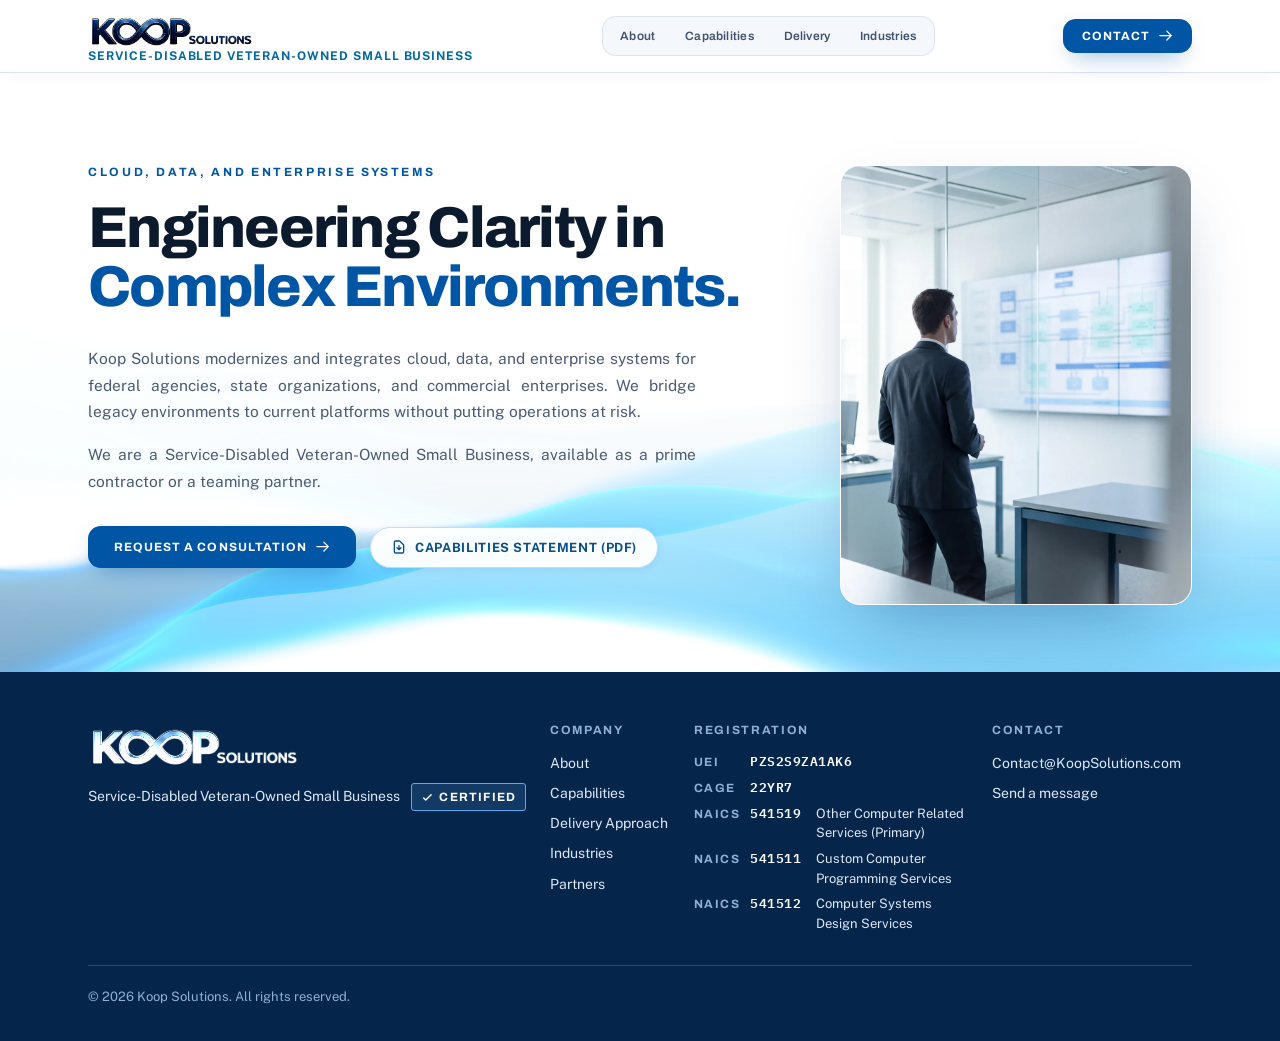
==== commit f0caf40e: "Add site photography and link-preview image - Home: photo beside the hero copy on wide screens (hidd" ====
--- a/index.html
+++ b/index.html
@@ -12,15 +12,15 @@
 <meta property="og:url" content="https://koopsolutions.com/">
 <meta property="og:title" content="Koop Solutions">
 <meta property="og:description" content="Engineering clarity in complex environments across modern data architecture, cloud engineering, and enterprise systems.">
-<meta property="og:image" content="https://koopsolutions.com/images/koop_solutions_no_sdvosb_wall_logo_resize.jpg">
-<meta property="og:image:secure_url" content="https://koopsolutions.com/images/koop_solutions_no_sdvosb_wall_logo_resize.jpg">
-<meta property="og:image:type" content="image/png">
+<meta property="og:image" content="https://koopsolutions.com/images/site/og-image.jpg">
+<meta property="og:image:secure_url" content="https://koopsolutions.com/images/site/og-image.jpg">
+<meta property="og:image:type" content="image/jpeg">
 <meta property="og:image:width" content="1200">
 <meta property="og:image:height" content="630">
 <meta name="twitter:card" content="summary_large_image">
 <meta name="twitter:title" content="Koop Solutions">
 <meta name="twitter:description" content="Engineering clarity in complex environments across modern data architecture, cloud engineering, and enterprise systems.">
-<meta name="twitter:image" content="https://koopsolutions.com/images/koop_solutions_no_sdvosb_wall_logo_resize.jpg">
+<meta name="twitter:image" content="https://koopsolutions.com/images/site/og-image.jpg">
 
 <link rel="preconnect" href="https://fonts.googleapis.com">
 <link rel="preconnect" href="https://fonts.gstatic.com" crossorigin>
@@ -90,7 +90,8 @@
 
 <main>
 <section class="hero">
-  <div class="wrap">
+  <div class="wrap hero-grid">
+    <div class="hero-main">
     <span class="eyebrow reveal">Cloud, data, and enterprise systems</span>
     <h1 class="reveal reveal-d1">
       Engineering Clarity in<br><span class="grad">Complex Environments.</span>
@@ -121,6 +122,11 @@
         <span>Capabilities Statement (PDF)</span>
       </a>
     </div>
+    </div>
+
+    <figure class="hero-photo reveal reveal-d2">
+      <img src="images/site/home-hero.webp" alt="Engineer reviewing a data architecture diagram in an operations room" width="1000" height="1241" fetchpriority="high" decoding="async">
+    </figure>
 
   </div>
 </section>
--- a/site.css
+++ b/site.css
@@ -473,3 +473,48 @@
 .delivery-page .del h3{font-size:1rem}
 .delivery-page .del p{font-size:.9688rem}
 .contact-page .contact-intro h3{font-size:.75rem;letter-spacing:.1em;text-transform:uppercase;color:var(--blue);font-family:var(--font-display);font-weight:700}
+
+/* ---------- photography ---------- */
+.hero-photo,.about-photo,.page-photo,.ind-photo{margin:0;overflow:hidden;background:#eef4fb}
+.hero-photo img,.about-photo img,.page-photo img,.ind-photo img{display:block;width:100%;height:100%;object-fit:cover}
+
+/* home: photo beside the hero copy on wide screens, hidden on smaller ones */
+.hero-photo{display:none}
+@media (min-width:1100px){
+  .hero-grid{display:grid;grid-template-columns:minmax(0,1fr) 22rem;gap:3.5rem;align-items:center}
+  .hero-grid h1{font-size:clamp(2.5rem,5vw,3.6rem)}
+  .hero-photo{display:block;aspect-ratio:4/5;border-radius:1.25rem;border:1px solid var(--glass-line);box-shadow:0 30px 70px -28px rgba(0,55,120,.42)}
+}
+
+/* even right edge on the intro paragraphs (desktop only) */
+@media (min-width:860px){
+  .hero-copy p,.about-copy p{text-align:justify;text-wrap:pretty}
+}
+
+/* about: photo beside the intro copy */
+.about-photo{aspect-ratio:4/3;border-radius:1rem;box-shadow:0 26px 60px -30px rgba(0,55,120,.4)}
+@media (min-width:860px){.about-grid.has-photo{grid-template-columns:1fr 1fr;gap:3.5rem;align-items:center}}
+
+/* about: past performance cards */
+.pp-head{margin-bottom:1.75rem}
+.pp-head h2{font-size:clamp(1.5rem,2.6vw,1.9rem);font-weight:700;letter-spacing:-.02em}
+.pp-head .note{margin-top:.35rem;font-size:.8125rem;color:var(--muted)}
+.pp-grid{display:grid;gap:1rem;grid-template-columns:1fr}
+@media (min-width:768px){.pp-grid{grid-template-columns:repeat(3,1fr)}}
+.pp-card{background:#fff;border:1px solid var(--line);border-radius:.375rem;padding:1.5rem;transition:border-color .2s var(--ease)}
+.pp-card:hover{border-color:var(--blue)}
+.pp-card h3{font-size:.9375rem;font-weight:700;line-height:1.4;color:var(--ink);margin-bottom:.5rem}
+.pp-card p{font-size:.875rem;line-height:1.6;color:var(--muted)}
+
+/* capabilities + delivery: wide photo under the page banner */
+.page-photo{aspect-ratio:16/9;border-radius:1rem;margin-bottom:2.5rem;box-shadow:0 26px 60px -32px rgba(0,55,120,.4)}
+@media (min-width:768px){.page-photo{aspect-ratio:21/9}}
+
+/* industries: photo on each card */
+.ind-grid.with-photos{border-top:none;gap:2.5rem 1.75rem}
+@media (min-width:1024px){.ind-grid.with-photos{grid-template-columns:repeat(3,1fr)}}
+.ind-grid.with-photos .ind{flex-direction:column;gap:1rem;padding:0;border:none;background:none}
+.ind-grid.with-photos .ind>div{padding:0 .15rem}
+.ind-photo{aspect-ratio:4/3;border-radius:.75rem;box-shadow:0 18px 40px -26px rgba(0,55,120,.45)}
+.ind-photo img{transition:transform .5s var(--ease)}
+.ind:hover .ind-photo img{transform:scale(1.03)}
